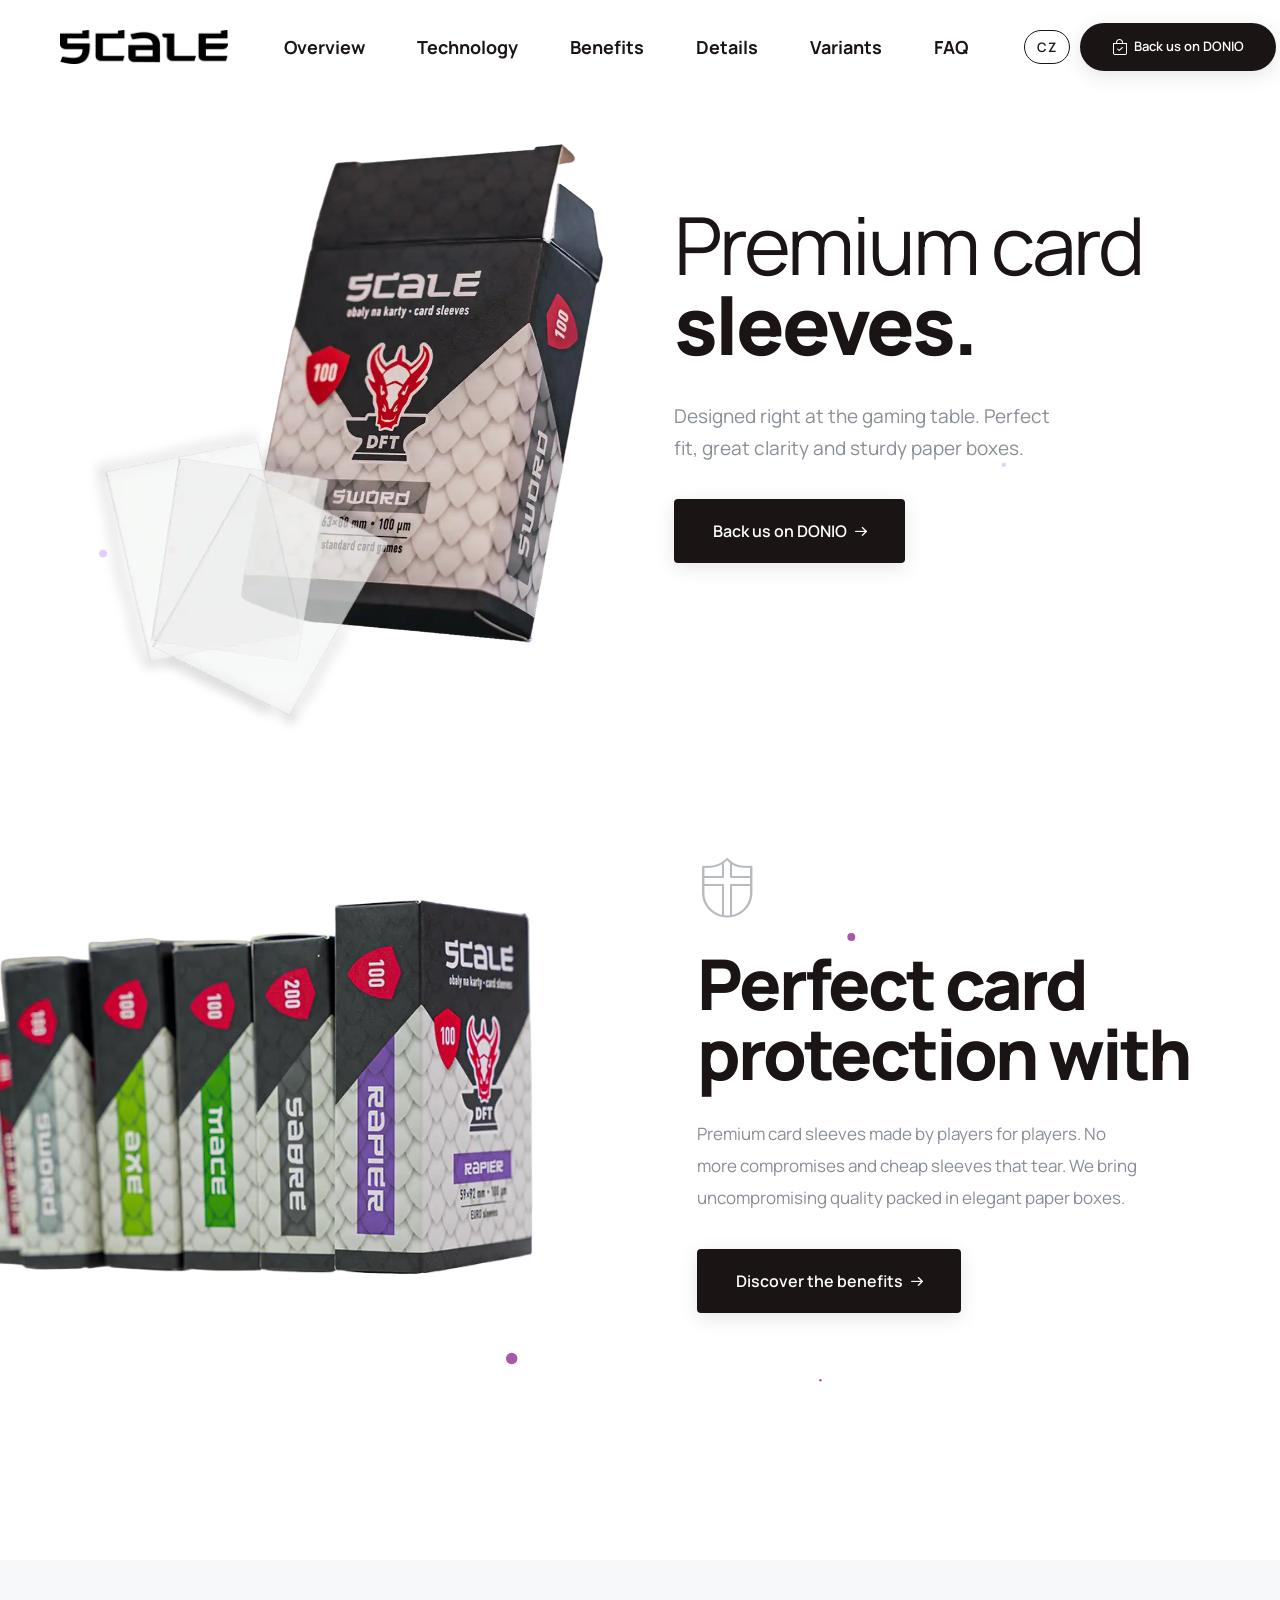
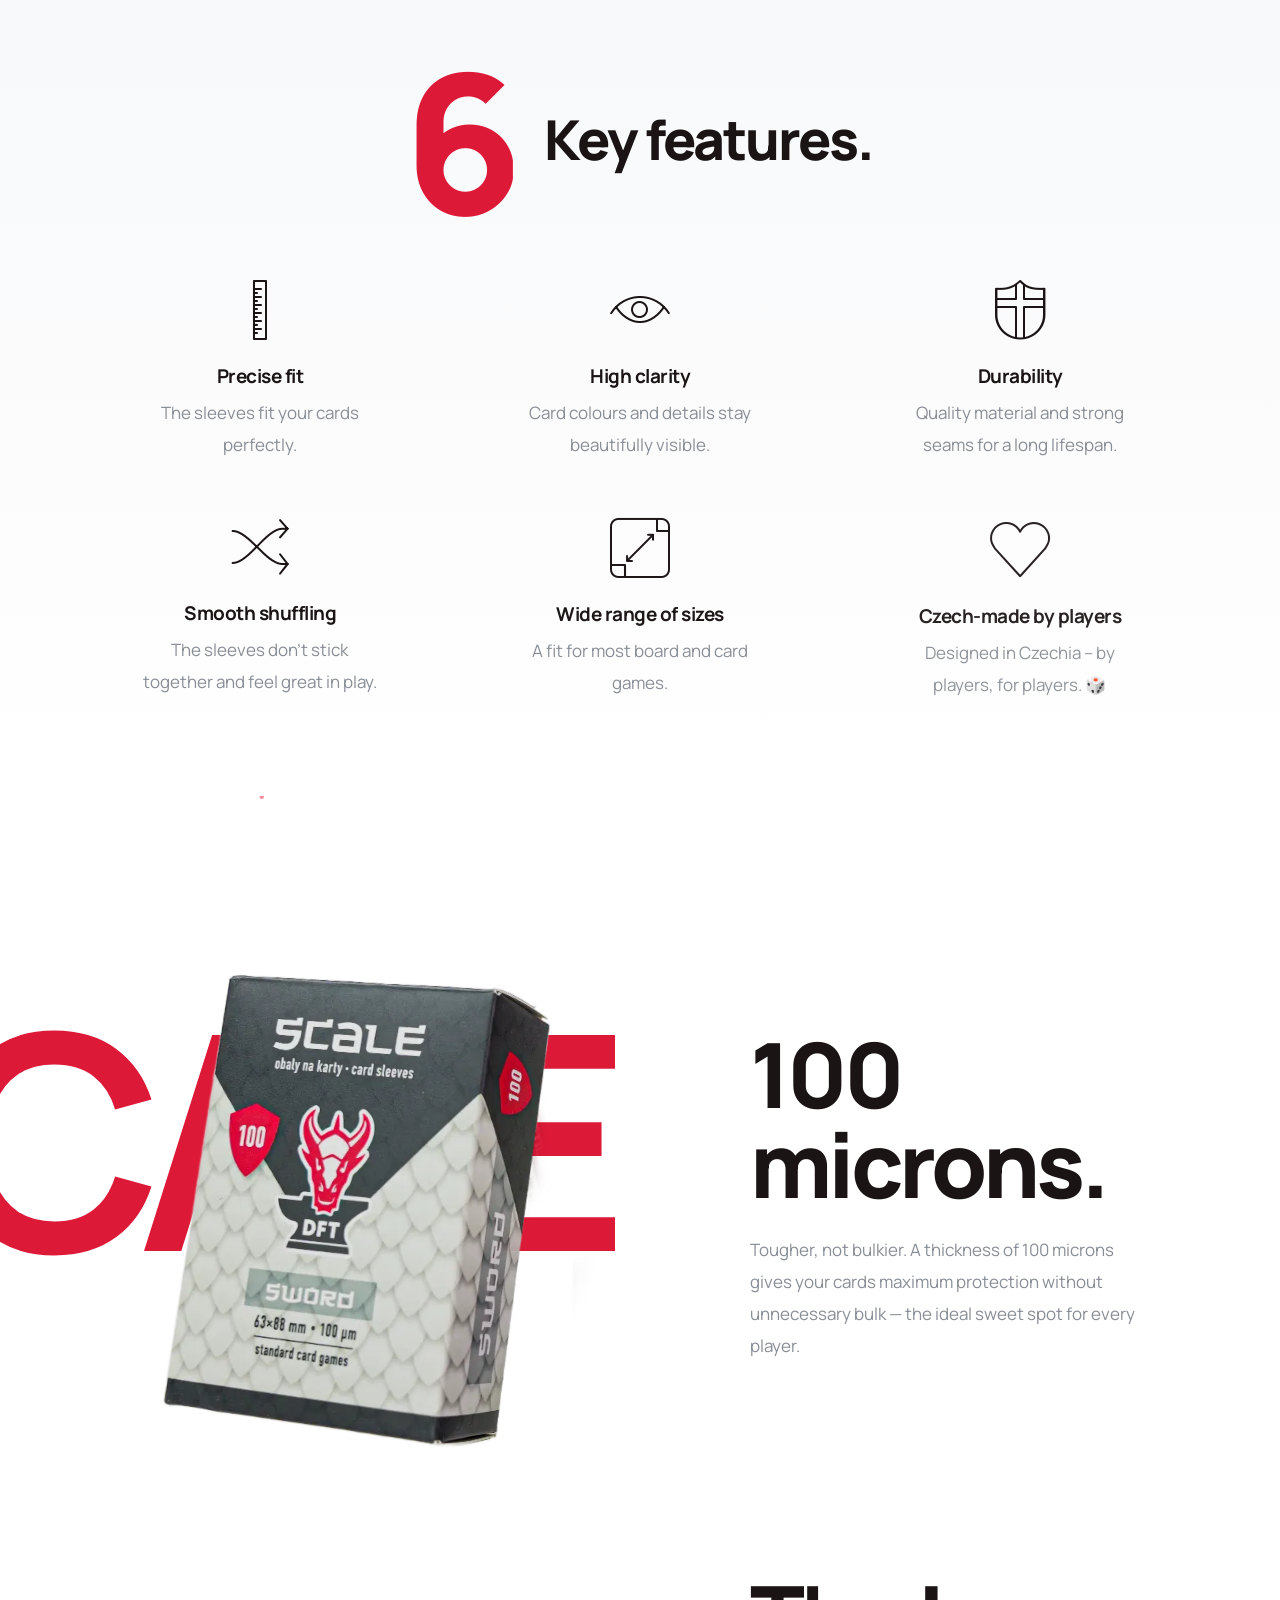
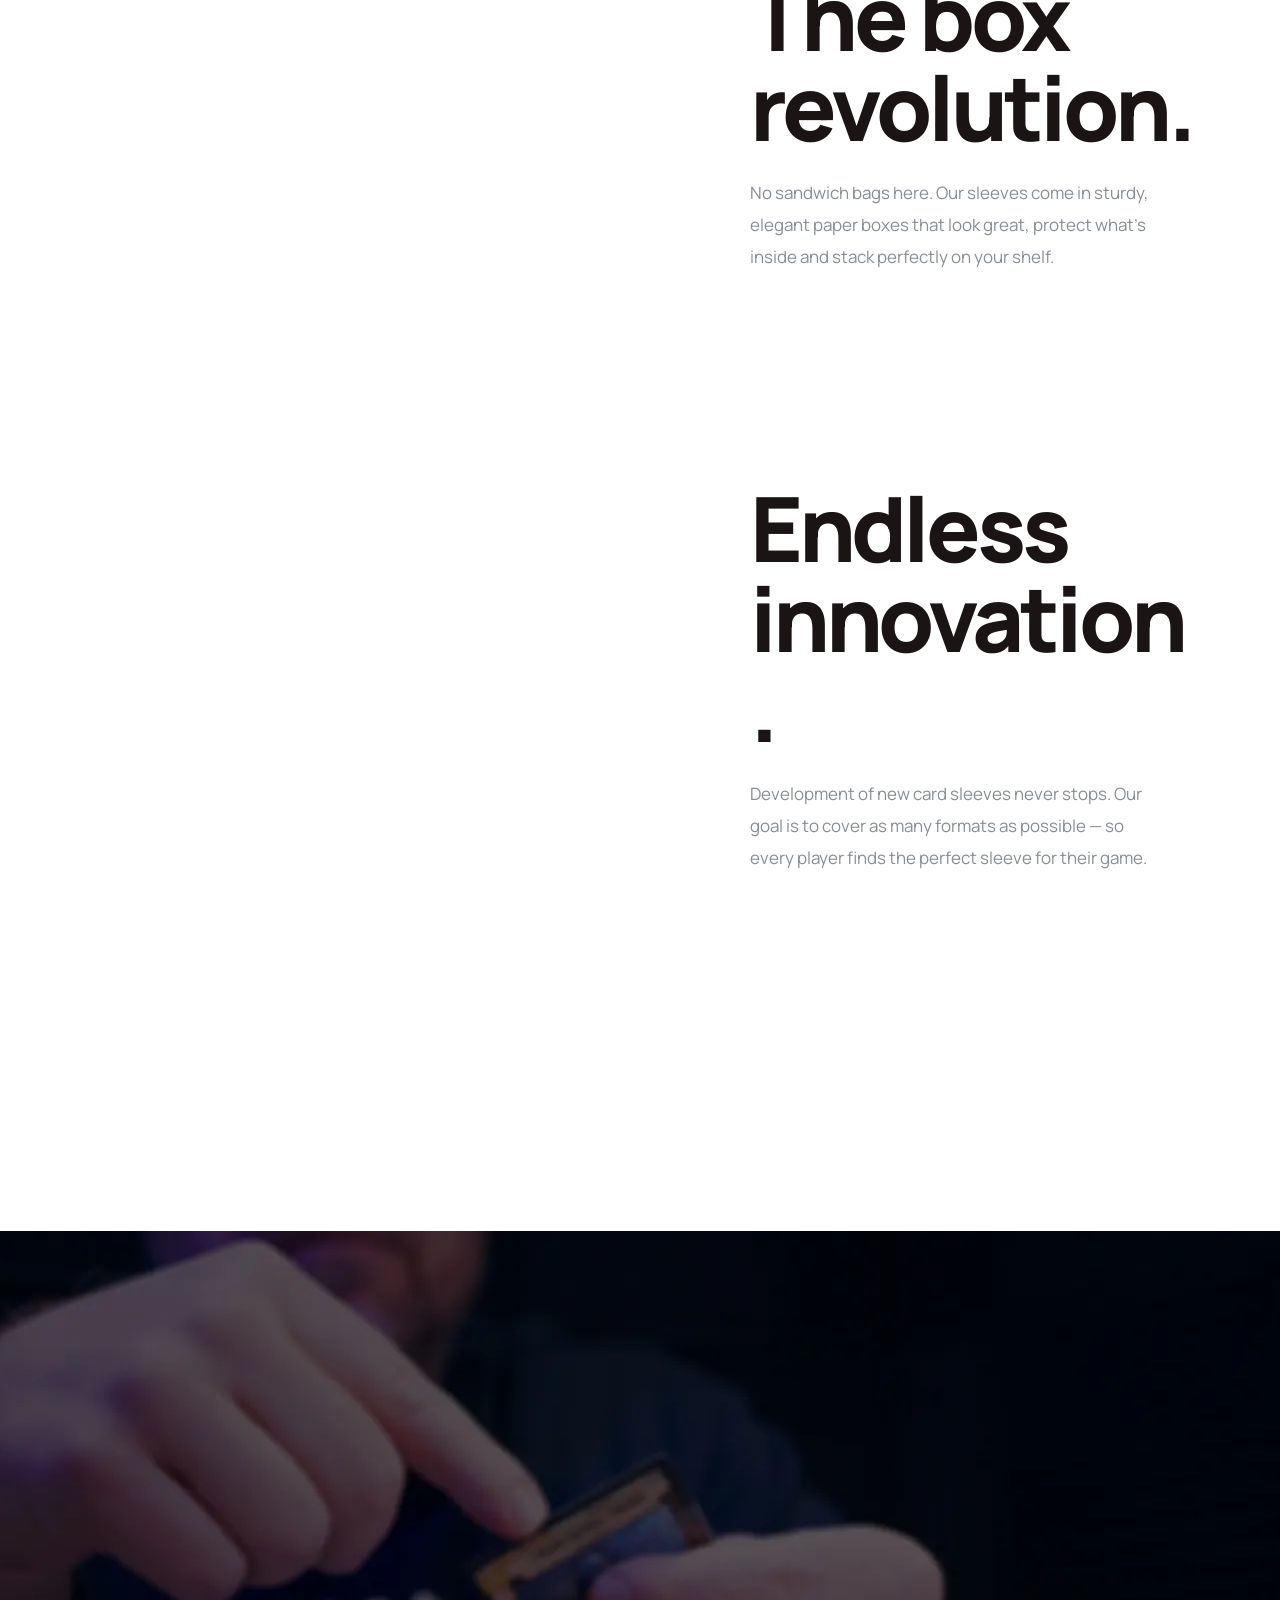
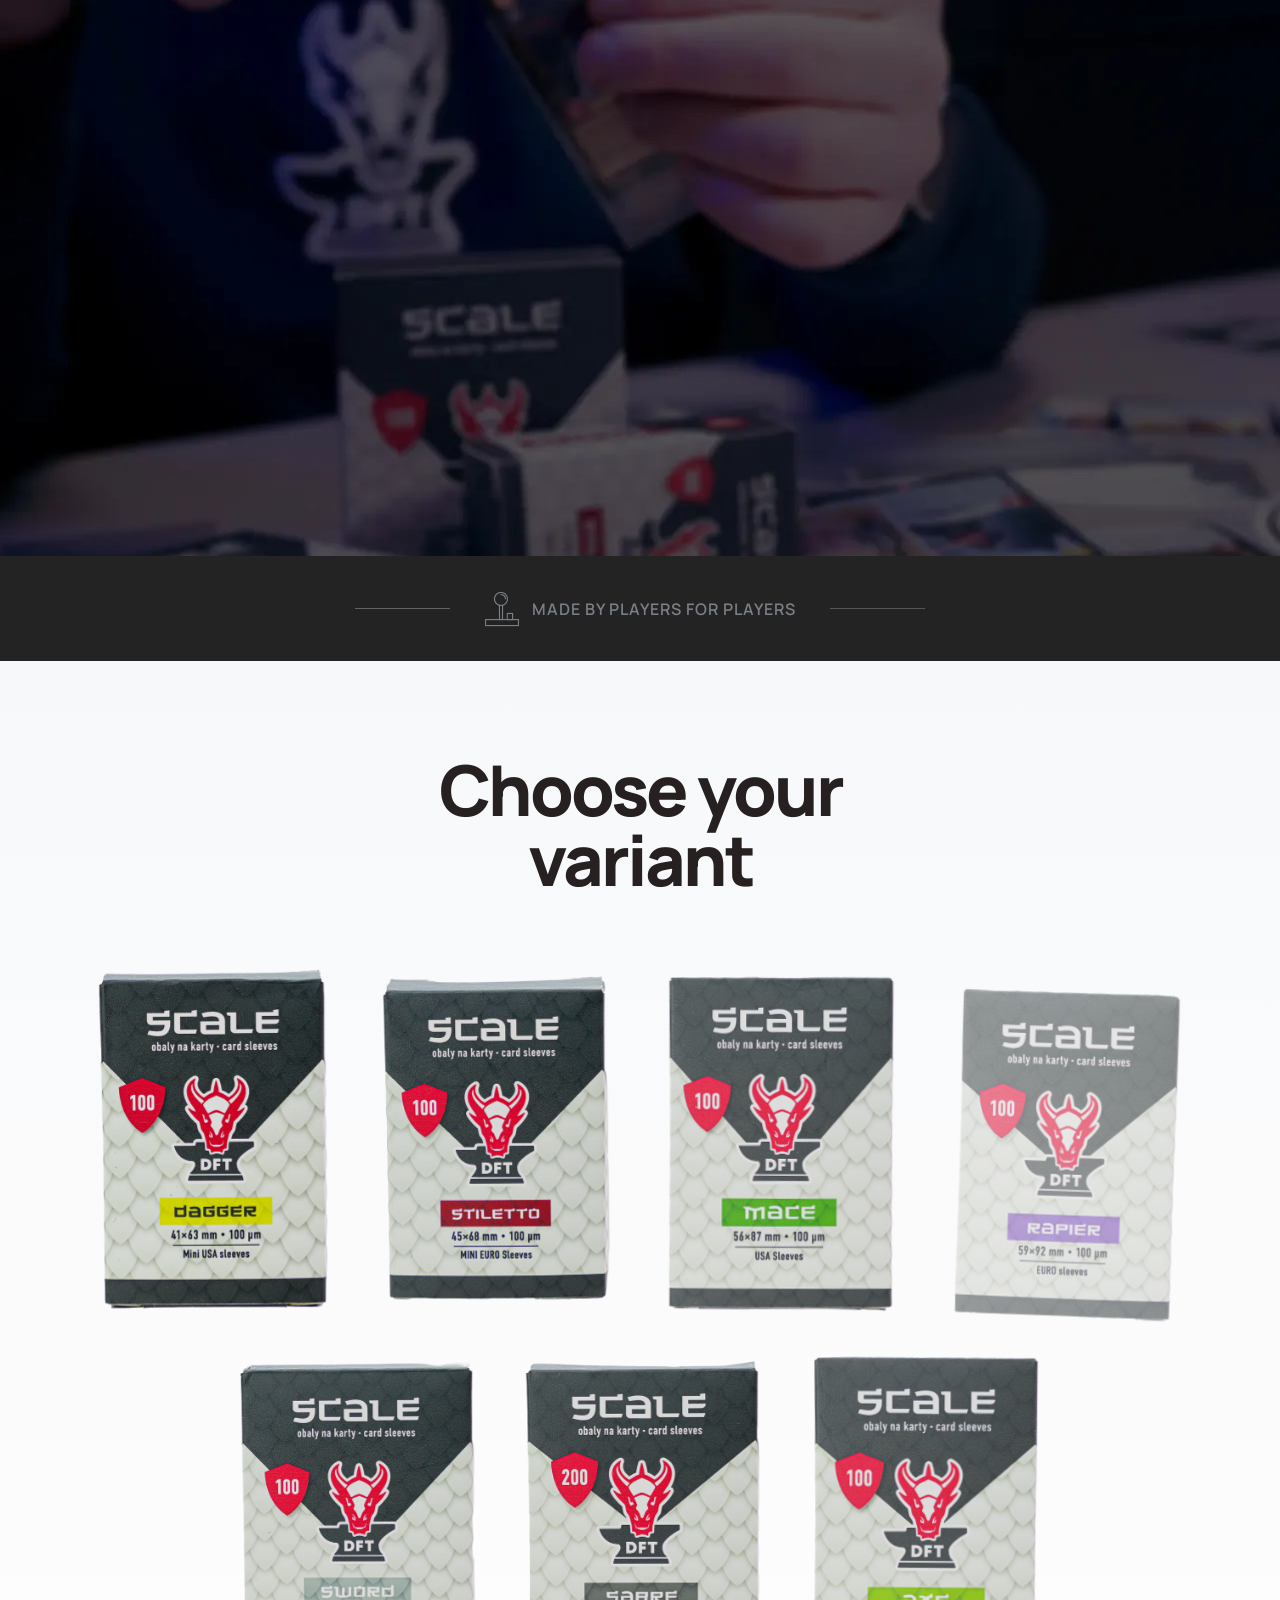
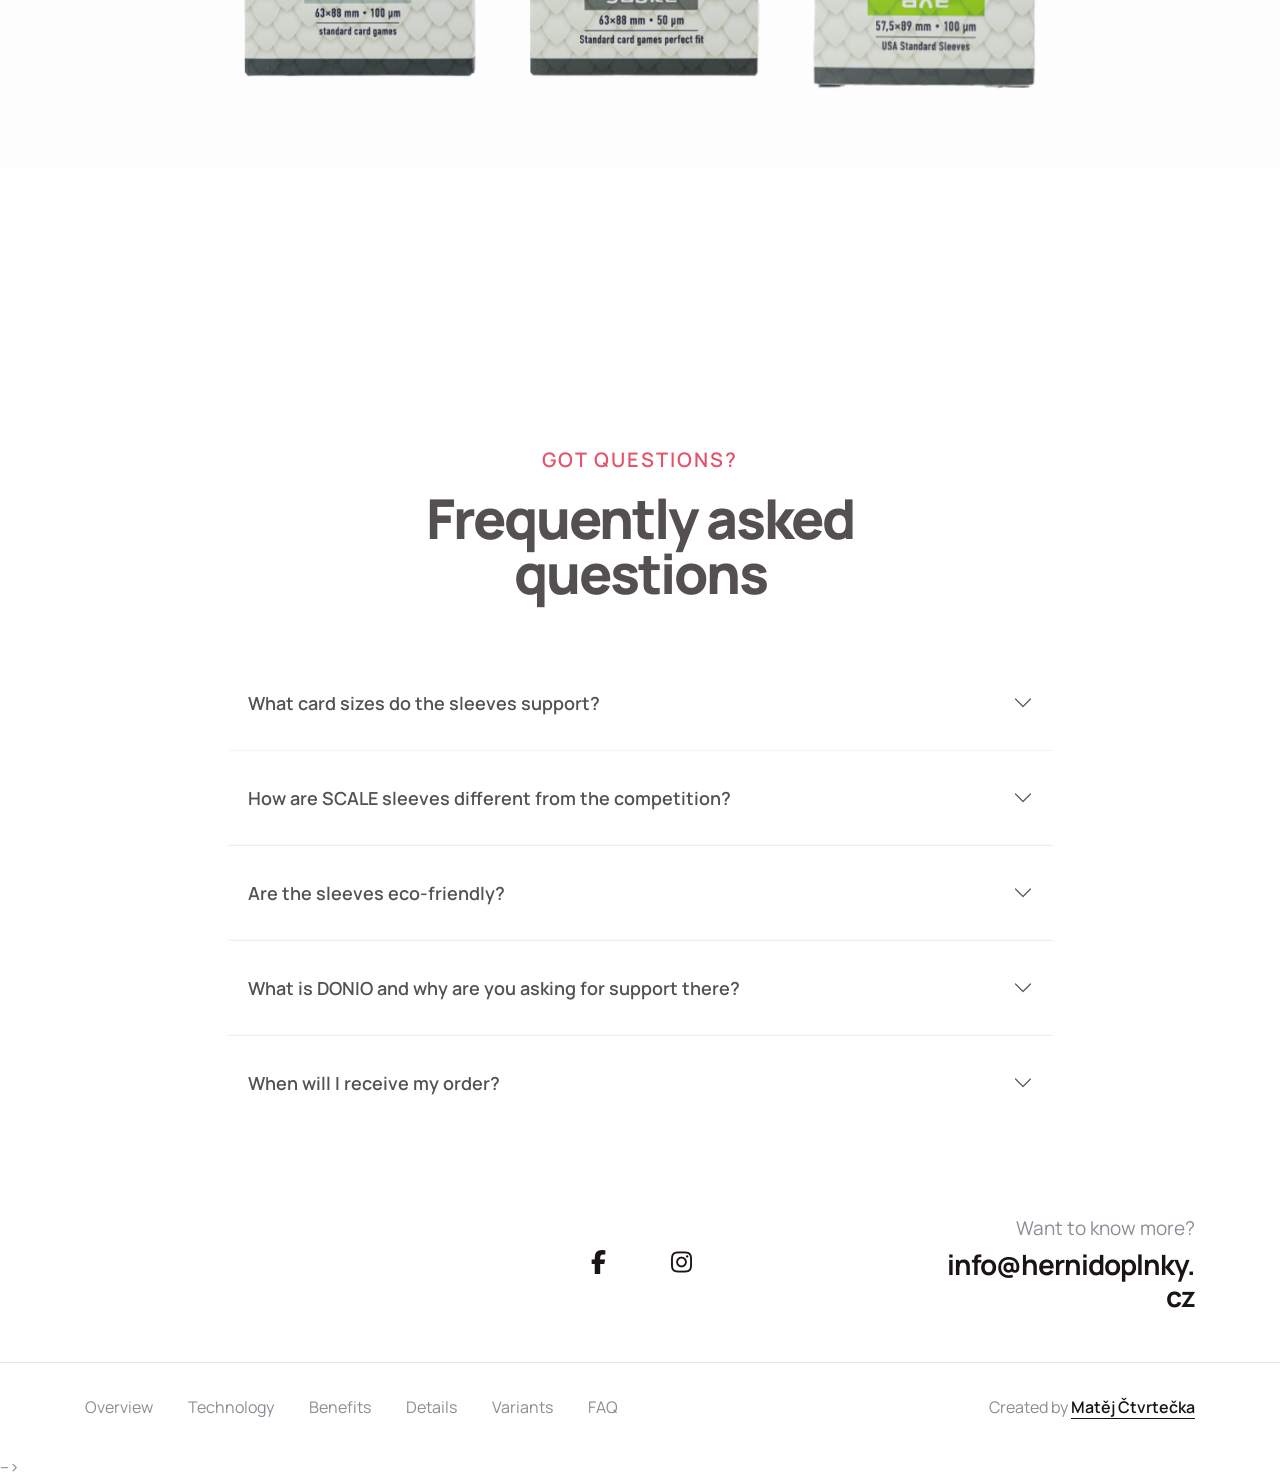
==== en.html @ 50b5f6a8 "Launch prep: remove password, DONIO link, EN version, SEO crawling - remove password prompt and scro" ====
<!doctype html>

<html class="no-js" lang="en">

<head>

  <title>SCALE card sleeves - premium Czech sleeves made by players for players</title>

  <meta charset="utf-8">
  <meta http-equiv="X-UA-Compatible" content="IE=edge" />
  <meta name="author" content="SCALE">
  <meta name="viewport" content="width=device-width,initial-scale=1.0" />
  <meta name="robots" content="index, follow">
  <meta name="description"
    content="SCALE are card sleeves from the Czech Republic, made by players for players. Perfect fit, no sticking, crystal clear and built to last.">
  <meta name="keywords"
    content="card sleeves, premium card sleeves, board game sleeves, card game sleeves, Czech card sleeves, sleeves made by players, perfect fit sleeves">

  <!-- Open Graph (Facebook, LinkedIn) -->
  <meta property="og:title" content="SCALE card sleeves - premium Czech sleeves made by players for players">
  <meta property="og:description"
    content="SCALE are card sleeves from the Czech Republic, made by players for players. Perfect fit, no sticking, crystal clear and built to last.">
  <meta property="og:type" content="website">
  <meta property="og:url" content="https://scale-sleeves.cz/en.html">
  <meta property="og:image" content="https://scale-sleeves.cz/images/artboard-hero-produkt.webp">
  <meta property="og:locale" content="en_US">
  <meta property="og:locale:alternate" content="cs_CZ">

  <!-- Twitter Card -->
  <meta name="twitter:card" content="summary_large_image">
  <meta name="twitter:title" content="SCALE card sleeves - premium Czech sleeves made by players for players">
  <meta name="twitter:description"
    content="SCALE are card sleeves from the Czech Republic, made by players for players. Perfect fit, no sticking, crystal clear and built to last.">
  <meta name="twitter:image" content="https://scale-sleeves.cz/images/artboard-hero-produkt.webp">

  <!-- canonical + jazykové verze -->
  <link rel="canonical" href="https://scale-sleeves.cz/en.html">
  <link rel="alternate" hreflang="cs" href="https://scale-sleeves.cz/">
  <link rel="alternate" hreflang="en" href="https://scale-sleeves.cz/en.html">
  <link rel="alternate" hreflang="x-default" href="https://scale-sleeves.cz/">

  <!-- ================================================
     GOOGLE ANALYTICS 4
     Odkomentuj a nahraď G-XXXXXXXXXX svým Measurement ID z analytics.google.com
     ================================================ -->
  <!--
  <script async src="https://www.googletagmanager.com/gtag/js?id=G-XXXXXXXXXX"></script>
  <script>
    window.dataLayer = window.dataLayer || [];
    function gtag() { dataLayer.push(arguments); }
    gtag('js', new Date());
    gtag('config', 'G-XXXXXXXXXX');
  </script>
  -->

  <!-- ================================================
     GOOGLE SEARCH CONSOLE VERIFICATION
     Odkomentuj a nahraď content="XXXX" svým verification kódem z search.google.com/search-console
     ================================================ -->
  <!-- <meta name="google-site-verification" content="XXXX"> -->

  <!-- ================================================
     STRUCTURED DATA - JSON-LD
     Product schema + FAQ schema pro rich snippets v Googlu
     ================================================ -->
  <script type="application/ld+json">
{
  "@context": "https://schema.org",
  "@type": "Product",
  "name": "SCALE card sleeves",
  "description": "Premium Czech card sleeves made by players for players. 100 micron thickness, crystal clarity, smooth shuffling.",
  "brand": {
    "@type": "Brand",
    "name": "SCALE"
  },
  "offers": {
    "@type": "Offer",
    "priceCurrency": "CZK",
    "availability": "https://schema.org/PreOrder",
    "url": "https://www.donio.cz/scale"
  },
  "countryOfOrigin": {
    "@type": "Country",
    "name": "Czech Republic"
  }
}
</script>

  <script type="application/ld+json">
{
  "@context": "https://schema.org",
  "@type": "FAQPage",
  "mainEntity": [
    {
      "@type": "Question",
      "name": "What card sizes do the sleeves support?",
      "acceptedAnswer": {
        "@type": "Answer",
        "text": "We are currently developing sleeves for the most common formats — standard (63.5 × 88 mm), mini USA (41 × 63 mm) and more. We keep adding new formats as development continues."
      }
    },
    {
      "@type": "Question",
      "name": "How are SCALE sleeves different from the competition?",
      "acceptedAnswer": {
        "@type": "Answer",
        "text": "SCALE sleeves are designed by players. A thickness of 100 microns provides strength without unnecessary bulk, the material is crystal clear and the sleeves do not stick together. They come in paper boxes, not a plastic bag."
      }
    },
    {
      "@type": "Question",
      "name": "Are the sleeves eco-friendly?",
      "acceptedAnswer": {
        "@type": "Answer",
        "text": "The boxes our sleeves come in are 100% paper and fully recyclable. We minimise plastic waste — no bags and no unnecessary extra packaging."
      }
    },
    {
      "@type": "Question",
      "name": "What is DONIO and why are you asking for support there?",
      "acceptedAnswer": {
        "@type": "Answer",
        "text": "DONIO is a Czech crowdfunding platform. We are launching a campaign to produce the first batch of sleeves — your support directly decides whether the project takes off."
      }
    },
    {
      "@type": "Question",
      "name": "When will I receive my order?",
      "acceptedAnswer": {
        "@type": "Answer",
        "text": "Once the DONIO campaign succeeds, we will start production and let all backers know the exact delivery date. Follow our Instagram and Facebook for updates."
      }
    }
  ]
}
</script>

  <!-- favicon icon -->

  <link rel="shortcut icon" href="images/favicon.png">

  <link rel="apple-touch-icon" href="images/apple-touch-icon-57x57.png">

  <link rel="apple-touch-icon" sizes="72x72" href="images/apple-touch-icon-72x72.png">

  <link rel="apple-touch-icon" sizes="114x114" href="images/apple-touch-icon-114x114.png">

  <!-- google fonts preconnect -->

  <link rel="preconnect" href="https://fonts.googleapis.com" crossorigin>

  <link rel="preconnect" href="https://fonts.gstatic.com" crossorigin>

  <!-- slider revolution CSS files -->

  <link rel="stylesheet" type="text/css" href="revolution/css/settings.css">

  <link rel="stylesheet" type="text/css" href="revolution/css/layers.css">

  <link rel="stylesheet" type="text/css" href="revolution/css/navigation.css">

  <!-- style sheets and font icons -->

  <link rel="stylesheet" href="css/vendors.min.css" />

  <link rel="stylesheet" href="css/icon.min.css" />

  <link rel="stylesheet" href="css/style.css" />

  <link rel="stylesheet" href="css/responsive.css" />

  <link rel="stylesheet" href="demos/product-showcase/product-showcase.css" />

  <style>
    #design .gallery-box .position-relative {
      aspect-ratio: 1 / 1;
      max-width: 180px;
      margin: 0 auto;
    }

    #design .gallery-box img {
      width: 100%;
      height: 100%;
      object-fit: cover;
      position: absolute;
      top: 0;
      left: 0;
    }

    .lang-switch {
      display: inline-flex;
      align-items: center;
      justify-content: center;
      min-width: 40px;
      height: 34px;
      padding: 0 12px;
      border: 1px solid var(--dark-gray);
      border-radius: 50px;
      font-size: 13px;
      font-weight: 600;
      letter-spacing: 1px;
      line-height: 1;
      color: var(--dark-gray);
      white-space: nowrap;
      flex-shrink: 0;
      transition: background-color .3s, color .3s;
    }

    header .header-button .btn {
      white-space: nowrap;
    }

    @media (min-width: 992px) and (max-width: 1199px) {
      header .navbar .navbar-nav .nav-link {
        padding-left: 10px;
        padding-right: 10px;
      }
    }

    .lang-switch:hover {
      background-color: var(--dark-gray);
      color: var(--white);
    }
  </style>

</head>

<body data-mobile-nav-style="classic">

  <script type="text/javascript" src="revolution/js/extensions/revolution.extension.slideanims.min.js"></script>

  <script type="text/javascript" src="revolution/js/extensions/revolution.extension.actions.min.js"></script>

  <script type="text/javascript" src="revolution/js/extensions/revolution.extension.layeranimation.min.js"></script>

  <script type="text/javascript" src="revolution/js/extensions/revolution.extension.parallax.min.js"></script>

  <!-- start header -->

  <header>

    <script type="text/javascript" src="revolution/js/extensions/revolution.extension.slideanims.min.js"></script>

    <script type="text/javascript" src="revolution/js/extensions/revolution.extension.actions.min.js"></script>

    <script type="text/javascript" src="revolution/js/extensions/revolution.extension.layeranimation.min.js"></script>

    <script type="text/javascript" src="revolution/js/extensions/revolution.extension.parallax.min.js"></script>

    <!-- start navigation -->

    <nav class="navbar navbar-expand-lg header-light bg-white header-reverse glass-effect" data-header-hover="light">

      <div class="container-fluid">

        <div class="col-auto col-lg-2 me-lg-0 me-auto">

          <a class="navbar-brand section-link" href="#home">

            <img src="images/scale-logo.webp" data-at2x="images/scale-logo@2x.webp" alt="SCALE card sleeves - logo"
              class="default-logo">

            <img src="images/scale-logo.webp" data-at2x="images/scale-logo@2x.webp" alt="SCALE card sleeves - logo"
              class="alt-logo">

            <img src="images/scale-logo.webp" data-at2x="images/scale-logo@2x.webp" alt="SCALE card sleeves - logo"
              class="mobile-logo">

          </a>

        </div>

        <div class="col-auto menu-order position-static">

          <button class="navbar-toggler float-start" type="button" data-bs-toggle="collapse" data-bs-target="#navbarNav"
            aria-controls="navbarNav" aria-label="Toggle navigation">

            <span class="navbar-toggler-line"></span>

            <span class="navbar-toggler-line"></span>

            <span class="navbar-toggler-line"></span>

            <span class="navbar-toggler-line"></span>

          </button>

          <div class="collapse navbar-collapse" id="navbarNav">

            <ul class="navbar-nav">

              <li class="nav-item"><a href="#overview" class="inner-link nav-link">Overview</a></li>

              <li class="nav-item"><a href="#features" class="inner-link nav-link">Technology</a></li>

              <li class="nav-item"><a href="#technology" class="inner-link nav-link">Benefits</a></li>

              <li class="nav-item"><a href="#design" class="inner-link nav-link">Details</a></li>

              <li class="nav-item"><a href="#pricing" class="inner-link nav-link">Variants</a></li>

              <li class="nav-item"><a href="#faq" class="inner-link nav-link">FAQ</a></li>

            </ul>

          </div>

        </div>

        <div class="col-auto text-end d-flex align-items-center justify-content-end">

          <a href="./" class="lang-switch me-10px" hreflang="cs" lang="cs" aria-label="Česká verze">CZ</a>

          <div class="header-icon d-none d-sm-flex">

            <div class="header-button">

              <a href="https://www.donio.cz/scale" target="_blank" rel="noopener"
                class="btn btn-very-small left-icon btn-rounded btn-box-shadow btn-switch-text btn-dark-gray">

                <span>

                  <span class="d-none d-xl-inline-block"><i class="bi bi-bag-check fs-16"></i></span>

                  <span class="btn-double-text" data-text="Back us on DONIO">Back us on DONIO</span>

                </span>

              </a>

            </div>

          </div>

        </div>

      </div>

    </nav>

    <!-- end navigation -->

  </header>

  <!-- end header -->

  <section id="home" class="p-0"
    style="background-image: url(images/artboard-hero-bg.webp); background-repeat: no-repeat;">

    <div id="particles-style-01" class="h-100 position-absolute left-0px top-0 w-100" data-particle="true"
      data-particle-options='{"particles": {"number": {"value": 12,"density": {"enable": true,"value_area": 2000}},"color": {"value": ["#8f76f5", "#a65cef", "#c74ad2", "#e754a4", "#ff6472"]},"shape": {"type": "circle","stroke":{"width":0,"color":"#000000"}},"opacity": {"value": 0.3,"random": false,"anim": {"enable": false,"speed": 1,"sync": false}},"size": {"value": 8,"random": true,"anim": {"enable": false,"sync": true}},"line_linked":{"enable":false,"distance":0,"color":"#ffffff","opacity":0.4,"width":1},"move": {"enable": true,"speed":1,"direction": "right","random": false,"straight": false}},"interactivity": {"detect_on": "canvas","events": {"onhover": {"enable": false,"mode": "repulse"},"onclick": {"enable": false,"mode": "push"},"resize": true}},"retina_detect": false}'>
    </div>

    <div class="container h-100 position-relative z-index-9">

      <div class="row align-items-center h-100 justify-content-left">

        <div class="col-lg-6 col-md-10 text-center position-relative md-mb-50px"
          data-anime='{ "el": "childs", "opacity": [0, 1], "translateY": [80, 0], "staggervalue": 200, "duration": 900, "easing": "easeOutCirc" }'>

          <div class="d-inline-block">

            <div class="text-end w-100 lg-w-100 ms-auto animation-float">

              <img src="images/artboard-hero-produkt.webp" alt="SCALE premium card sleeves - product photo">

            </div>

          </div>

        </div>

        <div class="col-xl-5 ps-3 md-ps-15px col-lg-6 col-md-9 position-relative text-center text-lg-start"
          data-anime='{ "el": "childs", "translateY": [50, 0], "perspective": [1200,1200], "scale": [1.1, 1], "rotateY": [50, 0], "opacity": [0,1], "duration": 800, "delay": 200, "staggervalue": 300, "easing": "easeOutQuad" }'>

          <div class="fs-90 xl-fs-80 lh-80 mb-35px text-dark-gray ls-minus-3px">

            <span class="d-inline-block" style="white-space: nowrap;">Premium card</span>

            <span class="fw-800 d-inline-block">sleeves.</span>

          </div>

          <span class="fs-19 w-90 xs-w-100 d-block lh-32 mb-35px mx-auto mx-lg-0">Designed right at the gaming table. Perfect fit, great clarity and sturdy paper boxes.</span>

          <a href="https://www.donio.cz/scale" target="_blank" rel="noopener" class="btn btn-large btn-dark-gray btn-hover-animation-switch btn-box-shadow btn-round-edge">
            <span>
              <span class="btn-text">Back us on DONIO</span>
              <span class="btn-icon"><i class="feather icon-feather-arrow-right"></i></span>
              <span class="btn-icon"><i class="feather icon-feather-arrow-right"></i></span>
            </span>
          </a>

        </div>

      </div>

    </div>

  </section>

  <!-- start section -->

  <section id="overview" class="background-position-center-top position-relative"
    style="background-image: url('images/vertical-line-bg-medium-gray.svg')">

    <div id="particles-01" data-particle="true"
      data-particle-options='{"particles": {"number": {"value": 3,"density": {"enable": true,"value_area": 1000}},"color":{"value":["#ff5b74", "#820f89"]},"shape": {"type": "circle","stroke":{"width":0,"color":"#000000"}},"opacity": {"value": 0.7,"random": false,"anim": {"enable": false,"speed": 2,"sync": false}},"size": {"value": 7,"random": true,"anim": {"enable": false,"sync": true}},"move": {"enable": true,"speed":2,"direction": "right","random": false,"straight": false}},"interactivity": {"detect_on": "canvas","events": {"onhover": {"enable": false,"mode": "repulse"},"onclick": {"enable": false,"mode": "push"},"resize": true}},"retina_detect": false}'
      class="position-absolute top-0px left-0px w-100 z-index-minus-1"></div>

    <div class="container">

      <div class="row align-items-center mb-6 md-mb-10">

        <div class="col-md-6 position-relative sm-mb-30px"
          data-anime='{ "translateX": [-50, 0], "opacity": [0,1], "duration": 1500, "delay": 100, "staggervalue": 150, "easing": "easeOutQuad" }'>

          <div class="outside-box-left-20 lg-outside-box-left-30">

            <img src="images/scale-obaly-prehled.webp" alt="SCALE card sleeves - product overview">

          </div>

        </div>

        <div class="col-md-6 ps-5 md-ps-15px"
          data-anime='{ "el": "childs", "translateX": [50, 0], "opacity": [0,1], "duration": 1000, "delay": 0, "staggervalue": 300, "easing": "easeOutQuad" }'>

          <i class="line-icon-Shield align-middle icon-double-large mb-30px md-mb-20px opacity-6"></i>

          <h1 class="fw-800 ls-minus-3px text-dark-gray mb-30px fancy-text-style-3">Perfect card protection with

            <span class="color:#ff5b74"
              data-fancy-text='{ "effect": "wave", "string": ["Dagger", "Stiletto", "Mace", "Sword", "Sabre", "Rapier", "Axe"], "duration": 4000 }'></span>

          </h1>

          <p class="w-90 lg-w-100 mb-35px">Premium card sleeves made by players for players. No more compromises and cheap sleeves that tear. We bring uncompromising quality packed in elegant paper boxes.</p>

          <a href="#features"
            class="btn btn-large btn-dark-gray btn-hover-animation-switch btn-box-shadow btn-round-edge section-link">

            <span>

              <span class="btn-text">Discover the benefits</span>

              <span class="btn-icon"><i class="feather icon-feather-arrow-right"></i></span>

              <span class="btn-icon"><i class="feather icon-feather-arrow-right"></i></span>

            </span>

          </a>

        </div>

      </div>

      <div class="row row-cols-1 row-cols-lg-3 row-cols-md-2 justify-content-center"
        data-anime='{ "el": "childs", "rotateZ": [5, 0], "translateY": [30, 0], "opacity": [0,1], "duration": 600, "delay": 0, "staggervalue": 200, "easing": "easeOutQuad" }'>

        <!-- start process step item -->

        <div class="col process-step-style-05 position-relative hover-box md-mb-30px">

          <div class="process-step-item d-flex align-items-center">

            <div class="process-step-icon-wrap position-relative">

              <div
                class="process-step-icon d-flex justify-content-center align-items-center mx-auto rounded-circle h-90px w-90px bg-white fs-22 box-shadow-medium-bottom fw-600 position-relative">

                <span class="number position-relative z-index-1 text-dark-gray">01</span>

                <div class="box-overlay bg-dark-gray rounded-circle"></div>

              </div>

            </div>

            <div class="process-content ps-25px">

              <span class="d-block fw-500 text-dark-gray fs-22 lh-30 ls-minus-05px w-60 xl-w-90">A wide range of <strong>sizes.</strong></span>

            </div>

          </div>

        </div>

        <!-- end process step item -->

        <!-- start process step item -->

        <div class="col process-step-style-05 position-relative hover-box md-mb-30px">

          <div class="process-step-item d-flex align-items-center">

            <div class="process-step-icon-wrap position-relative">

              <div
                class="process-step-icon d-flex justify-content-center align-items-center mx-auto rounded-circle h-90px w-90px bg-white fs-22 box-shadow-medium-bottom fw-600 position-relative">

                <span class="number position-relative z-index-1 text-dark-gray">02</span>

                <div class="box-overlay bg-dark-gray rounded-circle"></div>

              </div>

            </div>

            <div class="process-content ps-25px last-paragraph-no-margin">

              <span class="d-block fw-500 text-dark-gray fs-22 lh-30 ls-minus-05px w-60 xl-w-90">Smooth shuffling without <strong>compromise.</strong></span>

            </div>

          </div>

        </div>

        <!-- end process step item -->

        <!-- start process step item -->

        <div class="col process-step-style-05 position-relative hover-box">

          <div class="process-step-item d-flex align-items-center">

            <div class="process-step-icon-wrap position-relative">

              <div
                class="process-step-icon d-flex justify-content-center align-items-center mx-auto rounded-circle h-90px w-90px bg-white fs-22 box-shadow-medium-bottom fw-600 position-relative">

                <span class="number position-relative z-index-1 text-dark-gray">03</span>

                <div class="box-overlay bg-dark-gray rounded-circle"></div>

              </div>

            </div>

            <div class="process-content ps-25px last-paragraph-no-margin">

              <span class="d-block fw-500 text-dark-gray fs-22 lh-30 ls-minus-05px w-60 xl-w-90">Durability that lasts game after game <strong>after game.</strong></span>

            </div>

          </div>

        </div>

        <!-- end process step item -->

      </div>

    </div>

  </section>

  <!-- end section -->

  <!-- start section -->

  <section id="features" class="bg-gradient-very-light-gray position-relative pb-2">

    <div class="background-position-center-top position-absolute top-0 left-0px w-100 h-100"
      style="background-image: url('images/vertical-line-bg-medium-gray.svg')"></div>

    <div class="container position-relative">

      <div class="row justify-content-center mb-2">

        <div class="col-auto col-xxl-5 col-lg-7 col-sm-9 d-flex align-items-center justify-content-center">

          <span
            class="fs-180 text-gradient-dark-purple-watermelon flex-shrink-0 fw-800 me-35px ls-minus-10px sm-ls-minus-5px"
            data-bottom-top="transform:scale(1.4, 1.4);" data-top-bottom="transform:scale(1, 1);">6</span>

          <h2 class="text-dark-gray fw-800 ls-minus-2px m-0">Key features.</h2>

        </div>

      </div>

      <div class="row row-cols-1 row-cols-lg-3 row-cols-sm-2 justify-content-center mb-4"
        data-anime='{ "el": "childs", "translateY": [50, 0], "opacity": [0,1], "duration": 1200, "delay": 0, "staggervalue": 150, "easing": "easeOutQuad" }'>

        <!-- start features box item -->

        <div class="col icon-with-text-style-03">

          <div class="feature-box p-8">

            <div class="feature-box-icon">

              <i class="line-icon-Ruler icon-double-large text-dark-gray mb-20px"></i>

            </div>

            <div class="feature-box-content last-paragraph-no-margin">

              <span class="d-inline-block fw-700 text-dark-gray mb-5px fs-19 ls-minus-05px">Precise fit</span>

              <p class="w-85 lg-w-100 mx-auto">The sleeves fit your cards perfectly.</p>

            </div>

          </div>

        </div>

        <!-- end features box item -->

        <!-- start features box item -->

        <div class="col icon-with-text-style-03">

          <div class="feature-box p-8">

            <div class="feature-box-icon">

              <i class="line-icon-Eye icon-double-large text-dark-gray mb-20px"></i>

            </div>

            <div class="feature-box-content last-paragraph-no-margin">

              <span class="d-inline-block fw-700 text-dark-gray mb-5px fs-19 ls-minus-05px">High clarity</span>

              <p class="w-85 lg-w-100 mx-auto">Card colours and details stay beautifully visible.</p>

            </div>

          </div>

        </div>

        <!-- end features box item -->

        <!-- start features box item -->

        <div class="col icon-with-text-style-03">

          <div class="feature-box p-8">

            <div class="feature-box-icon">

              <i class="line-icon-Shield icon-double-large text-dark-gray mb-20px"></i>

            </div>

            <div class="feature-box-content last-paragraph-no-margin">

              <span class="d-inline-block fw-700 text-dark-gray mb-5px fs-19 ls-minus-05px">Durability</span>

              <p class="w-85 lg-w-100 mx-auto">Quality material and strong seams for a long lifespan.</p>

            </div>

          </div>

        </div>

        <!-- end features box item -->

        <!-- start features box item -->

        <div class="col icon-with-text-style-03">

          <div class="feature-box p-8">

            <div class="feature-box-icon">

              <i class="line-icon-Shuffle icon-double-large text-dark-gray mb-20px"></i>

            </div>

            <div class="feature-box-content last-paragraph-no-margin">

              <span class="d-inline-block fw-700 text-dark-gray mb-5px fs-19 ls-minus-05px">Smooth shuffling</span>

              <p class="w-85 lg-w-100 mx-auto">The sleeves don't stick together and feel great in play.</p>

            </div>

          </div>

        </div>

        <!-- end features box item -->

        <!-- start features box item -->

        <div class="col icon-with-text-style-03">

          <div class="feature-box p-8">

            <div class="feature-box-icon">

              <i class="line-icon-Resize icon-double-large text-dark-gray mb-20px"></i>

            </div>

            <div class="feature-box-content last-paragraph-no-margin">

              <span class="d-inline-block fw-700 text-dark-gray mb-5px fs-19 ls-minus-05px">Wide range of sizes</span>

              <p class="w-85 lg-w-100 mx-auto">A fit for most board and card games.</p>

            </div>

          </div>

        </div>

        <!-- end features box item -->

        <!-- start features box item -->

        <div class="col icon-with-text-style-03">

          <div class="feature-box p-8">

            <div class="feature-box-icon">

              <i class="line-icon-Heart icon-double-large text-dark-gray mb-20px"></i>

            </div>

            <div class="feature-box-content last-paragraph-no-margin">

              <span class="d-inline-block fw-700 text-dark-gray mb-5px fs-19 ls-minus-05px">Czech-made by players</span>

              <p class="w-85 lg-w-100 mx-auto">Designed in Czechia – by players, for players. 🎲</p>

            </div>

          </div>

        </div>

        <!-- end features box item -->

      </div>

    </div>

  </section>

  <!-- end section -->

  <!-- start section -->

  <section id="technology" class="background-position-center-top position-relative"
    style="background-image: url('images/vertical-line-bg-medium-gray.svg')">

    <div id="particles-02" data-particle="true"
      data-particle-options='{"particles": {"number": {"value": 3,"density": {"enable": true,"value_area": 1000}},"color":{"value":["#ff5b74", "#820f89"]},"shape": {"type": "circle","stroke":{"width":0,"color":"#000000"}},"opacity": {"value": 0.7,"random": false,"anim": {"enable": false,"speed": 2,"sync": false}},"size": {"value": 7,"random": true,"anim": {"enable": false,"sync": true}},"move": {"enable": true,"speed":2,"direction": "right","random": false,"straight": false}},"interactivity": {"detect_on": "canvas","events": {"onhover": {"enable": false,"mode": "repulse"},"onclick": {"enable": false,"mode": "push"},"resize": true}},"retina_detect": false}'
      class="position-absolute top-0px left-0px w-100 z-index-minus-1"></div>

    <div class="container overlap-gap-section">

      <div class="row">

        <!-- start sticky column -->

        <div class="col-lg-6 text-center">

          <div class="outside-box-left-25 lg-outside-box-left-20 md-outside-box-left-30 position-sticky top-140px">

            <img src="images/scale-obaly-technologie.webp"
              alt="SCALE card sleeves - 100 micron technology and material"
              data-bottom-top="transform: rotate(0deg) translateY(0)"
              data-top-bottom="transform:rotate(-35deg) translateY(0)">

            <span
              class="fs-350 xxl-fs-300 lg-fs-200 md-fs-275 xs-fs-200 text-gradient-dark-purple-watermelon fw-700 ls-minus-20px position-absolute top-100px d-block z-index-minus-1"
              data-bottom-top="transform:scale(1, 1) translate3d(0px, 0px, 0px);"
              data-top-bottom="transform:scale(1, 1) translate3d(-300px, 0px, 0px);">SCALE</span>

          </div>

        </div>

        <!-- end sticky column -->

        <div class="col-lg-5 offset-lg-1 text-center text-lg-start"
          data-anime='{ "translateY": [0, 0], "opacity": [0,1], "duration": 1200, "delay": 50, "staggervalue": 150, "easing": "easeOutQuad" }'>

          <div class="mb-15 mt-25 md-mb-5 md-mt-10">

            <i class="line-icon-Layers-1 align-middle icon-double-large mb-25px opacity-6"></i>

            <span class="fs-90 lg-fs-80 xs-fs-60 fw-800 text-dark-gray ls-minus-4px xs-ls-minus-2px d-block mb-25px">100 microns.</span>

            <p class="w-80 xl-w-90 lg-w-100 mb-35px">Tougher, not bulkier. A thickness of 100 microns gives your cards maximum protection without unnecessary bulk — the ideal sweet spot for every player.</p>

          </div>

          <div class="d-flex"></div>

          <div class="mb-15 mt-25 md-mb-5 md-mt-10">

            <i class="line-icon-Box1 align-middle icon-double-large mb-25px opacity-6"></i>

            <span
              class="fs-90 lg-fs-80 xs-fs-60 fw-800 text-dark-gray ls-minus-4px xs-ls-minus-2px d-block mb-25px">The box revolution.</span>

            <p class="w-80 xl-w-90 lg-w-100 mb-35px">No sandwich bags here. Our sleeves come in sturdy, elegant paper boxes that look great, protect what's inside and stack perfectly on your shelf.</p>

          </div>

          <div class="d-flex"></div>

          <div class="mb-15 mt-25 md-mb-5 md-mt-10">

            <i class="line-icon-Bulb align-middle icon-double-large mb-25px opacity-6"></i>

            <span
              class="fs-90 lg-fs-80 xs-fs-60 fw-800 text-dark-gray ls-minus-4px xs-ls-minus-2px d-block mb-25px">Endless innovation.</span>

            <p class="w-80 xl-w-90 lg-w-100 mb-35px">Development of new card sleeves never stops. Our goal is to cover as many formats as possible — so every player finds the perfect sleeve for their game.</p>

          </div>

        </div>

      </div>

    </div>

  </section>

  <!-- end section -->

  <!-- start section -->

  <section class="background-position-center-top pt-0"
    style="background-image: url('images/vertical-line-bg-medium-gray.svg')">

    <div class="container-fluid">

      <div class="row position-relative">

        <div class="col swiper swiper-width-auto text-center pb-20px md-pb-20px feather-shadow"
          data-slider-options='{ "slidesPerView": "auto", "spaceBetween":70, "speed": 14000, "loop": true, "allowTouchMove": false, "autoplay": { "delay":0, "disableOnInteraction": false }, "keyboard": { "enabled": true, "onlyInViewport": true }, "effect": "slide" }'>

          <div class="swiper-wrapper marquee-slide">

            <!-- start client item -->

            <div class="swiper-slide">

              <div class="fs-90 text-dark-gray fw-700 ls-minus-4px alt-font">Card sleeves.</div>

            </div>

            <!-- end client item -->

            <!-- start client item -->

            <div class="swiper-slide">

              <div class="fs-90 text-dark-gray opacity-5 fw-700 ls-minus-4px alt-font">Premium Czech sleeves.</div>

            </div>

            <!-- end client item -->

            <!-- start client item -->

            <div class="swiper-slide">

              <div class="fs-90 text-dark-gray fw-700 ls-minus-4px alt-font">By players, for players.</div>

            </div>

            <!-- end client item -->

            <!-- start client item -->

            <div class="swiper-slide">

              <div class="fs-90 text-dark-gray opacity-5 fw-700 ls-minus-4px alt-font">Board game sleeves.</div>

            </div>

            <!-- end client item -->

            <!-- start client item -->

            <div class="swiper-slide">

              <div class="fs-90 text-dark-gray fw-700 ls-minus-4px alt-font">Perfect fit sleeves.</div>

            </div>

            <!-- end client item -->

            <!-- start client item -->

            <div class="swiper-slide">

              <div class="fs-90 text-dark-gray opacity-5 fw-700 ls-minus-4px alt-font">Premium card protection.</div>

            </div>

            <!-- end client item -->

          </div>

        </div>

      </div>

    </div>

  </section>

  <!-- end section -->

  <!-- start section -->

  <section id="design"
    class="overflow-hidden bg-black background-position-center-top background-no-repeat pt-15 sm-pt-50px position-relative"
    style="background-image: url('images/scale-obaly-detaily-bg.webp')">

    <div class="container-fluid">

      <div class="row justify-content-center">

        <div class="col-xl-8 text-center position-relative sm-mb-40px"
          data-top-bottom="transform: scale(1); filter: opacity(1)"
          data-bottom-top="transform: scale(1.3); filter: opacity(0)">

          <span class="fs-110 md-fs-90 xs-fs-80 text-white fw-700 ls-minus-5px">Details you'll appreciate.</span>

        </div>

      </div>

      <div class="mt-13">

        <div class="row row-cols-1 justify-content-center">

          <!-- start carousal -->

          <div class="col"
            data-anime='{ "translateY": [0, 0], "opacity": [0,1], "duration": 1200, "delay": 50, "staggervalue": 150, "easing": "easeOutQuad" }'>

            <div class="row row-cols-2 row-cols-md-4 justify-content-center gy-5 text-center" style="padding: 0 4rem;">

              <div class="col">
                <div class="gallery-box">
                  <a href="images/scale-detail-vodoodolny-povrch.webp" data-group="lightbox-group-gallery-item-5"
                    title="Water-resistant shield">
                    <div class="position-relative bg-dark-gray border-radius-100 overflow-hidden">
                      <img src="images/scale-detail-vodoodolny-povrch-thumb.webp"
                        alt="SCALE card sleeve - water-resistant surface" />
                      <div
                        class="d-flex align-items-center justify-content-center position-absolute top-0px left-0px w-100 h-100 gallery-hover move-bottom-top">
                        <i class="feather icon-feather-search icon-very-medium text-white"></i>
                      </div>
                    </div>
                  </a>
                </div>
                <div class="mt-25px">
                  <span class="text-white fs-20 lh-24 fw-600 d-block">Water-resistant</span>
                  <span>Surface</span>
                </div>
              </div>

              <div class="col">
                <div class="gallery-box">
                  <a href="images/scale-detail-hladke-michani.webp" data-group="lightbox-group-gallery-item-5"
                    title="Smooth shuffling">
                    <div class="position-relative bg-dark-gray border-radius-100 overflow-hidden">
                      <img src="images/scale-detail-hladke-michani-thumb.webp"
                        alt="SCALE card sleeve - smooth shuffling" />
                      <div
                        class="d-flex align-items-center justify-content-center position-absolute top-0px left-0px w-100 h-100 gallery-hover move-bottom-top">
                        <i class="feather icon-feather-search icon-very-medium text-white"></i>
                      </div>
                    </div>
                  </a>
                </div>
                <div class="mt-25px">
                  <span class="text-white fs-20 lh-24 fw-600 d-block">Smooth</span>
                  <span>Shuffling</span>
                </div>
              </div>

              <div class="col">
                <div class="gallery-box">
                  <a href="images/scale-detail-pevne-rohy.webp" data-group="lightbox-group-gallery-item-5"
                    title="Sturdy corners">
                    <div class="position-relative bg-dark-gray border-radius-100 overflow-hidden">
                      <img src="images/scale-detail-pevne-rohy-thumb.webp" alt="SCALE card sleeve - sturdy corners" />
                      <div
                        class="d-flex align-items-center justify-content-center position-absolute top-0px left-0px w-100 h-100 gallery-hover move-bottom-top">
                        <i class="feather icon-feather-search icon-very-medium text-white"></i>
                      </div>
                    </div>
                  </a>
                </div>
                <div class="mt-25px">
                  <span class="text-white fs-20 lh-24 fw-600 d-block">Sturdy</span>
                  <span>Corners</span>
                </div>
              </div>

              <div class="col">
                <div class="gallery-box">
                  <a href="images/scale-detail-tvrda-krabicka.webp" data-group="lightbox-group-gallery-item-5"
                    title="Hard box">
                    <div class="position-relative bg-dark-gray border-radius-100 overflow-hidden">
                      <img src="images/scale-detail-tvrda-krabicka-thumb.webp"
                        alt="SCALE card sleeves - sturdy paper box" />
                      <div
                        class="d-flex align-items-center justify-content-center position-absolute top-0px left-0px w-100 h-100 gallery-hover move-bottom-top">
                        <i class="feather icon-feather-search icon-very-medium text-white"></i>
                      </div>
                    </div>
                  </a>
                </div>
                <div class="mt-25px">
                  <span class="text-white fs-20 lh-24 fw-600 d-block">Hard</span>
                  <span>Box</span>
                </div>
              </div>

            </div>

          </div>

          <!-- end carousal -->

        </div>

      </div>

    </div>

  </section>

  <!-- end section -->

  <!-- start section -->

  <section class="bg-dark-gray-01 p-35px">

    <div class="container">

      <div class="row justify-content-center align-items-center"
        data-anime='{ "el": "childs", "translateX": [0, 0], "opacity": [0,1], "duration": 1200, "delay": 0, "staggervalue": 150, "easing": "easeOutQuad" }'>

        <div class="col-lg-1 p-0">

          <div class="divider-style-03 divider-style-03-01 border-color-transparent-white-very-light md-mb-15px"></div>

        </div>

        <div class="col-xl-4 col-lg-5 position-relative text-center last-paragraph-no-margin">

          <i class="line-icon-Joystick align-middle icon-medium me-10px sm-me-0 sm-mb-10px"></i>

          <p class="fs-16 fw-600 text-uppercase ls-1px d-inline-block align-middle lh-normal">Made by players for players</p>

        </div>

        <div class="col-lg-1 p-0">

          <div class="divider-style-03 divider-style-03-01 border-color-transparent-white-very-light md-mt-15px"></div>

        </div>

      </div>

    </div>

  </section>

  <!-- end section -->

        <!-- start section -->
        <section id="pricing" class="bg-gradient-very-light-gray">
            <div class="container">
                <div class="row justify-content-center mb-4">
                    <div class="col-xl-7 col-lg-9 text-center" data-anime='{ "el": "childs", "translateY": [50, 0], "opacity": [0,1], "duration": 1200, "delay": 0, "staggervalue": 150, "easing": "easeOutQuad" }'>
                        <h2 class="h1 fw-800 text-dark-gray ls-minus-3px">Choose your variant</h2>
                    </div>
                </div>
                <div class="row row-cols-1 row-cols-lg-4 row-cols-sm-2 position-relative justify-content-center" data-anime='{ "el": "childs", "rotateZ": [5, 0], "translateY": [30, 0], "opacity": [0,1], "duration": 600, "delay": 100, "staggervalue": 200, "easing": "easeOutQuad" }'>
                    <!-- start images box -->
                     
                    <div class="col interactive-banner-style-05 lg-mb-30px position-relative z-index-1">
                        <div class="atropos" data-atropos data-atropos-perspective="1450">
                            <a href="#" class="position-absolute z-index-1 top-0px left-0px h-100 w-100"></a>
                            <div class="atropos-scale">
                                <div class="atropos-rotate">
                                    <div class="atropos-inner">
                                        <figure class="m-0 hover-box overflow-hidden position-relative" data-atropos-offset="3">
                                            <img class="w-100" src="images/Typ1.png" alt="" />
                                        </figure>
                                    </div>
                                </div> 
                            </div>
                        </div>
                    </div>
                    <!-- end images box -->
                    <!-- start images box -->
                    <div class="col interactive-banner-style-05 lg-mb-30px position-relative z-index-1">
                        <div class="atropos" data-atropos data-atropos-perspective="1450">
                            <a href="#" class="position-absolute z-index-1 top-0px left-0px h-100 w-100"></a>
                            <div class="atropos-scale">
                                <div class="atropos-rotate">
                                    <div class="atropos-inner">
                                        <figure class="m-0 hover-box overflow-hidden position-relative" data-atropos-offset="3">
                                            <img class="w-100" src="images/Typ1 copy.png" alt="" />
                                        </figure>
                                    </div>
                                </div> 
                            </div>
                        </div>
                    </div>
                    <!-- end images box -->
                    <!-- start images box -->
                    <div class="col interactive-banner-style-05 lg-mb-30px position-relative z-index-1">
                        <div class="atropos" data-atropos data-atropos-perspective="1450">
                            <a href="#" class="position-absolute z-index-1 top-0px left-0px h-100 w-100"></a>
                            <div class="atropos-scale">
                                <div class="atropos-rotate">
                                    <div class="atropos-inner">
                                        <figure class="m-0 hover-box overflow-hidden position-relative" data-atropos-offset="3">
                                            <img class="w-100" src="images/Typ1 copy 3.png" alt="" />
                                        </figure>
                                    </div>
                                </div> 
                            </div>
                        </div>
                    </div>
                    <!-- end images box -->
                    <!-- start images box -->
                     
                    <div class="col interactive-banner-style-05 lg-mb-30px position-relative z-index-1">
                        <div class="atropos" data-atropos data-atropos-perspective="1450">
                            <a href="#" class="position-absolute z-index-1 top-0px left-0px h-100 w-100"></a>
                            <div class="atropos-scale">
                                <div class="atropos-rotate">
                                    <div class="atropos-inner">
                                        <figure class="m-0 hover-box overflow-hidden position-relative" data-atropos-offset="3">
                                            <img class="w-100" src="images/Typ1 copy 4.png" alt="" />
                                        </figure>
                                    </div>
                                </div> 
                            </div>
                        </div>
                    </div>
                    <!-- end images box -->
                </div>
                                <div class="row row-cols-1 row-cols-lg-4 row-cols-sm-2 position-relative justify-content-center mt-3" data-anime='{ "el": "childs", "rotateZ": [5, 0], "translateY": [30, 0], "opacity": [0,1], "duration": 600, "delay": 100, "staggervalue": 200, "easing": "easeOutQuad" }'>
                    <!-- start images box -->
                    <div class="col interactive-banner-style-05 lg-mb-30px position-relative z-index-1">
                        <div class="atropos" data-atropos data-atropos-perspective="1450">
                            <a href="#" class="position-absolute z-index-1 top-0px left-0px h-100 w-100"></a>
                            <div class="atropos-scale">
                                <div class="atropos-rotate">
                                    <div class="atropos-inner">
                                        <figure class="m-0 hover-box overflow-hidden position-relative" data-atropos-offset="3">
                                            <img class="w-100" src="images/Typ1 copy 5.png" alt="" />
                                        </figure>
                                    </div>
                                </div> 
                            </div>
                        </div>
                    </div>
                    <!-- end images box -->
                    <!-- start images box -->
                    <div class="col interactive-banner-style-05 lg-mb-30px position-relative z-index-1">
                        <div class="atropos" data-atropos data-atropos-perspective="1450">
                            <a href="#" class="position-absolute z-index-1 top-0px left-0px h-100 w-100"></a>
                            <div class="atropos-scale">
                                <div class="atropos-rotate">
                                    <div class="atropos-inner">
                                        <figure class="m-0 hover-box overflow-hidden position-relative" data-atropos-offset="3">
                                            <img class="w-100" src="images/Typ1 copy 6.png" alt="" />
                                        </figure>
                                    </div>
                                </div> 
                            </div>
                        </div>
                    </div>
                    <!-- end images box -->
                    <!-- start images box -->
                    <div class="col interactive-banner-style-05 lg-mb-30px position-relative z-index-1">
                        <div class="atropos" data-atropos data-atropos-perspective="1450">
                            <a href="#" class="position-absolute z-index-1 top-0px left-0px h-100 w-100"></a>
                            <div class="atropos-scale">
                                <div class="atropos-rotate">
                                    <div class="atropos-inner">
                                        <figure class="m-0 hover-box overflow-hidden position-relative" data-atropos-offset="3">
                                            <img class="w-100" src="images/Typ1 copy 7.png" alt="" />
                                        </figure>
                                    </div>
                                </div> 
                            </div>
                        </div>
                    </div>
                    <!-- end images box -->
                </div>
                <div class="row justify-content-center mt-6 sm-mt-11" data-anime='{ "el": "childs", "translateY": [0, 0], "opacity": [0,1], "duration": 1200, "delay": 0, "staggervalue": 150, "easing": "easeOutQuad" }'>
                    <div class="col-md-4 p-0">
                        <span class="bg-dark-gray w-100 fs-30 p-7 sm-p-5 fw-700 text-white text-center d-inline-block">From XXX CZK</span>
                    </div>
                    <div class="col-md-4 p-0">
                        <a href="https://www.donio.cz/scale" target="_blank" rel="noopener" class="btn btn-gradient-purple-pink w-100 fs-30 border-0 p-7 sm-p-5 fw-700 text-uppercase-inherit">Back us on DONIO</a>
                    </div>
                </div>
            </div>
        </section>  
        <!-- end section -->

  <!-- start section FAQ -->
  <section id="faq" class="bg-gradient-very-light-gray background-position-center-top"
    style="background-image: url('images/vertical-line-bg-medium-gray.svg')">

    <div class="container">

      <div class="row justify-content-center mb-5"
        data-anime='{ "el": "childs", "translateY": [30, 0], "opacity": [0,1], "duration": 1200, "delay": 0, "staggervalue": 150, "easing": "easeOutQuad" }'>

        <div class="col-lg-7 text-center">

          <span class="fs-20 text-uppercase fw-600 ls-2px text-gradient-dark-purple-watermelon d-block mb-15px">Got questions?</span>

          <h2 class="fw-800 text-dark-gray ls-minus-2px mb-0">Frequently asked questions</h2>

        </div>

      </div>

      <div class="row justify-content-center"
        data-anime='{ "el": "childs", "translateY": [30, 0], "opacity": [0,1], "duration": 1200, "delay": 0, "staggervalue": 150, "easing": "easeOutQuad" }'>

        <div class="col-lg-9">

          <div class="accordion accordion-style-02" id="faqAccordion">

            <!-- FAQ item 1 -->
            <div class="accordion-item border-bottom border-color-extra-medium-gray mb-0">
              <div class="accordion-header">
                <button class="accordion-button fs-18 fw-600 text-dark-gray collapsed" type="button"
                  data-bs-toggle="collapse" data-bs-target="#faq1" aria-expanded="false" aria-controls="faq1">
                  What card sizes do the sleeves support?
                </button>
              </div>
              <div id="faq1" class="accordion-collapse collapse" data-bs-parent="#faqAccordion">
                <div class="accordion-body fs-16 text-medium-gray lh-32">
                  We're currently developing sleeves for the most common formats — standard (63.5 × 88 mm), mini USA (41 × 63 mm) and more. You'll find the exact list of available sizes in the Variants section. We keep adding new formats as development continues.
                </div>
              </div>
            </div>

            <!-- FAQ item 2 -->
            <div class="accordion-item border-bottom border-color-extra-medium-gray mb-0">
              <div class="accordion-header">
                <button class="accordion-button fs-18 fw-600 text-dark-gray collapsed" type="button"
                  data-bs-toggle="collapse" data-bs-target="#faq2" aria-expanded="false" aria-controls="faq2">
                  How are SCALE sleeves different from the competition?
                </button>
              </div>
              <div id="faq2" class="accordion-collapse collapse" data-bs-parent="#faqAccordion">
                <div class="accordion-body fs-16 text-medium-gray lh-32">
                  SCALE sleeves are designed by players — people who sit at the table themselves and know what bugs them. A thickness of 100 microns provides strength without unnecessary bulk, the material is crystal clear and the sleeves don't stick together. Plus, they come in proper paper boxes, not a plastic bag.
                </div>
              </div>
            </div>

            <!-- FAQ item 3 -->
            <div class="accordion-item border-bottom border-color-extra-medium-gray mb-0">
              <div class="accordion-header">
                <button class="accordion-button fs-18 fw-600 text-dark-gray collapsed" type="button"
                  data-bs-toggle="collapse" data-bs-target="#faq3" aria-expanded="false" aria-controls="faq3">
                  Are the sleeves eco-friendly?
                </button>
              </div>
              <div id="faq3" class="accordion-collapse collapse" data-bs-parent="#faqAccordion">
                <div class="accordion-body fs-16 text-medium-gray lh-32">
                  The boxes our sleeves come in are 100% paper and fully recyclable. We care about minimising plastic waste — so no bags and no unnecessary extra packaging.
                </div>
              </div>
            </div>

            <!-- FAQ item 4 -->
            <div class="accordion-item border-bottom border-color-extra-medium-gray mb-0">
              <div class="accordion-header">
                <button class="accordion-button fs-18 fw-600 text-dark-gray collapsed" type="button"
                  data-bs-toggle="collapse" data-bs-target="#faq4" aria-expanded="false" aria-controls="faq4">
                  What is DONIO and why are you asking for support there?
                </button>
              </div>
              <div id="faq4" class="accordion-collapse collapse" data-bs-parent="#faqAccordion">
                <div class="accordion-body fs-16 text-medium-gray lh-32">
                  DONIO is a Czech crowdfunding platform. We're launching a campaign to produce the first batch of sleeves — your support directly decides whether the project takes off. Every contribution counts!
                </div>
              </div>
            </div>

            <!-- FAQ item 5 -->
            <div class="accordion-item mb-0">
              <div class="accordion-header">
                <button class="accordion-button fs-18 fw-600 text-dark-gray collapsed" type="button"
                  data-bs-toggle="collapse" data-bs-target="#faq5" aria-expanded="false" aria-controls="faq5">
                  When will I receive my order?
                </button>
              </div>
              <div id="faq5" class="accordion-collapse collapse" data-bs-parent="#faqAccordion">
                <div class="accordion-body fs-16 text-medium-gray lh-32">
                  Once the DONIO campaign succeeds, we'll start production and let all backers know the exact delivery date. Follow our Instagram and Facebook, where we'll share updates along the way.
                </div>
              </div>
            </div>

          </div>
        </div>
      </div>

    </div>

  </section>
  <!-- end section FAQ -->

  <!-- start section -->

  <div class="container">

    <div class="row pb-50px sm-pb-35px justify-content-center align-items-center">

      <div class="col-xl-3 col-lg-4 col-sm-6 order-1 text-center text-sm-start xs-mb-20px">
      </div>

      <div class="col-xl-6 col-lg-4 md-mt-25px order-3 order-lg-2 text-center elements-social social-icon-style-04">

        <ul class="large-icon dark">

          <li><a class="facebook" href="https://www.facebook.com/" target="_blank"><i
                class="fa-brands fa-facebook-f"></i><span></span></a></li>

          <li><a class="instagram" href="http://www.instagram.com" target="_blank"><i
                class="fa-brands fa-instagram"></i><span></span></a></li>

        </ul>

      </div>

      <div class="col-xl-3 col-lg-4 col-sm-6 order-2 order-lg-3 text-center text-sm-end">

        <span class="fs-19 mb-5px d-block">Want to know more?</span>

        <h6 class="fw-700 mb-0 ls-minus-1px"><a href="mailto:info@hernidoplnky.cz"
            class="text-dark-gray">info@hernidoplnky.cz</a></h6>

      </div>

    </div>

  </div>

  </section>

  <!-- end section -->

  <!-- start footer -->

  <footer class="pt-25px pb-25px border-top border-color-extra-medium-gray fs-16">

    <div class="container">

      <div class="row align-items-center">

        <!-- start footer column -->

        <div class="col-lg-7 md-mb-10px text-center text-lg-start">

          <ul class="footer-navbar lh-normal">

            <li class="nav-item"><a href="#overview" class="inner-link nav-link">Overview</a></li>

            <li class="nav-item"><a href="#features" class="inner-link nav-link">Technology</a></li>

            <li class="nav-item"><a href="#technology" class="inner-link nav-link">Benefits</a></li>

            <li class="nav-item"><a href="#design" class="inner-link nav-link">Details</a></li>

            <li class="nav-item"><a href="#pricing" class="inner-link nav-link">Variants</a></li>

            <li class="nav-item"><a href="#faq" class="inner-link nav-link">FAQ</a></li>

          </ul>

        </div>

        <!-- end footer column -->

        <!-- start footer column -->

        <div class="col-lg-5 last-paragraph-no-margin text-center text-lg-end">

          <p>Created by <a href="https://www.ctvrtecka.com" target="_blank" rel="noopener"
              class="text-decoration-line-bottom text-dark-gray fw-600">Matěj Čtvrtečka</a></p>

        </div>

        <!-- end footer column -->

      </div>

    </div>

  </footer>

  <!-- end footer -->

  <!-- javascript libraries -->

  <script type="text/javascript" src="js/jquery.js"></script>

  <script type="text/javascript" src="js/vendors.min.js"></script>

  <!-- slider revolution core javaScript files -->

  <script type="text/javascript" src="revolution/js/jquery.themepunch.tools.min.js"></script>

  <script type="text/javascript" src="revolution/js/jquery.themepunch.revolution.min.js"></script>

  <!-- slider revolution extension scripts. ONLY NEEDED FOR LOCAL TESTING -->

  <script type="text/javascript" src="revolution/js/extensions/revolution.extension.actions.min.js"></script>

  <script type="text/javascript" src="revolution/js/extensions/revolution.extension.carousel.min.js"></script>

  <script type="text/javascript" src="revolution/js/extensions/revolution.extension.kenburn.min.js"></script>

  <script type="text/javascript" src="revolution/js/extensions/revolution.extension.layeranimation.min.js"></script>

  <script type="text/javascript" src="revolution/js/extensions/revolution.extension.migration.min.js"></script>

  <script type="text/javascript" src="revolution/js/extensions/revolution.extension.navigation.min.js"></script>

  <script type="text/javascript" src="revolution/js/extensions/revolution.extension.parallax.min.js"></script>

  <script type="text/javascript" src="revolution/js/extensions/revolution.extension.slideanims.min.js"></script>

  <script type="text/javascript" src="revolution/js/extensions/revolution.extension.video.min.js"></script> -->

  <!-- Slider's main "init" script -->

  <script type="text/javascript">

    /* https:/ / learn.jquery.com / using - jquery - core / document - ready / */

    jQuery(document).ready(function () {

      /* initialize the slider based on the Slider's ID attribute from the wrapper above */

      jQuery('#rev_slider_31_1').show().revolution({

/* options are 'auto', 'fullwidth' or 'fullscreen' */

sliderLayout: 'fullwidth',

        /* sets the Slider's default timeline */

delay: 9000,

        /* options that disable autoplay */

stopLoop: "off",

        stopAfterLoops: 0,

        stopAtSlide: 1,

        /* Lazy Load options are "all", "smart", "single" and "none" */

lazyType: "smart",

        spinner: "spinner0",

        responsiveLevels: [1240, 1024, 778, 480],

        /* [DESKTOP, LAPTOP, TABLET, SMARTPHONE] */

gridwidth: [1190, 1024, 778, 480],

        /* [DESKTOP, LAPTOP, TABLET, SMARTPHONE] */

gridheight: [1250, 920, 1000, 650],

        /* Lazy Load options are "all", "smart", "single" and "none" */

lazyType: "none",

        parallax: {

        type: "mouse+scroll",

        origo: "slidercenter",

        speed: 400,

        speedbg: 1500,

        speedls: 1000,

        levels: [5, 10, 15, 20, 25, 30, 35, 40, 60, 46, -10, -15, -20, -25, -30, 55],

      },

});

});

  </script>

  <script type="text/javascript" src="js/main.js"></script>

</body>

</html>
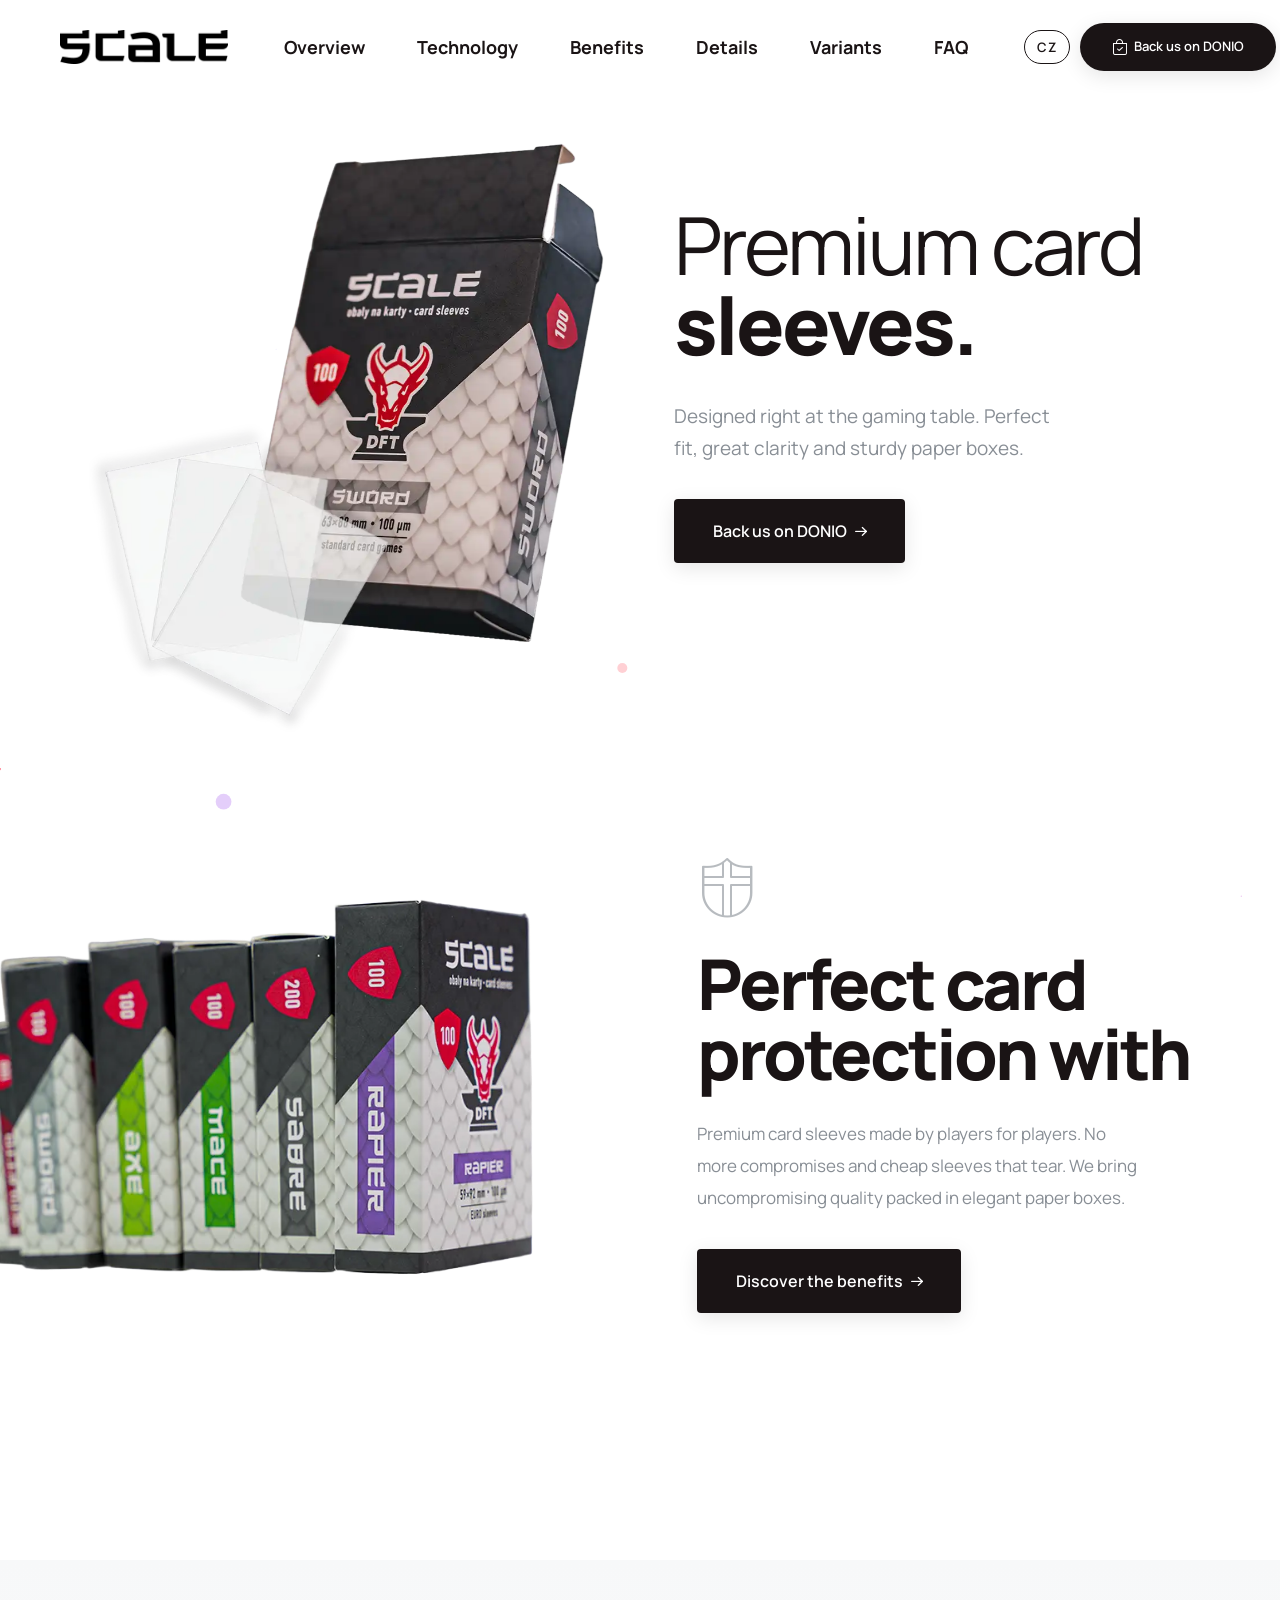
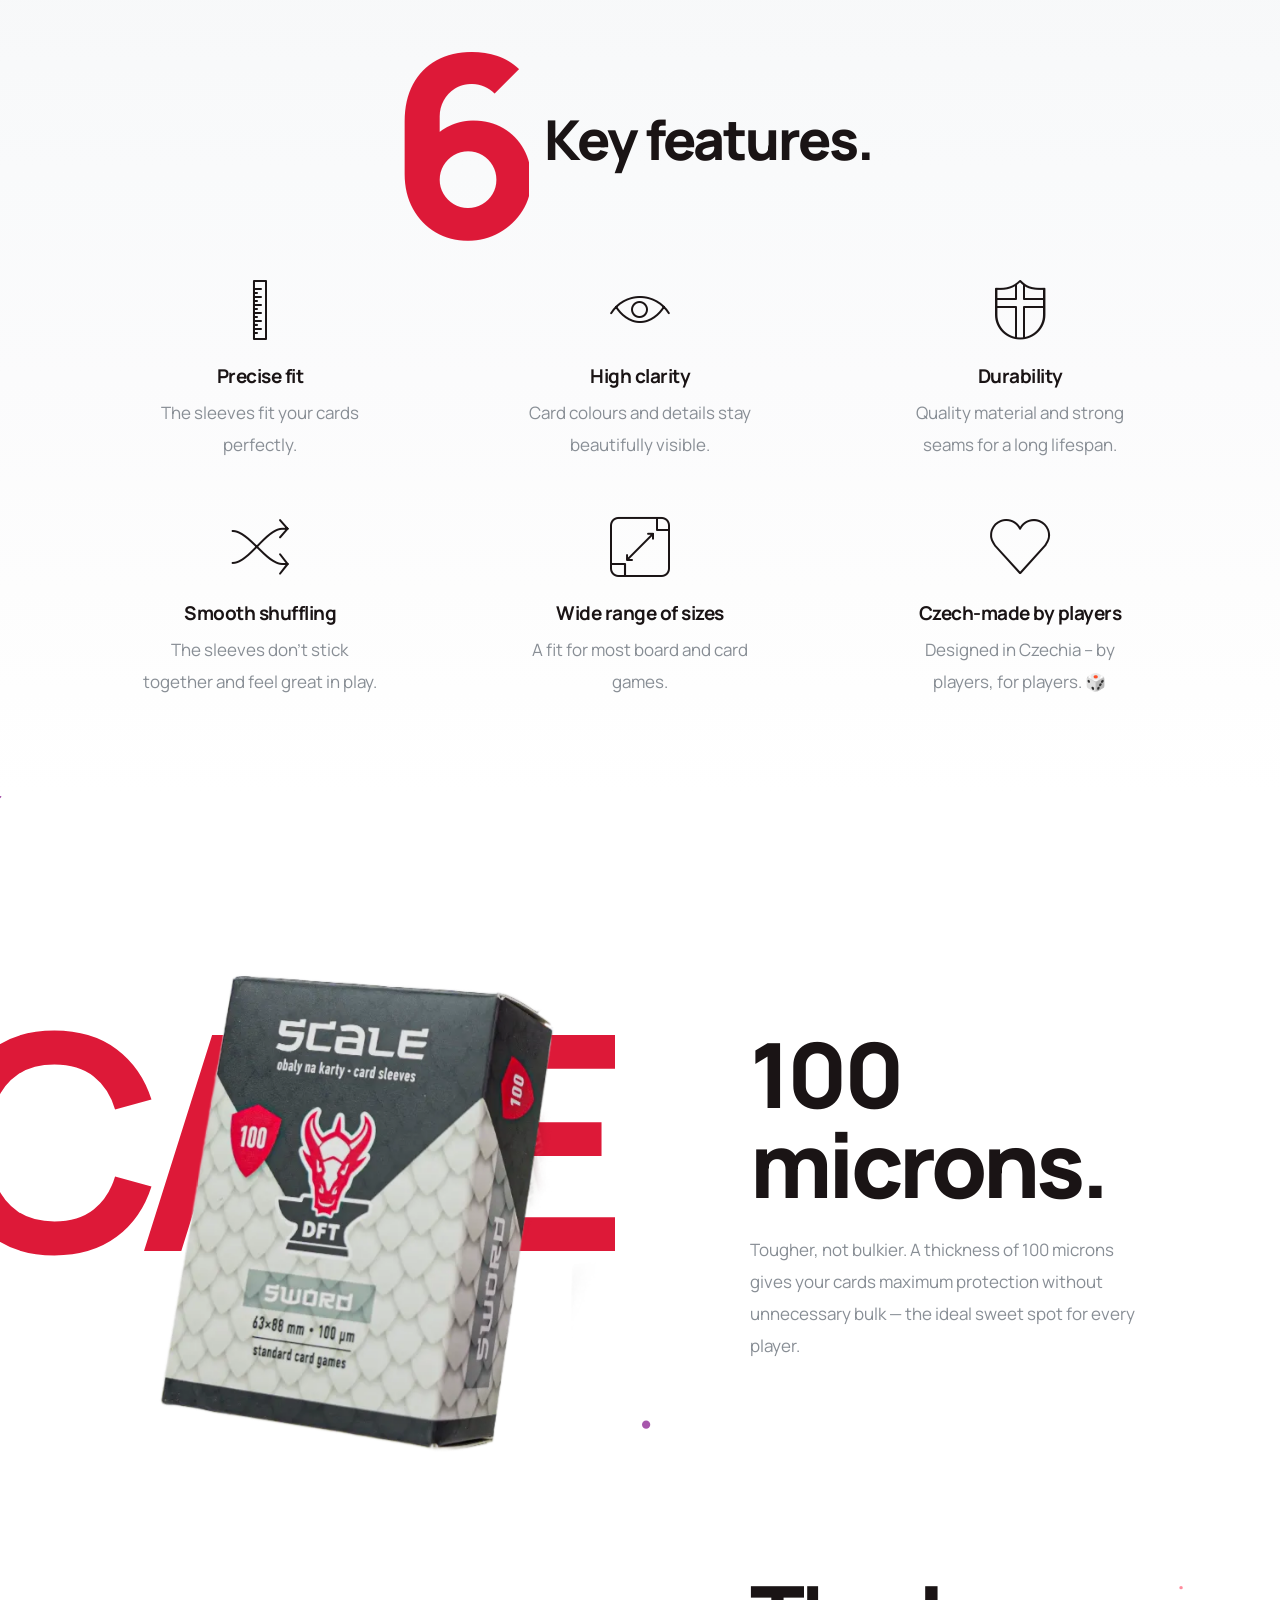
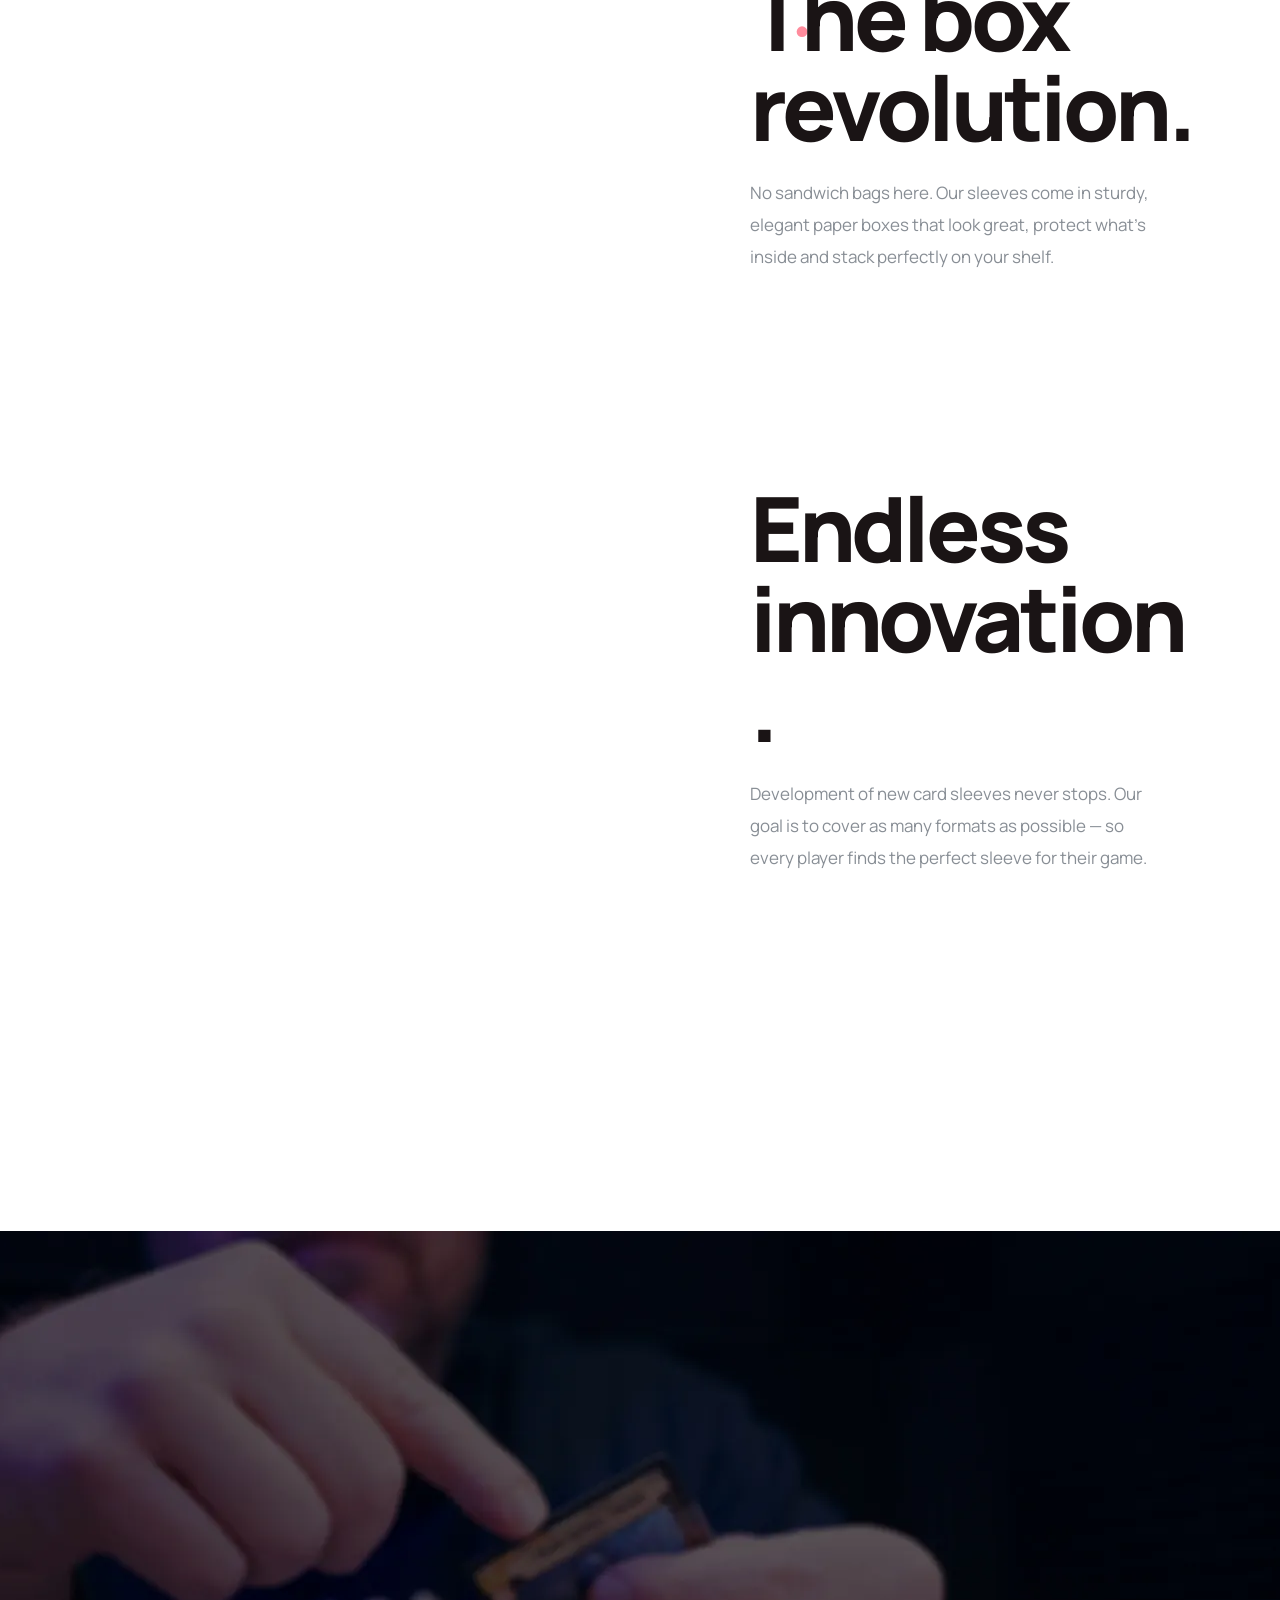
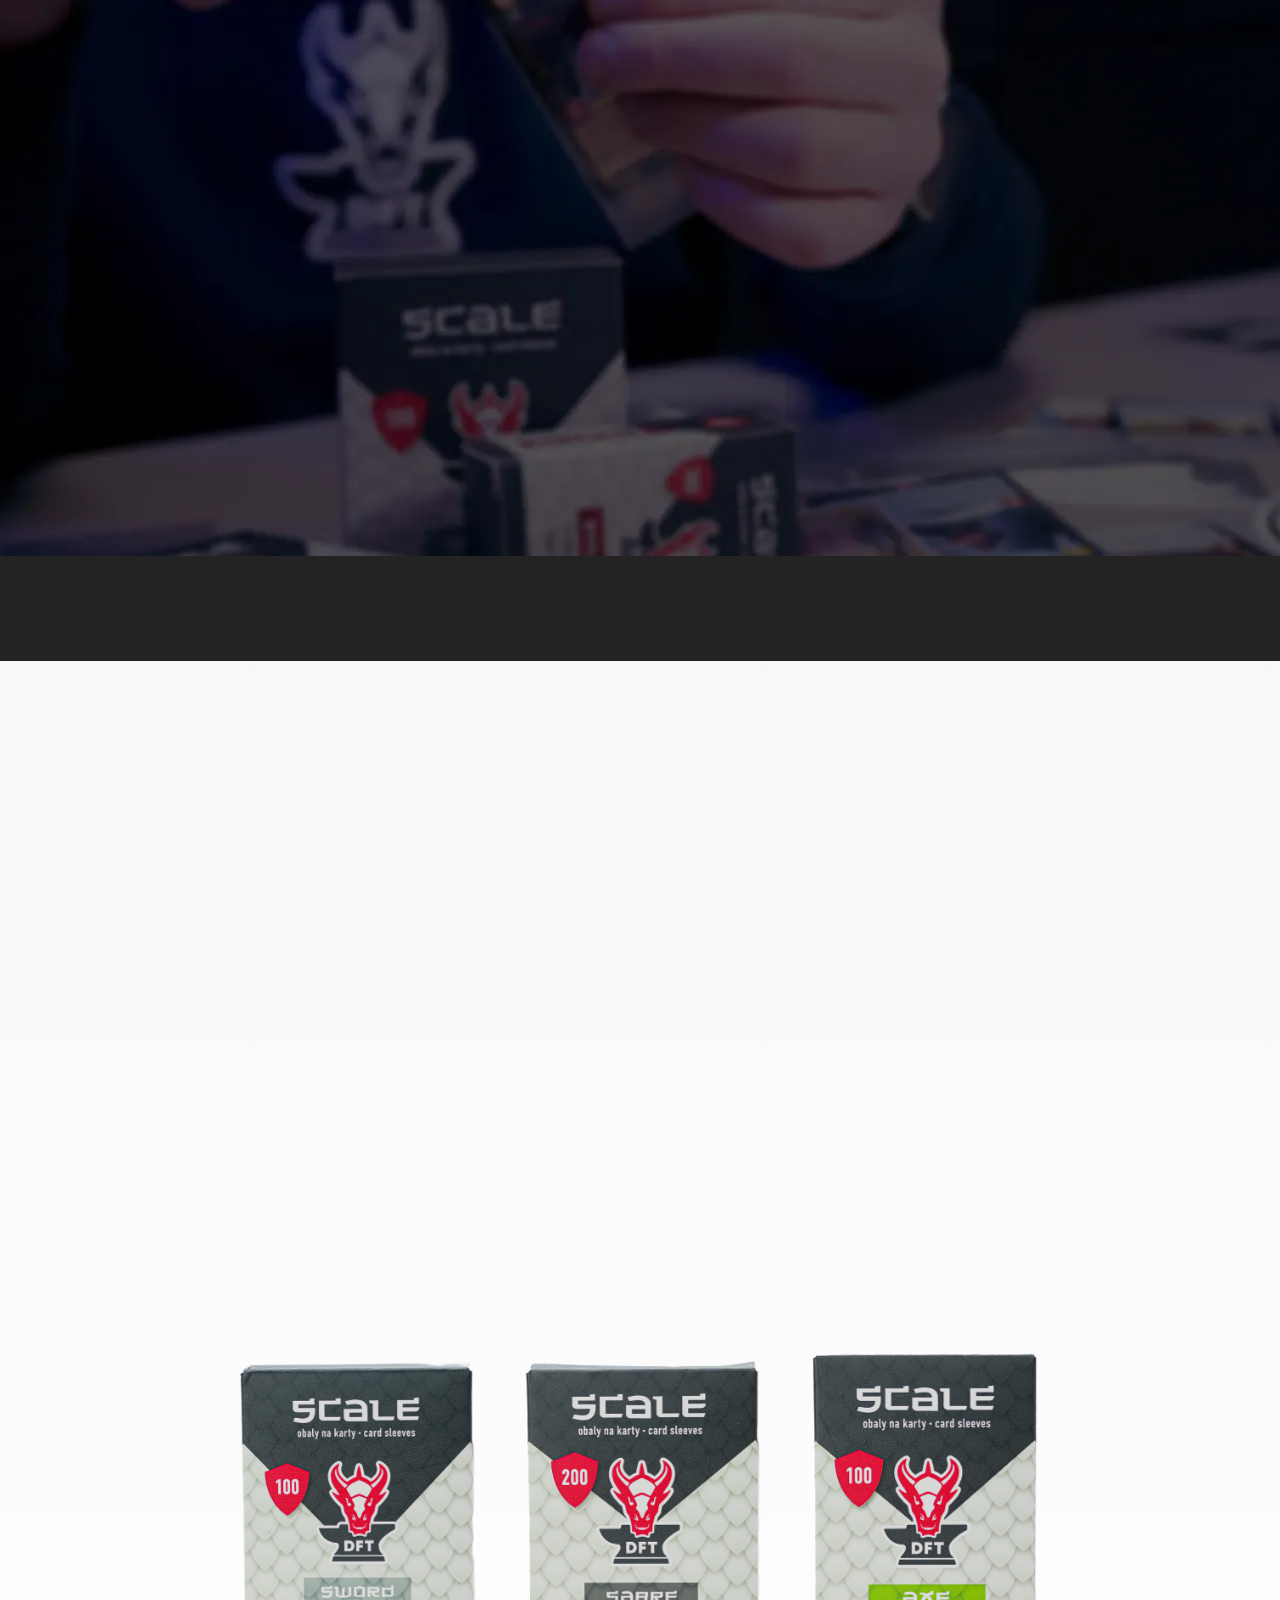
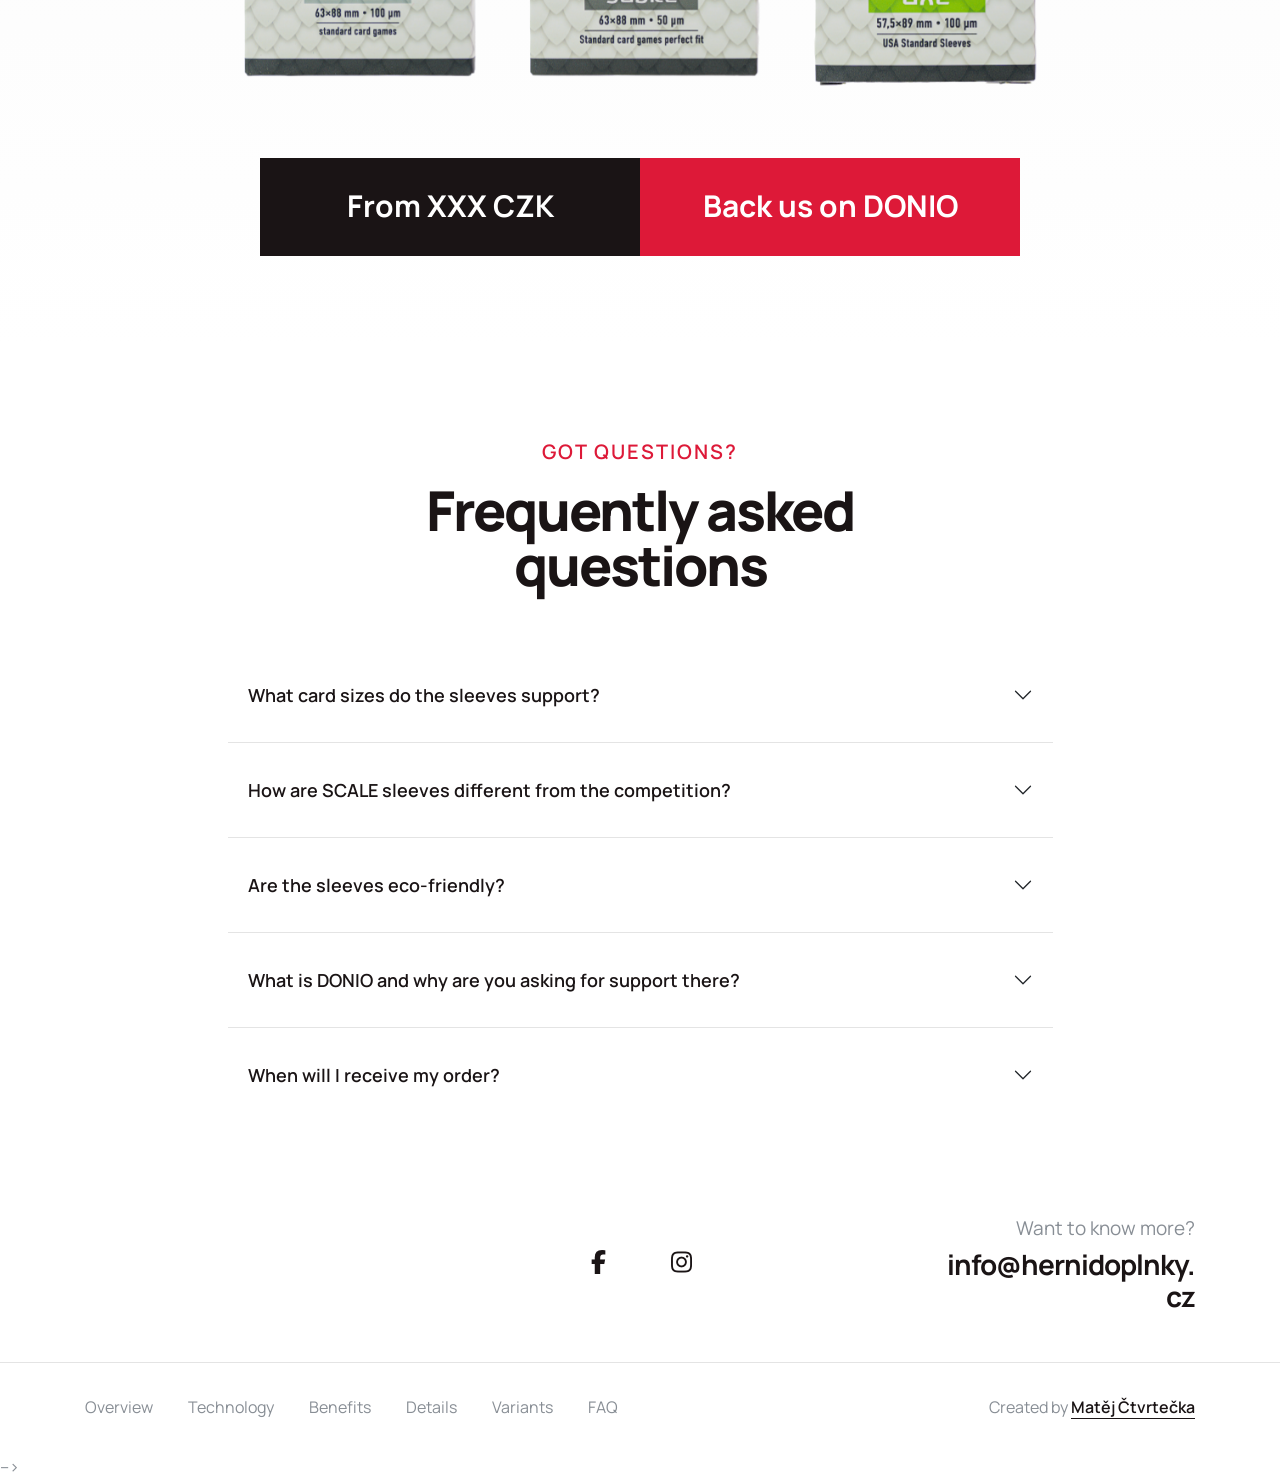
==== commit b230c39a: "Link Facebook and Instagram profiles Co-Authored-By: Claude Opus 5 <noreply@anthropic.com>" ====
--- a/en.html
+++ b/en.html
@@ -1344,10 +1344,10 @@
 
         <ul class="large-icon dark">
 
-          <li><a class="facebook" href="https://www.facebook.com/" target="_blank"><i
+          <li><a class="facebook" href="https://www.facebook.com/hernidoplnky" target="_blank" rel="noopener" aria-label="Facebook"><i
                 class="fa-brands fa-facebook-f"></i><span></span></a></li>
 
-          <li><a class="instagram" href="http://www.instagram.com" target="_blank"><i
+          <li><a class="instagram" href="https://www.instagram.com/dfthernidoplnky/" target="_blank" rel="noopener" aria-label="Instagram"><i
                 class="fa-brands fa-instagram"></i><span></span></a></li>
 
         </ul>
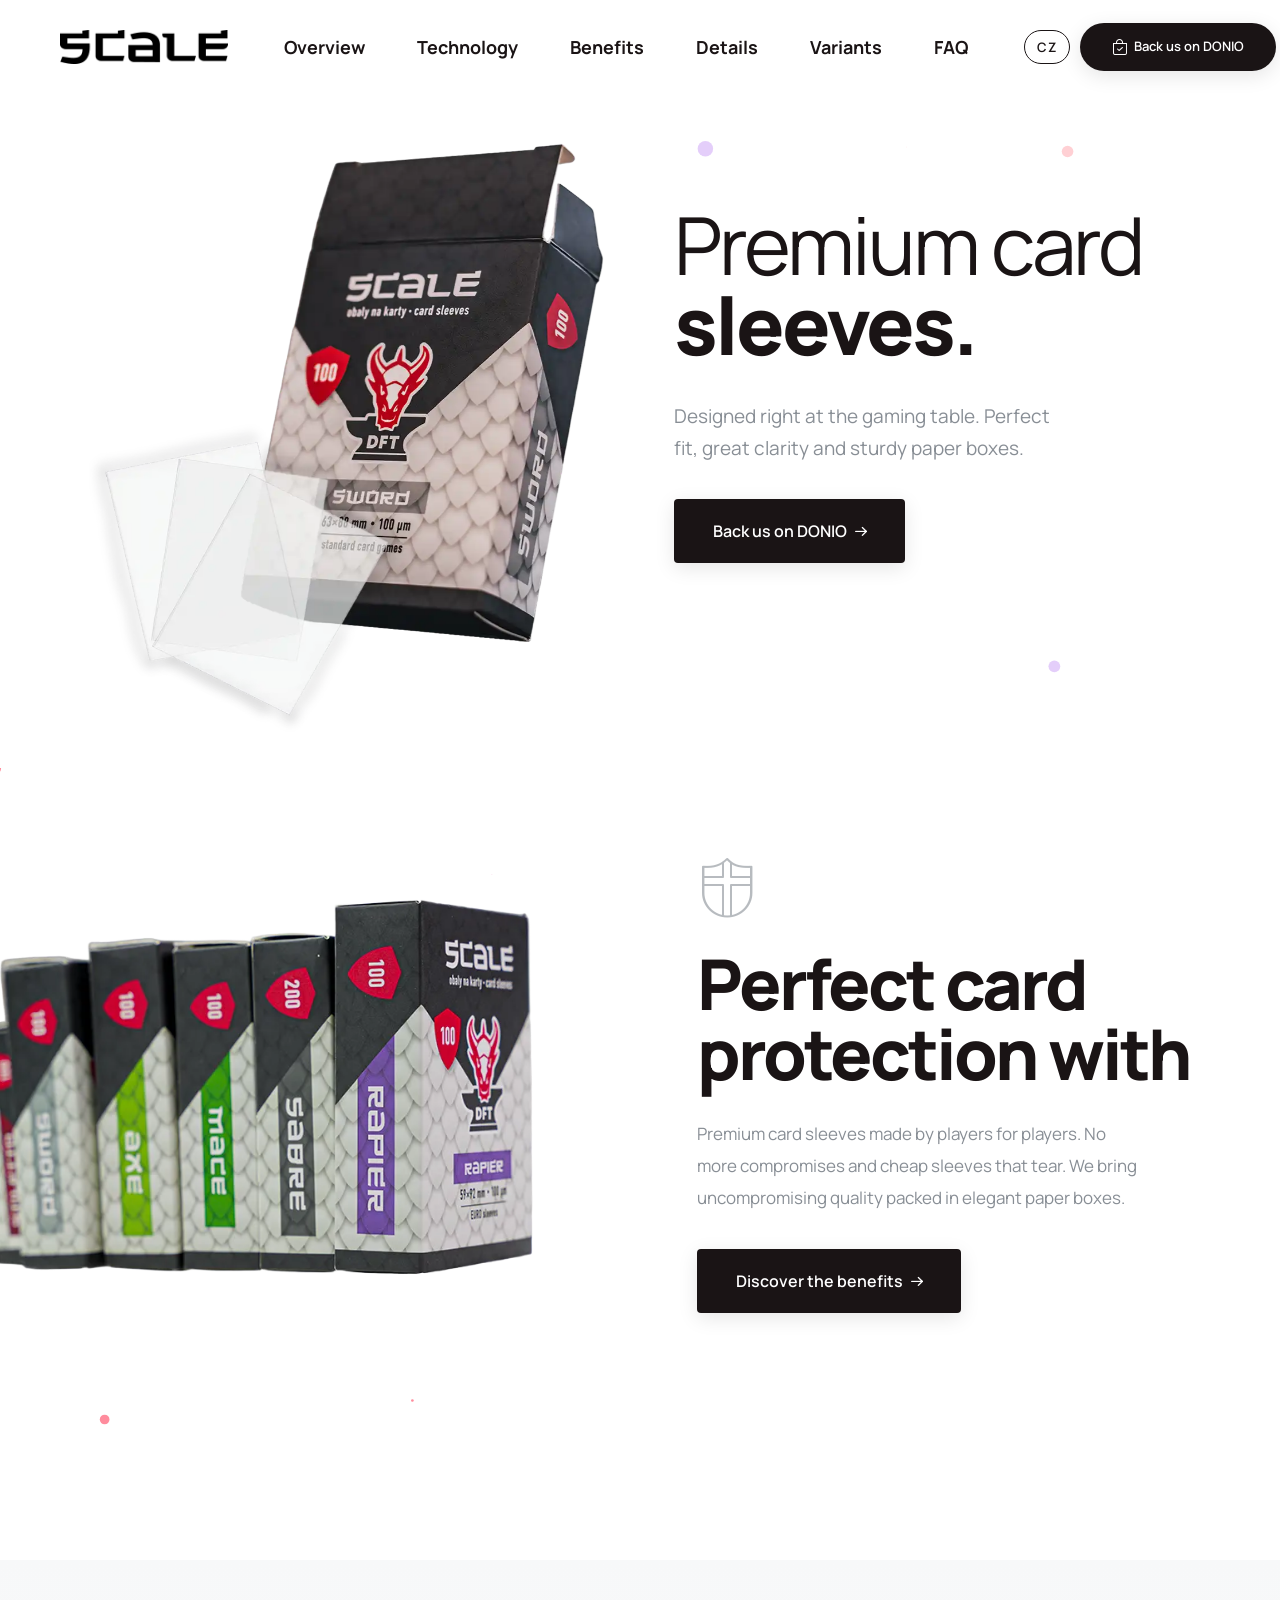
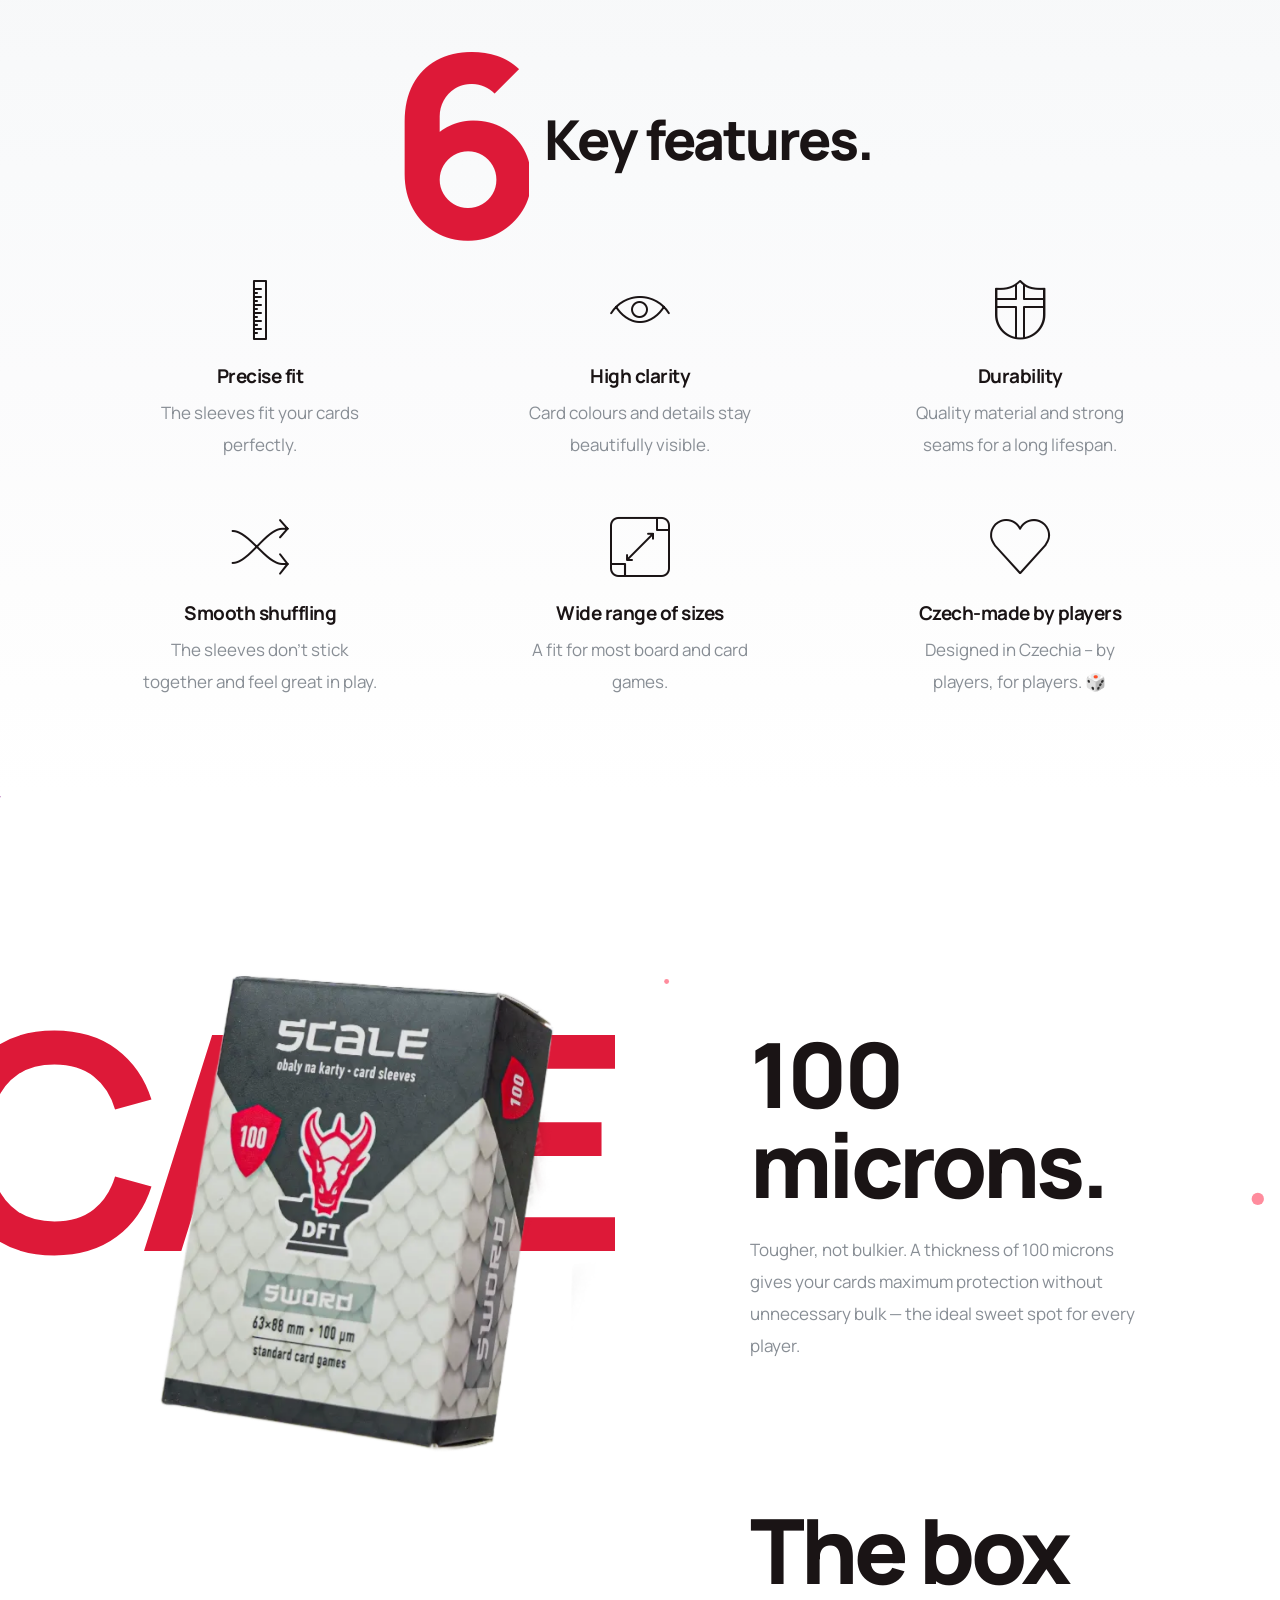
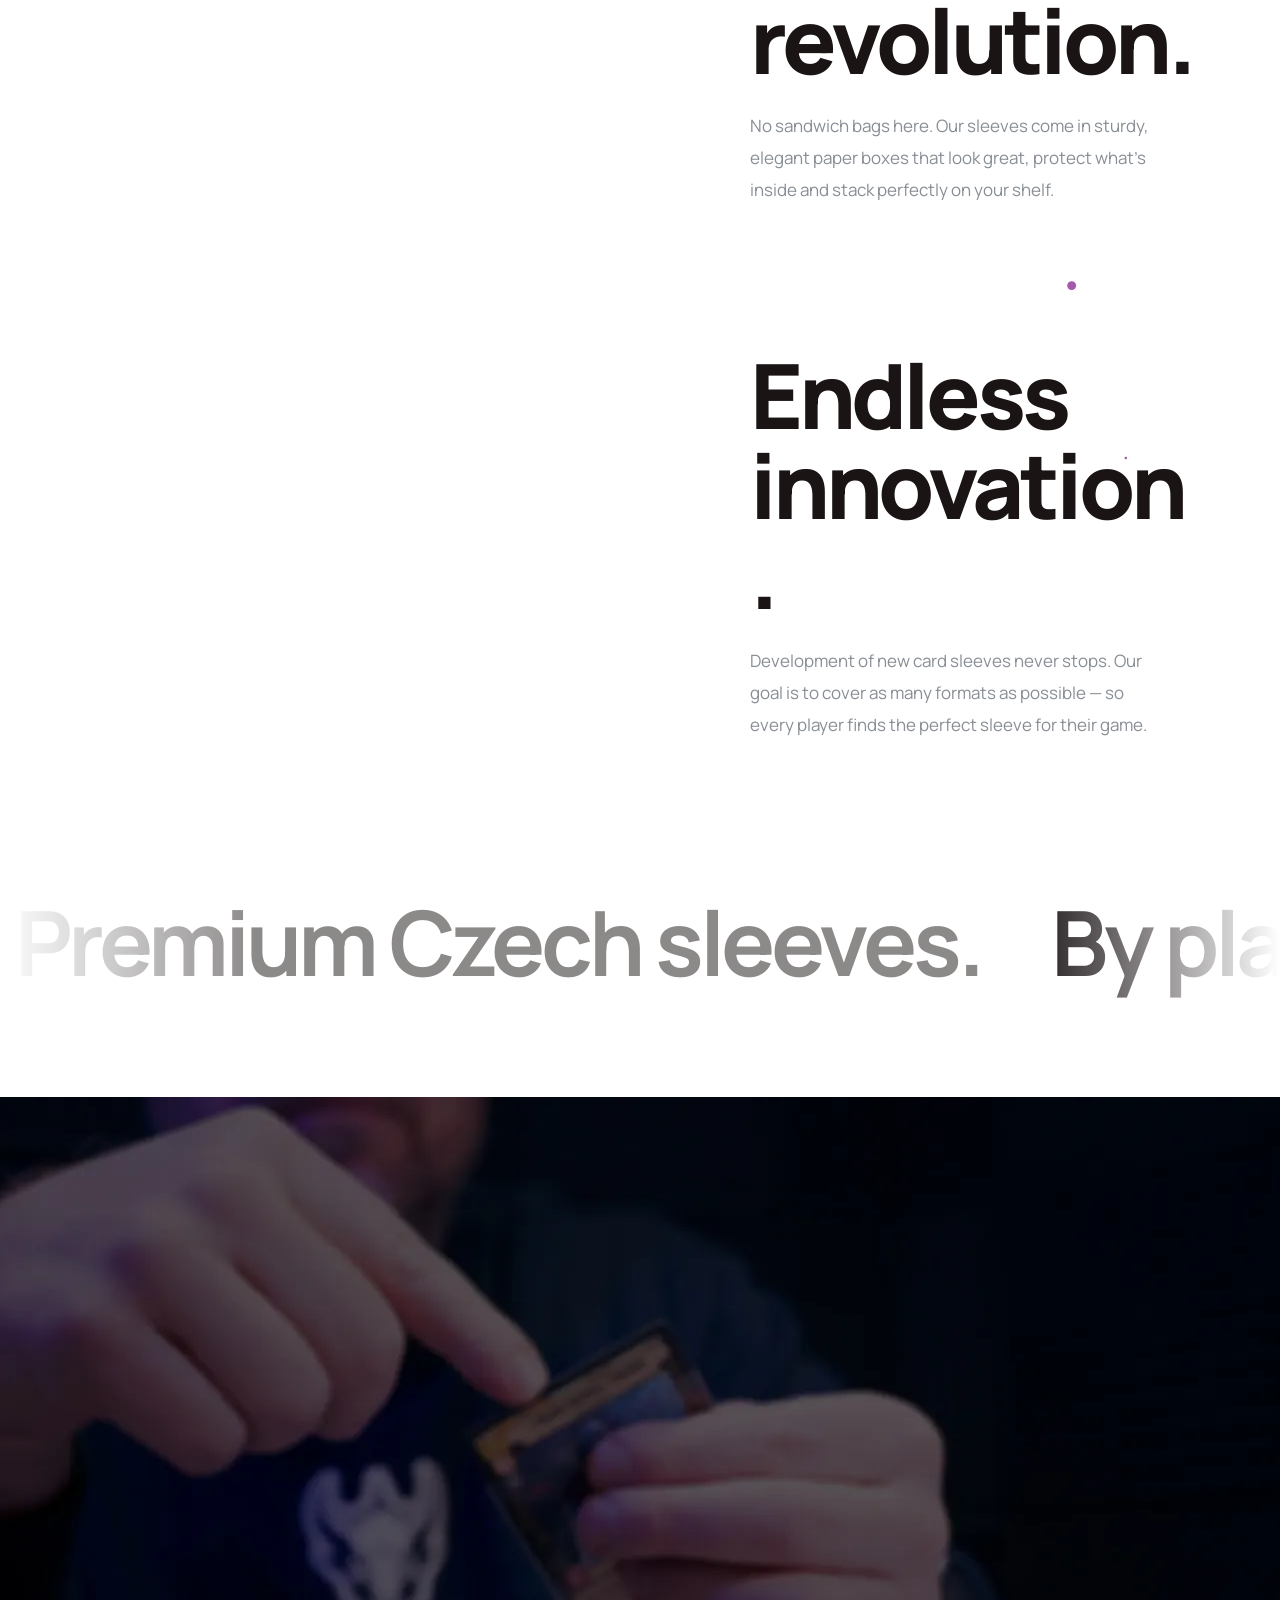
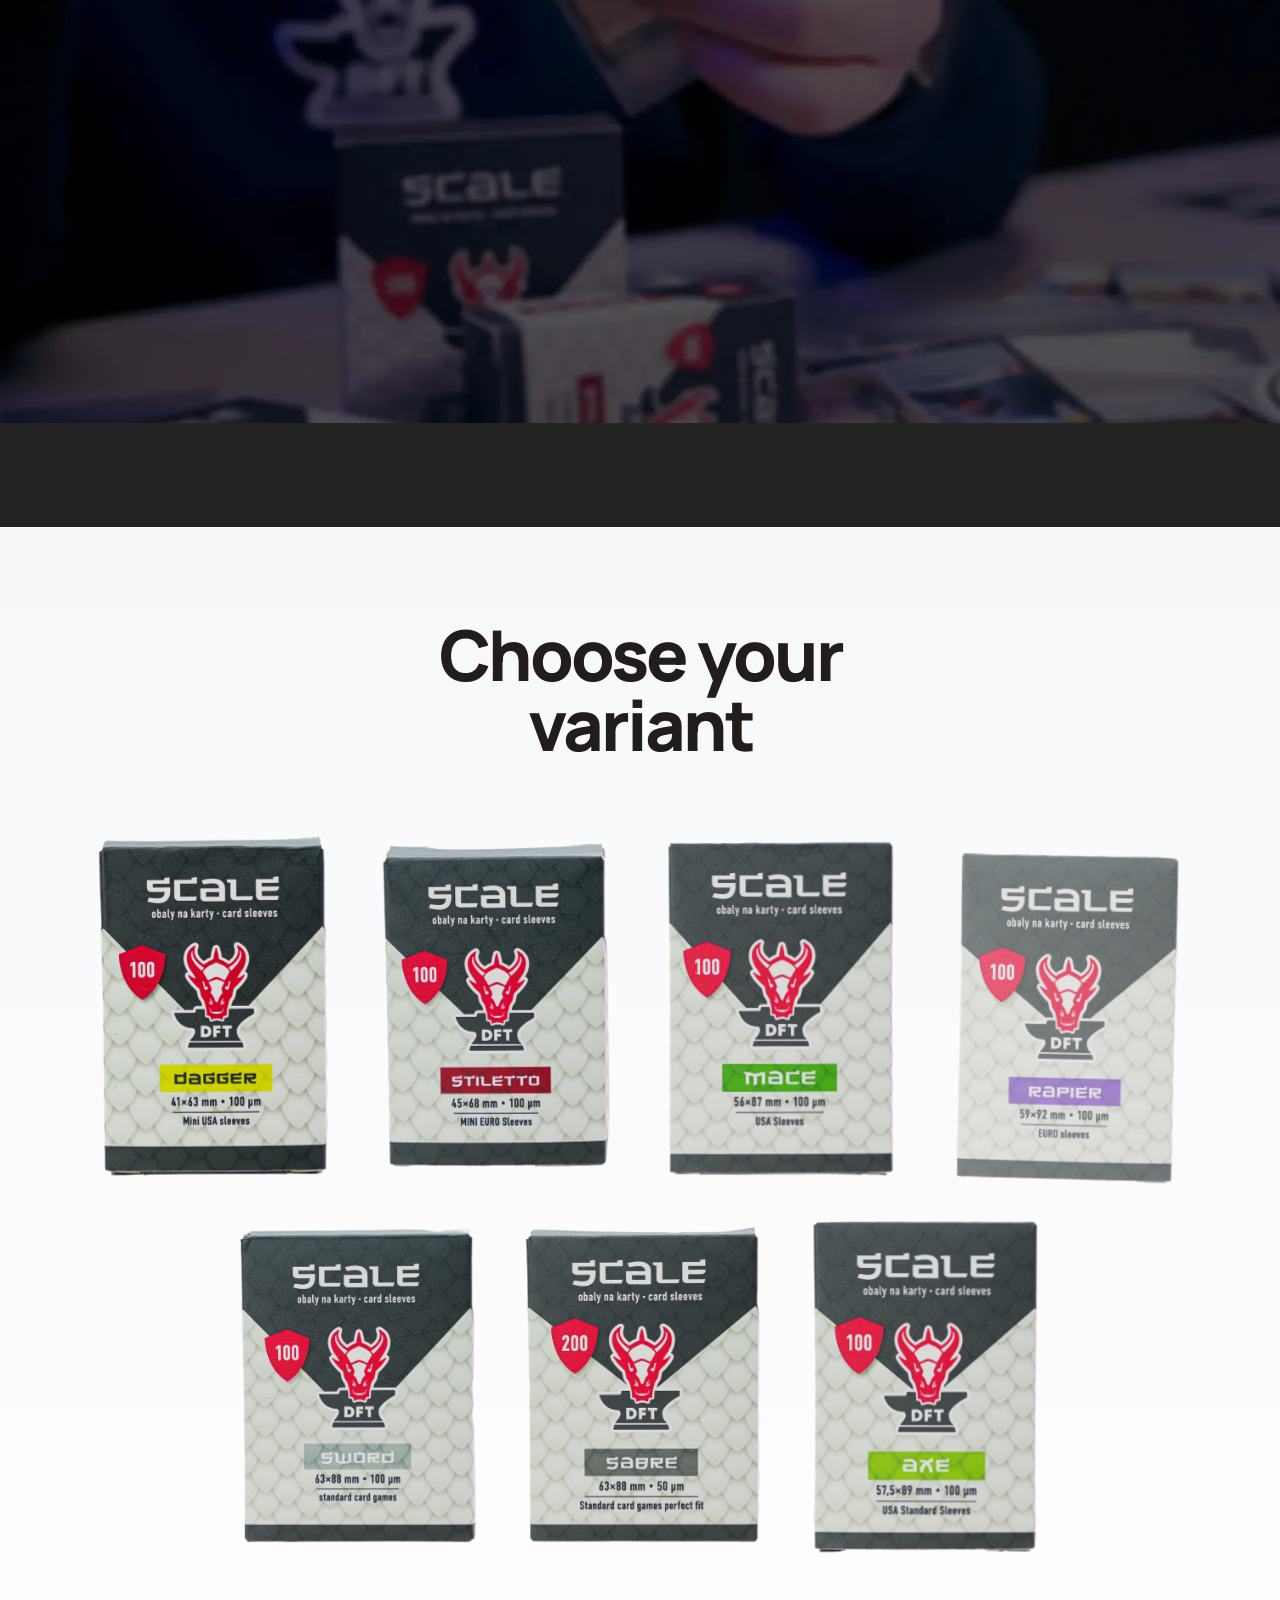
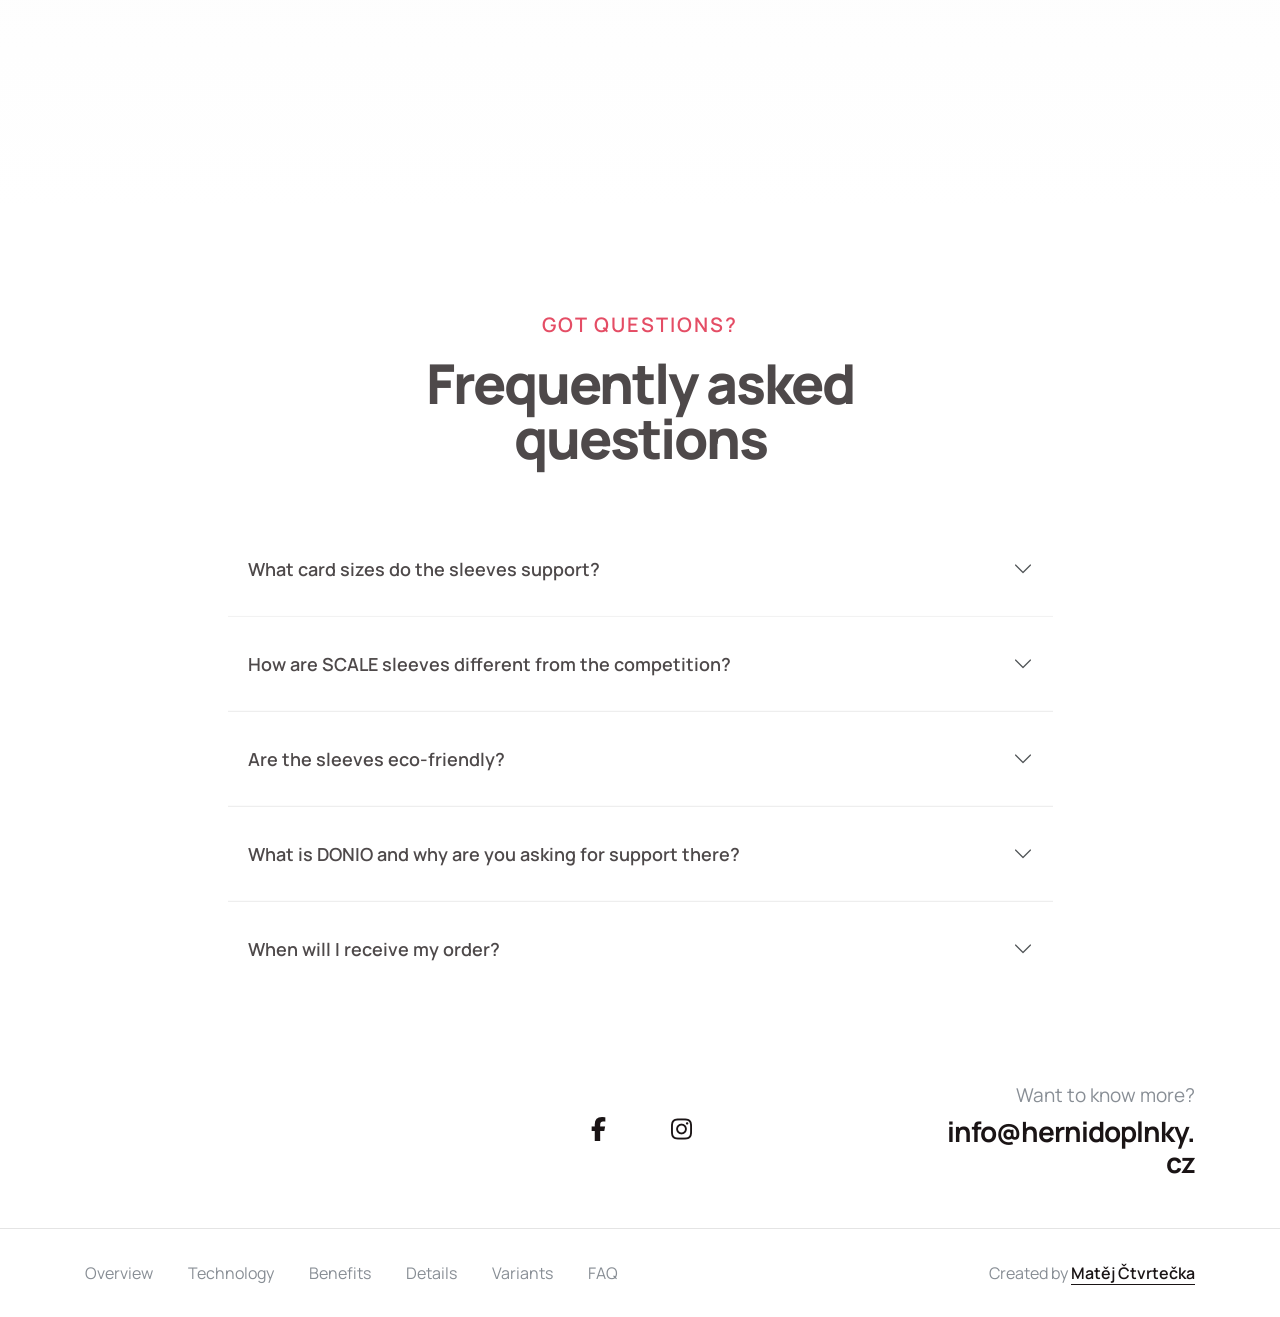
==== commit f985c234: "Clean up: remove comments, unused Revolution slider and template leftovers - strip all HTML comments" ====
--- a/en.html
+++ b/en.html
@@ -16,7 +16,6 @@
   <meta name="keywords"
     content="card sleeves, premium card sleeves, board game sleeves, card game sleeves, Czech card sleeves, sleeves made by players, perfect fit sleeves">
 
-  <!-- Open Graph (Facebook, LinkedIn) -->
   <meta property="og:title" content="SCALE card sleeves - premium Czech sleeves made by players for players">
   <meta property="og:description"
     content="SCALE are card sleeves from the Czech Republic, made by players for players. Perfect fit, no sticking, crystal clear and built to last.">
@@ -26,43 +25,17 @@
   <meta property="og:locale" content="en_US">
   <meta property="og:locale:alternate" content="cs_CZ">
 
-  <!-- Twitter Card -->
   <meta name="twitter:card" content="summary_large_image">
   <meta name="twitter:title" content="SCALE card sleeves - premium Czech sleeves made by players for players">
   <meta name="twitter:description"
     content="SCALE are card sleeves from the Czech Republic, made by players for players. Perfect fit, no sticking, crystal clear and built to last.">
   <meta name="twitter:image" content="https://scale-sleeves.cz/images/artboard-hero-produkt.webp">
 
-  <!-- canonical + jazykové verze -->
   <link rel="canonical" href="https://scale-sleeves.cz/en.html">
   <link rel="alternate" hreflang="cs" href="https://scale-sleeves.cz/">
   <link rel="alternate" hreflang="en" href="https://scale-sleeves.cz/en.html">
   <link rel="alternate" hreflang="x-default" href="https://scale-sleeves.cz/">
 
-  <!-- ================================================
-     GOOGLE ANALYTICS 4
-     Odkomentuj a nahraď G-XXXXXXXXXX svým Measurement ID z analytics.google.com
-     ================================================ -->
-  <!--
-  <script async src="https://www.googletagmanager.com/gtag/js?id=G-XXXXXXXXXX"></script>
-  <script>
-    window.dataLayer = window.dataLayer || [];
-    function gtag() { dataLayer.push(arguments); }
-    gtag('js', new Date());
-    gtag('config', 'G-XXXXXXXXXX');
-  </script>
-  -->
-
-  <!-- ================================================
-     GOOGLE SEARCH CONSOLE VERIFICATION
-     Odkomentuj a nahraď content="XXXX" svým verification kódem z search.google.com/search-console
-     ================================================ -->
-  <!-- <meta name="google-site-verification" content="XXXX"> -->
-
-  <!-- ================================================
-     STRUCTURED DATA - JSON-LD
-     Product schema + FAQ schema pro rich snippets v Googlu
-     ================================================ -->
   <script type="application/ld+json">
 {
   "@context": "https://schema.org",
@@ -135,8 +108,6 @@
 }
 </script>
 
-  <!-- favicon icon -->
-
   <link rel="shortcut icon" href="images/favicon.png">
 
   <link rel="apple-touch-icon" href="images/apple-touch-icon-57x57.png">
@@ -145,21 +116,9 @@
 
   <link rel="apple-touch-icon" sizes="114x114" href="images/apple-touch-icon-114x114.png">
 
-  <!-- google fonts preconnect -->
-
   <link rel="preconnect" href="https://fonts.googleapis.com" crossorigin>
 
   <link rel="preconnect" href="https://fonts.gstatic.com" crossorigin>
-
-  <!-- slider revolution CSS files -->
-
-  <link rel="stylesheet" type="text/css" href="revolution/css/settings.css">
-
-  <link rel="stylesheet" type="text/css" href="revolution/css/layers.css">
-
-  <link rel="stylesheet" type="text/css" href="revolution/css/navigation.css">
-
-  <!-- style sheets and font icons -->
 
   <link rel="stylesheet" href="css/vendors.min.css" />
 
@@ -227,27 +186,7 @@
 
 <body data-mobile-nav-style="classic">
 
-  <script type="text/javascript" src="revolution/js/extensions/revolution.extension.slideanims.min.js"></script>
-
-  <script type="text/javascript" src="revolution/js/extensions/revolution.extension.actions.min.js"></script>
-
-  <script type="text/javascript" src="revolution/js/extensions/revolution.extension.layeranimation.min.js"></script>
-
-  <script type="text/javascript" src="revolution/js/extensions/revolution.extension.parallax.min.js"></script>
-
-  <!-- start header -->
-
   <header>
-
-    <script type="text/javascript" src="revolution/js/extensions/revolution.extension.slideanims.min.js"></script>
-
-    <script type="text/javascript" src="revolution/js/extensions/revolution.extension.actions.min.js"></script>
-
-    <script type="text/javascript" src="revolution/js/extensions/revolution.extension.layeranimation.min.js"></script>
-
-    <script type="text/javascript" src="revolution/js/extensions/revolution.extension.parallax.min.js"></script>
-
-    <!-- start navigation -->
 
     <nav class="navbar navbar-expand-lg header-light bg-white header-reverse glass-effect" data-header-hover="light">
 
@@ -338,11 +277,7 @@
 
     </nav>
 
-    <!-- end navigation -->
-
   </header>
-
-  <!-- end header -->
 
   <section id="home" class="p-0"
     style="background-image: url(images/artboard-hero-bg.webp); background-repeat: no-repeat;">
@@ -399,8 +334,6 @@
 
   </section>
 
-  <!-- start section -->
-
   <section id="overview" class="background-position-center-top position-relative"
     style="background-image: url('images/vertical-line-bg-medium-gray.svg')">
 
@@ -430,8 +363,7 @@
 
           <h1 class="fw-800 ls-minus-3px text-dark-gray mb-30px fancy-text-style-3">Perfect card protection with
 
-            <span class="color:#ff5b74"
-              data-fancy-text='{ "effect": "wave", "string": ["Dagger", "Stiletto", "Mace", "Sword", "Sabre", "Rapier", "Axe"], "duration": 4000 }'></span>
+            <span data-fancy-text='{ "effect": "wave", "string": ["Dagger", "Stiletto", "Mace", "Sword", "Sabre", "Rapier", "Axe"], "duration": 4000 }'></span>
 
           </h1>
 
@@ -459,8 +391,6 @@
       <div class="row row-cols-1 row-cols-lg-3 row-cols-md-2 justify-content-center"
         data-anime='{ "el": "childs", "rotateZ": [5, 0], "translateY": [30, 0], "opacity": [0,1], "duration": 600, "delay": 0, "staggervalue": 200, "easing": "easeOutQuad" }'>
 
-        <!-- start process step item -->
-
         <div class="col process-step-style-05 position-relative hover-box md-mb-30px">
 
           <div class="process-step-item d-flex align-items-center">
@@ -488,10 +418,6 @@
 
         </div>
 
-        <!-- end process step item -->
-
-        <!-- start process step item -->
-
         <div class="col process-step-style-05 position-relative hover-box md-mb-30px">
 
           <div class="process-step-item d-flex align-items-center">
@@ -519,10 +445,6 @@
 
         </div>
 
-        <!-- end process step item -->
-
-        <!-- start process step item -->
-
         <div class="col process-step-style-05 position-relative hover-box">
 
           <div class="process-step-item d-flex align-items-center">
@@ -550,17 +472,11 @@
 
         </div>
 
-        <!-- end process step item -->
-
       </div>
 
     </div>
 
   </section>
-
-  <!-- end section -->
-
-  <!-- start section -->
 
   <section id="features" class="bg-gradient-very-light-gray position-relative pb-2">
 
@@ -586,8 +502,6 @@
       <div class="row row-cols-1 row-cols-lg-3 row-cols-sm-2 justify-content-center mb-4"
         data-anime='{ "el": "childs", "translateY": [50, 0], "opacity": [0,1], "duration": 1200, "delay": 0, "staggervalue": 150, "easing": "easeOutQuad" }'>
 
-        <!-- start features box item -->
-
         <div class="col icon-with-text-style-03">
 
           <div class="feature-box p-8">
@@ -610,10 +524,6 @@
 
         </div>
 
-        <!-- end features box item -->
-
-        <!-- start features box item -->
-
         <div class="col icon-with-text-style-03">
 
           <div class="feature-box p-8">
@@ -636,10 +546,6 @@
 
         </div>
 
-        <!-- end features box item -->
-
-        <!-- start features box item -->
-
         <div class="col icon-with-text-style-03">
 
           <div class="feature-box p-8">
@@ -662,10 +568,6 @@
 
         </div>
 
-        <!-- end features box item -->
-
-        <!-- start features box item -->
-
         <div class="col icon-with-text-style-03">
 
           <div class="feature-box p-8">
@@ -688,10 +590,6 @@
 
         </div>
 
-        <!-- end features box item -->
-
-        <!-- start features box item -->
-
         <div class="col icon-with-text-style-03">
 
           <div class="feature-box p-8">
@@ -714,10 +612,6 @@
 
         </div>
 
-        <!-- end features box item -->
-
-        <!-- start features box item -->
-
         <div class="col icon-with-text-style-03">
 
           <div class="feature-box p-8">
@@ -740,17 +634,11 @@
 
         </div>
 
-        <!-- end features box item -->
-
       </div>
 
     </div>
 
   </section>
-
-  <!-- end section -->
-
-  <!-- start section -->
 
   <section id="technology" class="background-position-center-top position-relative"
     style="background-image: url('images/vertical-line-bg-medium-gray.svg')">
@@ -762,8 +650,6 @@
     <div class="container overlap-gap-section">
 
       <div class="row">
-
-        <!-- start sticky column -->
 
         <div class="col-lg-6 text-center">
 
@@ -783,8 +669,6 @@
 
         </div>
 
-        <!-- end sticky column -->
-
         <div class="col-lg-5 offset-lg-1 text-center text-lg-start"
           data-anime='{ "translateY": [0, 0], "opacity": [0,1], "duration": 1200, "delay": 50, "staggervalue": 150, "easing": "easeOutQuad" }'>
 
@@ -798,8 +682,6 @@
 
           </div>
 
-          <div class="d-flex"></div>
-
           <div class="mb-15 mt-25 md-mb-5 md-mt-10">
 
             <i class="line-icon-Box1 align-middle icon-double-large mb-25px opacity-6"></i>
@@ -811,8 +693,6 @@
 
           </div>
 
-          <div class="d-flex"></div>
-
           <div class="mb-15 mt-25 md-mb-5 md-mt-10">
 
             <i class="line-icon-Bulb align-middle icon-double-large mb-25px opacity-6"></i>
@@ -832,10 +712,6 @@
 
   </section>
 
-  <!-- end section -->
-
-  <!-- start section -->
-
   <section class="background-position-center-top pt-0"
     style="background-image: url('images/vertical-line-bg-medium-gray.svg')">
 
@@ -848,66 +724,42 @@
 
           <div class="swiper-wrapper marquee-slide">
 
-            <!-- start client item -->
-
             <div class="swiper-slide">
 
               <div class="fs-90 text-dark-gray fw-700 ls-minus-4px alt-font">Card sleeves.</div>
 
             </div>
 
-            <!-- end client item -->
-
-            <!-- start client item -->
-
             <div class="swiper-slide">
 
               <div class="fs-90 text-dark-gray opacity-5 fw-700 ls-minus-4px alt-font">Premium Czech sleeves.</div>
 
             </div>
 
-            <!-- end client item -->
-
-            <!-- start client item -->
-
             <div class="swiper-slide">
 
               <div class="fs-90 text-dark-gray fw-700 ls-minus-4px alt-font">By players, for players.</div>
 
             </div>
 
-            <!-- end client item -->
-
-            <!-- start client item -->
-
             <div class="swiper-slide">
 
               <div class="fs-90 text-dark-gray opacity-5 fw-700 ls-minus-4px alt-font">Board game sleeves.</div>
 
             </div>
 
-            <!-- end client item -->
-
-            <!-- start client item -->
-
             <div class="swiper-slide">
 
               <div class="fs-90 text-dark-gray fw-700 ls-minus-4px alt-font">Perfect fit sleeves.</div>
 
             </div>
 
-            <!-- end client item -->
-
-            <!-- start client item -->
-
             <div class="swiper-slide">
 
               <div class="fs-90 text-dark-gray opacity-5 fw-700 ls-minus-4px alt-font">Premium card protection.</div>
 
             </div>
 
-            <!-- end client item -->
-
           </div>
 
         </div>
@@ -917,10 +769,6 @@
     </div>
 
   </section>
-
-  <!-- end section -->
-
-  <!-- start section -->
 
   <section id="design"
     class="overflow-hidden bg-black background-position-center-top background-no-repeat pt-15 sm-pt-50px position-relative"
@@ -943,8 +791,6 @@
       <div class="mt-13">
 
         <div class="row row-cols-1 justify-content-center">
-
-          <!-- start carousal -->
 
           <div class="col"
             data-anime='{ "translateY": [0, 0], "opacity": [0,1], "duration": 1200, "delay": 50, "staggervalue": 150, "easing": "easeOutQuad" }'>
@@ -1034,8 +880,6 @@
 
           </div>
 
-          <!-- end carousal -->
-
         </div>
 
       </div>
@@ -1043,10 +887,6 @@
     </div>
 
   </section>
-
-  <!-- end section -->
-
-  <!-- start section -->
 
   <section class="bg-dark-gray-01 p-35px">
 
@@ -1081,147 +921,128 @@
 
   </section>
 
-  <!-- end section -->
-
-        <!-- start section -->
-        <section id="pricing" class="bg-gradient-very-light-gray">
-            <div class="container">
-                <div class="row justify-content-center mb-4">
-                    <div class="col-xl-7 col-lg-9 text-center" data-anime='{ "el": "childs", "translateY": [50, 0], "opacity": [0,1], "duration": 1200, "delay": 0, "staggervalue": 150, "easing": "easeOutQuad" }'>
-                        <h2 class="h1 fw-800 text-dark-gray ls-minus-3px">Choose your variant</h2>
-                    </div>
-                </div>
-                <div class="row row-cols-1 row-cols-lg-4 row-cols-sm-2 position-relative justify-content-center" data-anime='{ "el": "childs", "rotateZ": [5, 0], "translateY": [30, 0], "opacity": [0,1], "duration": 600, "delay": 100, "staggervalue": 200, "easing": "easeOutQuad" }'>
-                    <!-- start images box -->
-                     
-                    <div class="col interactive-banner-style-05 lg-mb-30px position-relative z-index-1">
-                        <div class="atropos" data-atropos data-atropos-perspective="1450">
-                            <a href="#" class="position-absolute z-index-1 top-0px left-0px h-100 w-100"></a>
-                            <div class="atropos-scale">
-                                <div class="atropos-rotate">
-                                    <div class="atropos-inner">
-                                        <figure class="m-0 hover-box overflow-hidden position-relative" data-atropos-offset="3">
-                                            <img class="w-100" src="images/Typ1.png" alt="" />
-                                        </figure>
-                                    </div>
-                                </div> 
-                            </div>
-                        </div>
-                    </div>
-                    <!-- end images box -->
-                    <!-- start images box -->
-                    <div class="col interactive-banner-style-05 lg-mb-30px position-relative z-index-1">
-                        <div class="atropos" data-atropos data-atropos-perspective="1450">
-                            <a href="#" class="position-absolute z-index-1 top-0px left-0px h-100 w-100"></a>
-                            <div class="atropos-scale">
-                                <div class="atropos-rotate">
-                                    <div class="atropos-inner">
-                                        <figure class="m-0 hover-box overflow-hidden position-relative" data-atropos-offset="3">
-                                            <img class="w-100" src="images/Typ1 copy.png" alt="" />
-                                        </figure>
-                                    </div>
-                                </div> 
-                            </div>
-                        </div>
-                    </div>
-                    <!-- end images box -->
-                    <!-- start images box -->
-                    <div class="col interactive-banner-style-05 lg-mb-30px position-relative z-index-1">
-                        <div class="atropos" data-atropos data-atropos-perspective="1450">
-                            <a href="#" class="position-absolute z-index-1 top-0px left-0px h-100 w-100"></a>
-                            <div class="atropos-scale">
-                                <div class="atropos-rotate">
-                                    <div class="atropos-inner">
-                                        <figure class="m-0 hover-box overflow-hidden position-relative" data-atropos-offset="3">
-                                            <img class="w-100" src="images/Typ1 copy 3.png" alt="" />
-                                        </figure>
-                                    </div>
-                                </div> 
-                            </div>
-                        </div>
-                    </div>
-                    <!-- end images box -->
-                    <!-- start images box -->
-                     
-                    <div class="col interactive-banner-style-05 lg-mb-30px position-relative z-index-1">
-                        <div class="atropos" data-atropos data-atropos-perspective="1450">
-                            <a href="#" class="position-absolute z-index-1 top-0px left-0px h-100 w-100"></a>
-                            <div class="atropos-scale">
-                                <div class="atropos-rotate">
-                                    <div class="atropos-inner">
-                                        <figure class="m-0 hover-box overflow-hidden position-relative" data-atropos-offset="3">
-                                            <img class="w-100" src="images/Typ1 copy 4.png" alt="" />
-                                        </figure>
-                                    </div>
-                                </div> 
-                            </div>
-                        </div>
-                    </div>
-                    <!-- end images box -->
-                </div>
-                                <div class="row row-cols-1 row-cols-lg-4 row-cols-sm-2 position-relative justify-content-center mt-3" data-anime='{ "el": "childs", "rotateZ": [5, 0], "translateY": [30, 0], "opacity": [0,1], "duration": 600, "delay": 100, "staggervalue": 200, "easing": "easeOutQuad" }'>
-                    <!-- start images box -->
-                    <div class="col interactive-banner-style-05 lg-mb-30px position-relative z-index-1">
-                        <div class="atropos" data-atropos data-atropos-perspective="1450">
-                            <a href="#" class="position-absolute z-index-1 top-0px left-0px h-100 w-100"></a>
-                            <div class="atropos-scale">
-                                <div class="atropos-rotate">
-                                    <div class="atropos-inner">
-                                        <figure class="m-0 hover-box overflow-hidden position-relative" data-atropos-offset="3">
-                                            <img class="w-100" src="images/Typ1 copy 5.png" alt="" />
-                                        </figure>
-                                    </div>
-                                </div> 
-                            </div>
-                        </div>
-                    </div>
-                    <!-- end images box -->
-                    <!-- start images box -->
-                    <div class="col interactive-banner-style-05 lg-mb-30px position-relative z-index-1">
-                        <div class="atropos" data-atropos data-atropos-perspective="1450">
-                            <a href="#" class="position-absolute z-index-1 top-0px left-0px h-100 w-100"></a>
-                            <div class="atropos-scale">
-                                <div class="atropos-rotate">
-                                    <div class="atropos-inner">
-                                        <figure class="m-0 hover-box overflow-hidden position-relative" data-atropos-offset="3">
-                                            <img class="w-100" src="images/Typ1 copy 6.png" alt="" />
-                                        </figure>
-                                    </div>
-                                </div> 
-                            </div>
-                        </div>
-                    </div>
-                    <!-- end images box -->
-                    <!-- start images box -->
-                    <div class="col interactive-banner-style-05 lg-mb-30px position-relative z-index-1">
-                        <div class="atropos" data-atropos data-atropos-perspective="1450">
-                            <a href="#" class="position-absolute z-index-1 top-0px left-0px h-100 w-100"></a>
-                            <div class="atropos-scale">
-                                <div class="atropos-rotate">
-                                    <div class="atropos-inner">
-                                        <figure class="m-0 hover-box overflow-hidden position-relative" data-atropos-offset="3">
-                                            <img class="w-100" src="images/Typ1 copy 7.png" alt="" />
-                                        </figure>
-                                    </div>
-                                </div> 
-                            </div>
-                        </div>
-                    </div>
-                    <!-- end images box -->
-                </div>
-                <div class="row justify-content-center mt-6 sm-mt-11" data-anime='{ "el": "childs", "translateY": [0, 0], "opacity": [0,1], "duration": 1200, "delay": 0, "staggervalue": 150, "easing": "easeOutQuad" }'>
-                    <div class="col-md-4 p-0">
-                        <span class="bg-dark-gray w-100 fs-30 p-7 sm-p-5 fw-700 text-white text-center d-inline-block">From XXX CZK</span>
-                    </div>
-                    <div class="col-md-4 p-0">
-                        <a href="https://www.donio.cz/scale" target="_blank" rel="noopener" class="btn btn-gradient-purple-pink w-100 fs-30 border-0 p-7 sm-p-5 fw-700 text-uppercase-inherit">Back us on DONIO</a>
-                    </div>
-                </div>
-            </div>
-        </section>  
-        <!-- end section -->
-
-  <!-- start section FAQ -->
+  <section id="pricing" class="bg-gradient-very-light-gray">
+      <div class="container">
+          <div class="row justify-content-center mb-4">
+              <div class="col-xl-7 col-lg-9 text-center" data-anime='{ "el": "childs", "translateY": [50, 0], "opacity": [0,1], "duration": 1200, "delay": 0, "staggervalue": 150, "easing": "easeOutQuad" }'>
+                  <h2 class="h1 fw-800 text-dark-gray ls-minus-3px">Choose your variant</h2>
+              </div>
+          </div>
+          <div class="row row-cols-1 row-cols-lg-4 row-cols-sm-2 position-relative justify-content-center" data-anime='{ "el": "childs", "rotateZ": [5, 0], "translateY": [30, 0], "opacity": [0,1], "duration": 600, "delay": 100, "staggervalue": 200, "easing": "easeOutQuad" }'>
+
+              <div class="col interactive-banner-style-05 lg-mb-30px position-relative z-index-1">
+                  <div class="atropos" data-atropos data-atropos-perspective="1450">
+                      <div class="atropos-scale">
+                          <div class="atropos-rotate">
+                              <div class="atropos-inner">
+                                  <figure class="m-0 hover-box overflow-hidden position-relative" data-atropos-offset="3">
+                                      <img class="w-100" src="images/Typ1.png" alt="" />
+                                  </figure>
+                              </div>
+                          </div>
+                      </div>
+                  </div>
+              </div>
+
+              <div class="col interactive-banner-style-05 lg-mb-30px position-relative z-index-1">
+                  <div class="atropos" data-atropos data-atropos-perspective="1450">
+                      <div class="atropos-scale">
+                          <div class="atropos-rotate">
+                              <div class="atropos-inner">
+                                  <figure class="m-0 hover-box overflow-hidden position-relative" data-atropos-offset="3">
+                                      <img class="w-100" src="images/Typ1 copy.png" alt="" />
+                                  </figure>
+                              </div>
+                          </div>
+                      </div>
+                  </div>
+              </div>
+
+              <div class="col interactive-banner-style-05 lg-mb-30px position-relative z-index-1">
+                  <div class="atropos" data-atropos data-atropos-perspective="1450">
+                      <div class="atropos-scale">
+                          <div class="atropos-rotate">
+                              <div class="atropos-inner">
+                                  <figure class="m-0 hover-box overflow-hidden position-relative" data-atropos-offset="3">
+                                      <img class="w-100" src="images/Typ1 copy 3.png" alt="" />
+                                  </figure>
+                              </div>
+                          </div>
+                      </div>
+                  </div>
+              </div>
+
+              <div class="col interactive-banner-style-05 lg-mb-30px position-relative z-index-1">
+                  <div class="atropos" data-atropos data-atropos-perspective="1450">
+                      <div class="atropos-scale">
+                          <div class="atropos-rotate">
+                              <div class="atropos-inner">
+                                  <figure class="m-0 hover-box overflow-hidden position-relative" data-atropos-offset="3">
+                                      <img class="w-100" src="images/Typ1 copy 4.png" alt="" />
+                                  </figure>
+                              </div>
+                          </div>
+                      </div>
+                  </div>
+              </div>
+
+          </div>
+                          <div class="row row-cols-1 row-cols-lg-4 row-cols-sm-2 position-relative justify-content-center mt-3" data-anime='{ "el": "childs", "rotateZ": [5, 0], "translateY": [30, 0], "opacity": [0,1], "duration": 600, "delay": 100, "staggervalue": 200, "easing": "easeOutQuad" }'>
+
+              <div class="col interactive-banner-style-05 lg-mb-30px position-relative z-index-1">
+                  <div class="atropos" data-atropos data-atropos-perspective="1450">
+                      <div class="atropos-scale">
+                          <div class="atropos-rotate">
+                              <div class="atropos-inner">
+                                  <figure class="m-0 hover-box overflow-hidden position-relative" data-atropos-offset="3">
+                                      <img class="w-100" src="images/Typ1 copy 5.png" alt="" />
+                                  </figure>
+                              </div>
+                          </div>
+                      </div>
+                  </div>
+              </div>
+
+              <div class="col interactive-banner-style-05 lg-mb-30px position-relative z-index-1">
+                  <div class="atropos" data-atropos data-atropos-perspective="1450">
+                      <div class="atropos-scale">
+                          <div class="atropos-rotate">
+                              <div class="atropos-inner">
+                                  <figure class="m-0 hover-box overflow-hidden position-relative" data-atropos-offset="3">
+                                      <img class="w-100" src="images/Typ1 copy 6.png" alt="" />
+                                  </figure>
+                              </div>
+                          </div>
+                      </div>
+                  </div>
+              </div>
+
+              <div class="col interactive-banner-style-05 lg-mb-30px position-relative z-index-1">
+                  <div class="atropos" data-atropos data-atropos-perspective="1450">
+                      <div class="atropos-scale">
+                          <div class="atropos-rotate">
+                              <div class="atropos-inner">
+                                  <figure class="m-0 hover-box overflow-hidden position-relative" data-atropos-offset="3">
+                                      <img class="w-100" src="images/Typ1 copy 7.png" alt="" />
+                                  </figure>
+                              </div>
+                          </div>
+                      </div>
+                  </div>
+              </div>
+
+          </div>
+          <div class="row justify-content-center mt-6 sm-mt-11" data-anime='{ "el": "childs", "translateY": [0, 0], "opacity": [0,1], "duration": 1200, "delay": 0, "staggervalue": 150, "easing": "easeOutQuad" }'>
+              <div class="col-md-4 p-0">
+                  <span class="bg-dark-gray w-100 fs-30 p-7 sm-p-5 fw-700 text-white text-center d-inline-block">From XXX CZK</span>
+              </div>
+              <div class="col-md-4 p-0">
+                  <a href="https://www.donio.cz/scale" target="_blank" rel="noopener" class="btn btn-gradient-purple-pink w-100 fs-30 border-0 p-7 sm-p-5 fw-700 text-uppercase-inherit">Back us on DONIO</a>
+              </div>
+          </div>
+      </div>
+  </section>
+
   <section id="faq" class="bg-gradient-very-light-gray background-position-center-top"
     style="background-image: url('images/vertical-line-bg-medium-gray.svg')">
 
@@ -1247,7 +1068,6 @@
 
           <div class="accordion accordion-style-02" id="faqAccordion">
 
-            <!-- FAQ item 1 -->
             <div class="accordion-item border-bottom border-color-extra-medium-gray mb-0">
               <div class="accordion-header">
                 <button class="accordion-button fs-18 fw-600 text-dark-gray collapsed" type="button"
@@ -1262,7 +1082,6 @@
               </div>
             </div>
 
-            <!-- FAQ item 2 -->
             <div class="accordion-item border-bottom border-color-extra-medium-gray mb-0">
               <div class="accordion-header">
                 <button class="accordion-button fs-18 fw-600 text-dark-gray collapsed" type="button"
@@ -1277,7 +1096,6 @@
               </div>
             </div>
 
-            <!-- FAQ item 3 -->
             <div class="accordion-item border-bottom border-color-extra-medium-gray mb-0">
               <div class="accordion-header">
                 <button class="accordion-button fs-18 fw-600 text-dark-gray collapsed" type="button"
@@ -1292,7 +1110,6 @@
               </div>
             </div>
 
-            <!-- FAQ item 4 -->
             <div class="accordion-item border-bottom border-color-extra-medium-gray mb-0">
               <div class="accordion-header">
                 <button class="accordion-button fs-18 fw-600 text-dark-gray collapsed" type="button"
@@ -1307,7 +1124,6 @@
               </div>
             </div>
 
-            <!-- FAQ item 5 -->
             <div class="accordion-item mb-0">
               <div class="accordion-header">
                 <button class="accordion-button fs-18 fw-600 text-dark-gray collapsed" type="button"
@@ -1329,9 +1145,6 @@
     </div>
 
   </section>
-  <!-- end section FAQ -->
-
-  <!-- start section -->
 
   <div class="container">
 
@@ -1367,20 +1180,12 @@
 
   </div>
 
-  </section>
-
-  <!-- end section -->
-
-  <!-- start footer -->
-
   <footer class="pt-25px pb-25px border-top border-color-extra-medium-gray fs-16">
 
     <div class="container">
 
       <div class="row align-items-center">
 
-        <!-- start footer column -->
-
         <div class="col-lg-7 md-mb-10px text-center text-lg-start">
 
           <ul class="footer-navbar lh-normal">
@@ -1400,10 +1205,6 @@
           </ul>
 
         </div>
-
-        <!-- end footer column -->
-
-        <!-- start footer column -->
 
         <div class="col-lg-5 last-paragraph-no-margin text-center text-lg-end">
 
@@ -1412,118 +1213,16 @@
 
         </div>
 
-        <!-- end footer column -->
-
       </div>
 
     </div>
 
   </footer>
 
-  <!-- end footer -->
-
-  <!-- javascript libraries -->
-
   <script type="text/javascript" src="js/jquery.js"></script>
 
   <script type="text/javascript" src="js/vendors.min.js"></script>
 
-  <!-- slider revolution core javaScript files -->
-
-  <script type="text/javascript" src="revolution/js/jquery.themepunch.tools.min.js"></script>
-
-  <script type="text/javascript" src="revolution/js/jquery.themepunch.revolution.min.js"></script>
-
-  <!-- slider revolution extension scripts. ONLY NEEDED FOR LOCAL TESTING -->
-
-  <script type="text/javascript" src="revolution/js/extensions/revolution.extension.actions.min.js"></script>
-
-  <script type="text/javascript" src="revolution/js/extensions/revolution.extension.carousel.min.js"></script>
-
-  <script type="text/javascript" src="revolution/js/extensions/revolution.extension.kenburn.min.js"></script>
-
-  <script type="text/javascript" src="revolution/js/extensions/revolution.extension.layeranimation.min.js"></script>
-
-  <script type="text/javascript" src="revolution/js/extensions/revolution.extension.migration.min.js"></script>
-
-  <script type="text/javascript" src="revolution/js/extensions/revolution.extension.navigation.min.js"></script>
-
-  <script type="text/javascript" src="revolution/js/extensions/revolution.extension.parallax.min.js"></script>
-
-  <script type="text/javascript" src="revolution/js/extensions/revolution.extension.slideanims.min.js"></script>
-
-  <script type="text/javascript" src="revolution/js/extensions/revolution.extension.video.min.js"></script> -->
-
-  <!-- Slider's main "init" script -->
-
-  <script type="text/javascript">
-
-    /* https:/ / learn.jquery.com / using - jquery - core / document - ready / */
-
-    jQuery(document).ready(function () {
-
-      /* initialize the slider based on the Slider's ID attribute from the wrapper above */
-
-      jQuery('#rev_slider_31_1').show().revolution({
-
-/* options are 'auto', 'fullwidth' or 'fullscreen' */
-
-sliderLayout: 'fullwidth',
-
-        /* sets the Slider's default timeline */
-
-delay: 9000,
-
-        /* options that disable autoplay */
-
-stopLoop: "off",
-
-        stopAfterLoops: 0,
-
-        stopAtSlide: 1,
-
-        /* Lazy Load options are "all", "smart", "single" and "none" */
-
-lazyType: "smart",
-
-        spinner: "spinner0",
-
-        responsiveLevels: [1240, 1024, 778, 480],
-
-        /* [DESKTOP, LAPTOP, TABLET, SMARTPHONE] */
-
-gridwidth: [1190, 1024, 778, 480],
-
-        /* [DESKTOP, LAPTOP, TABLET, SMARTPHONE] */
-
-gridheight: [1250, 920, 1000, 650],
-
-        /* Lazy Load options are "all", "smart", "single" and "none" */
-
-lazyType: "none",
-
-        parallax: {
-
-        type: "mouse+scroll",
-
-        origo: "slidercenter",
-
-        speed: 400,
-
-        speedbg: 1500,
-
-        speedls: 1000,
-
-        levels: [5, 10, 15, 20, 25, 30, 35, 40, 60, 46, -10, -15, -20, -25, -30, 55],
-
-      },
-
-});
-
-});
-
-  </script>
-
   <script type="text/javascript" src="js/main.js"></script>
 
 </body>
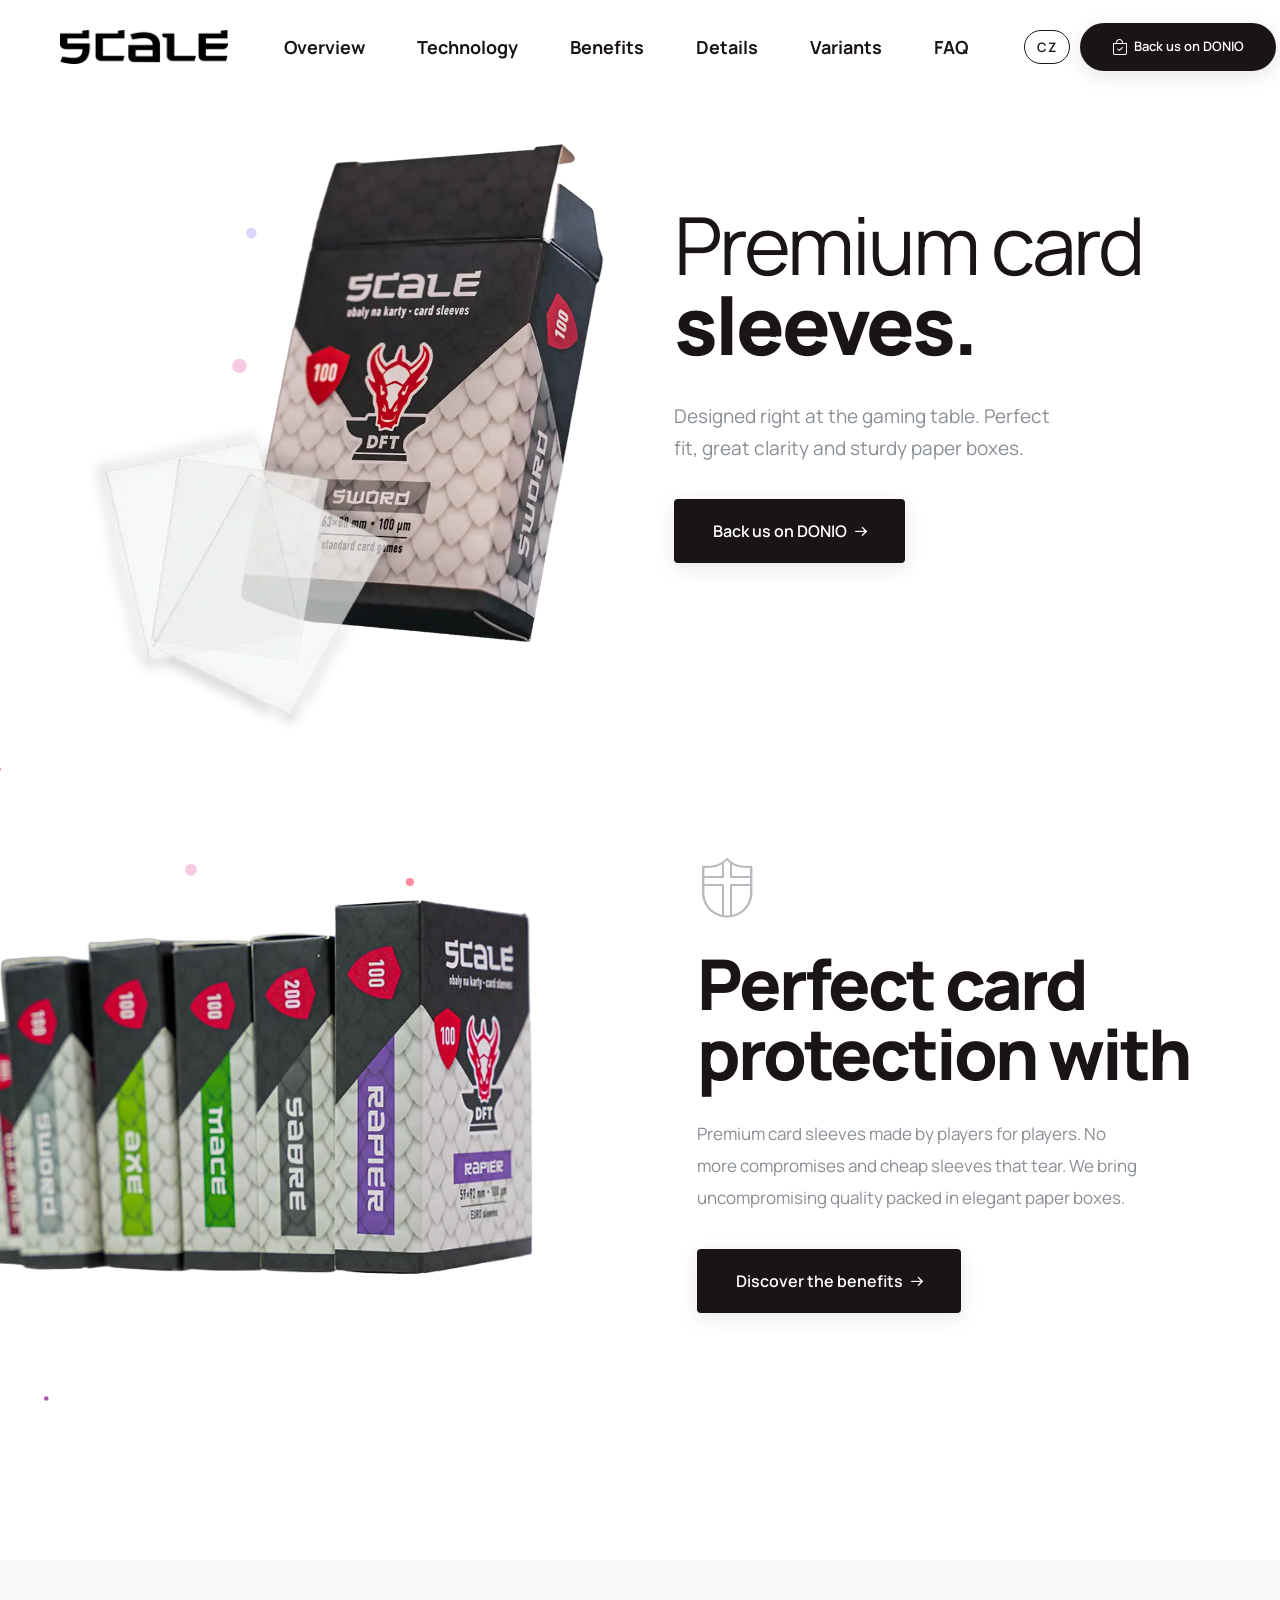
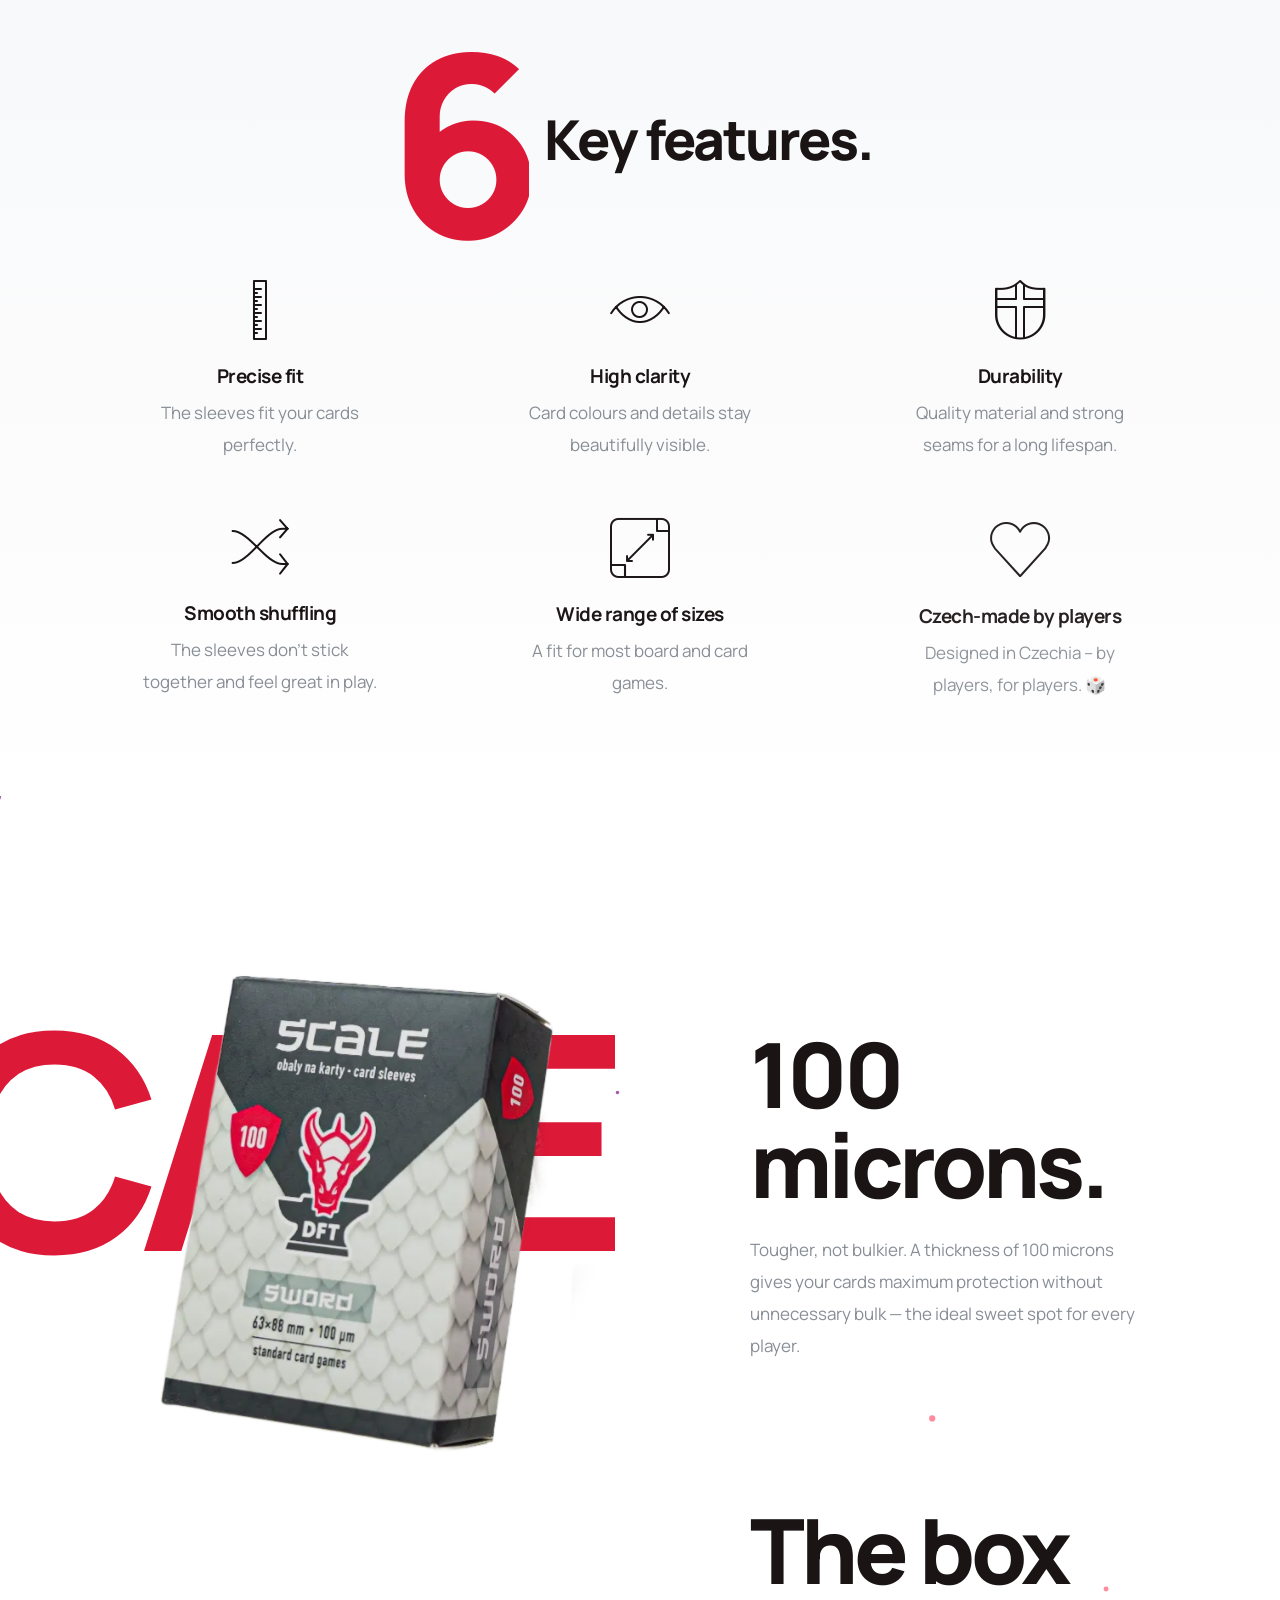
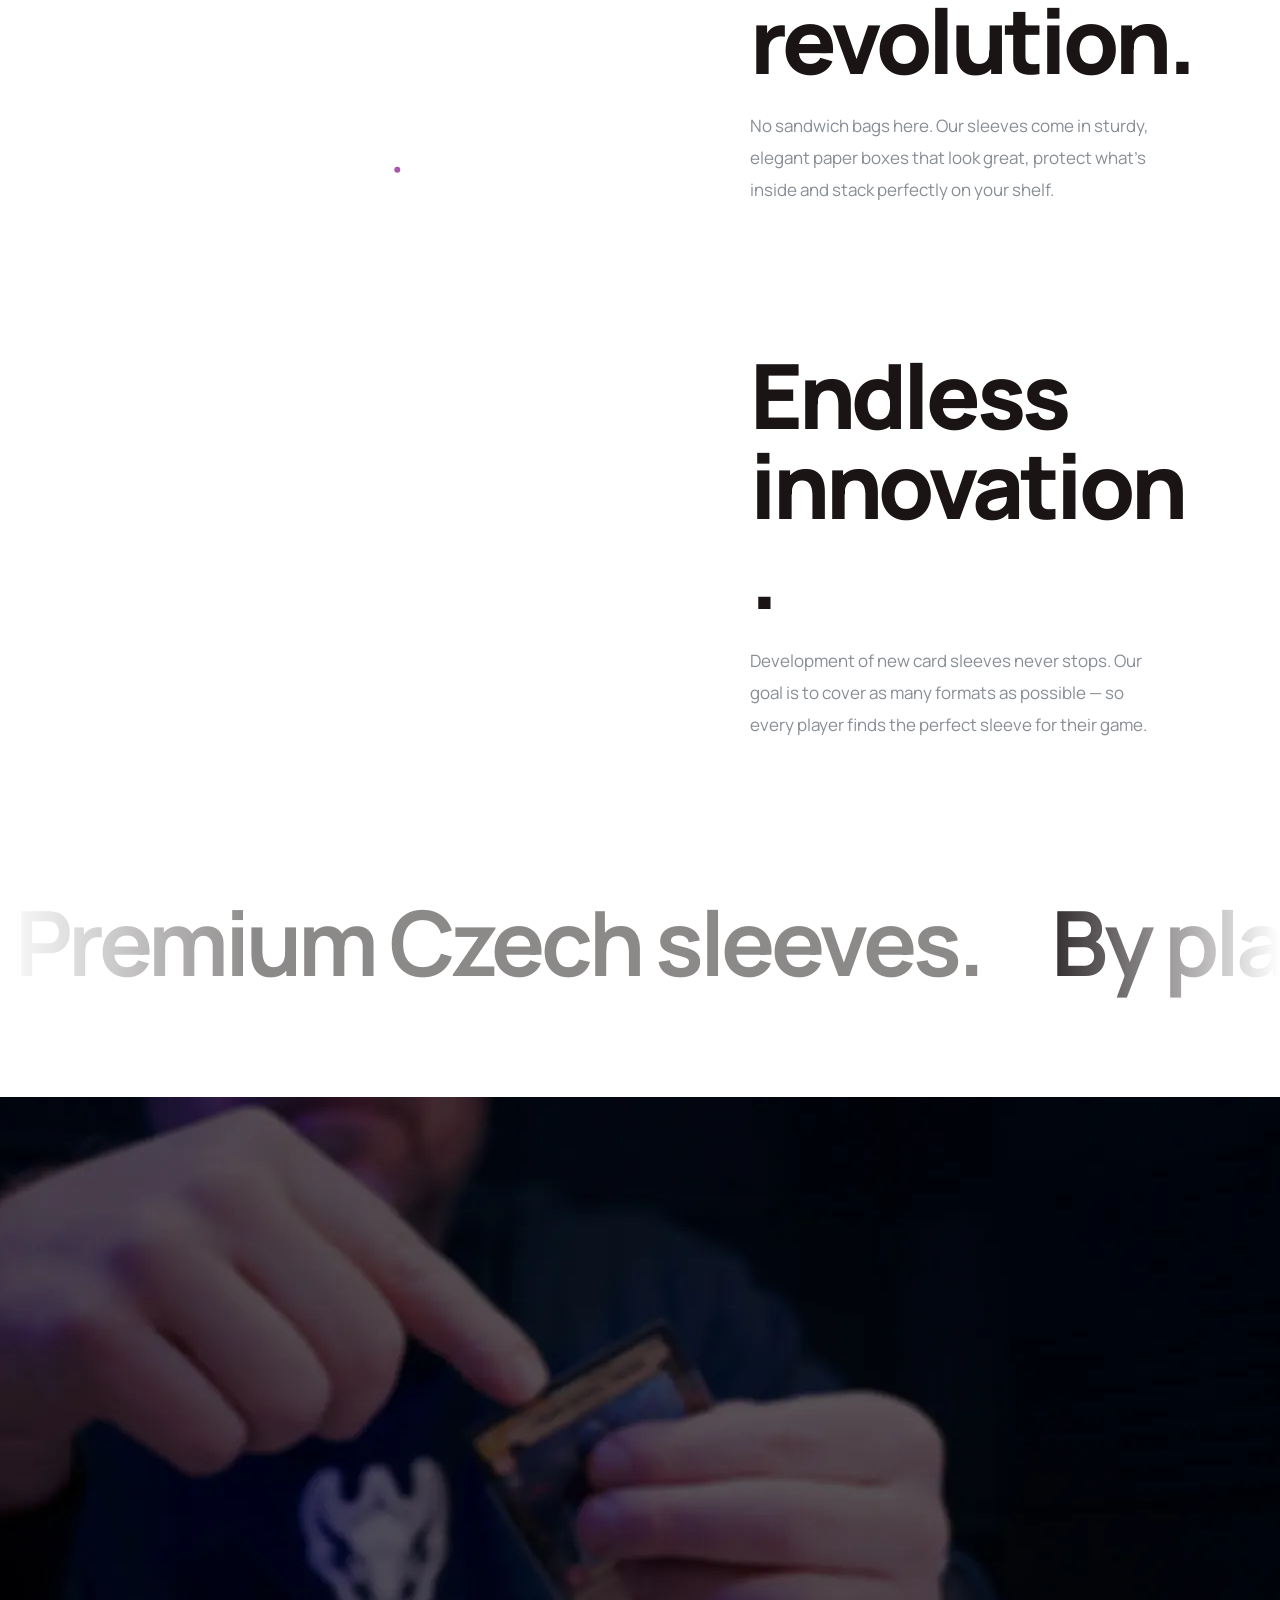
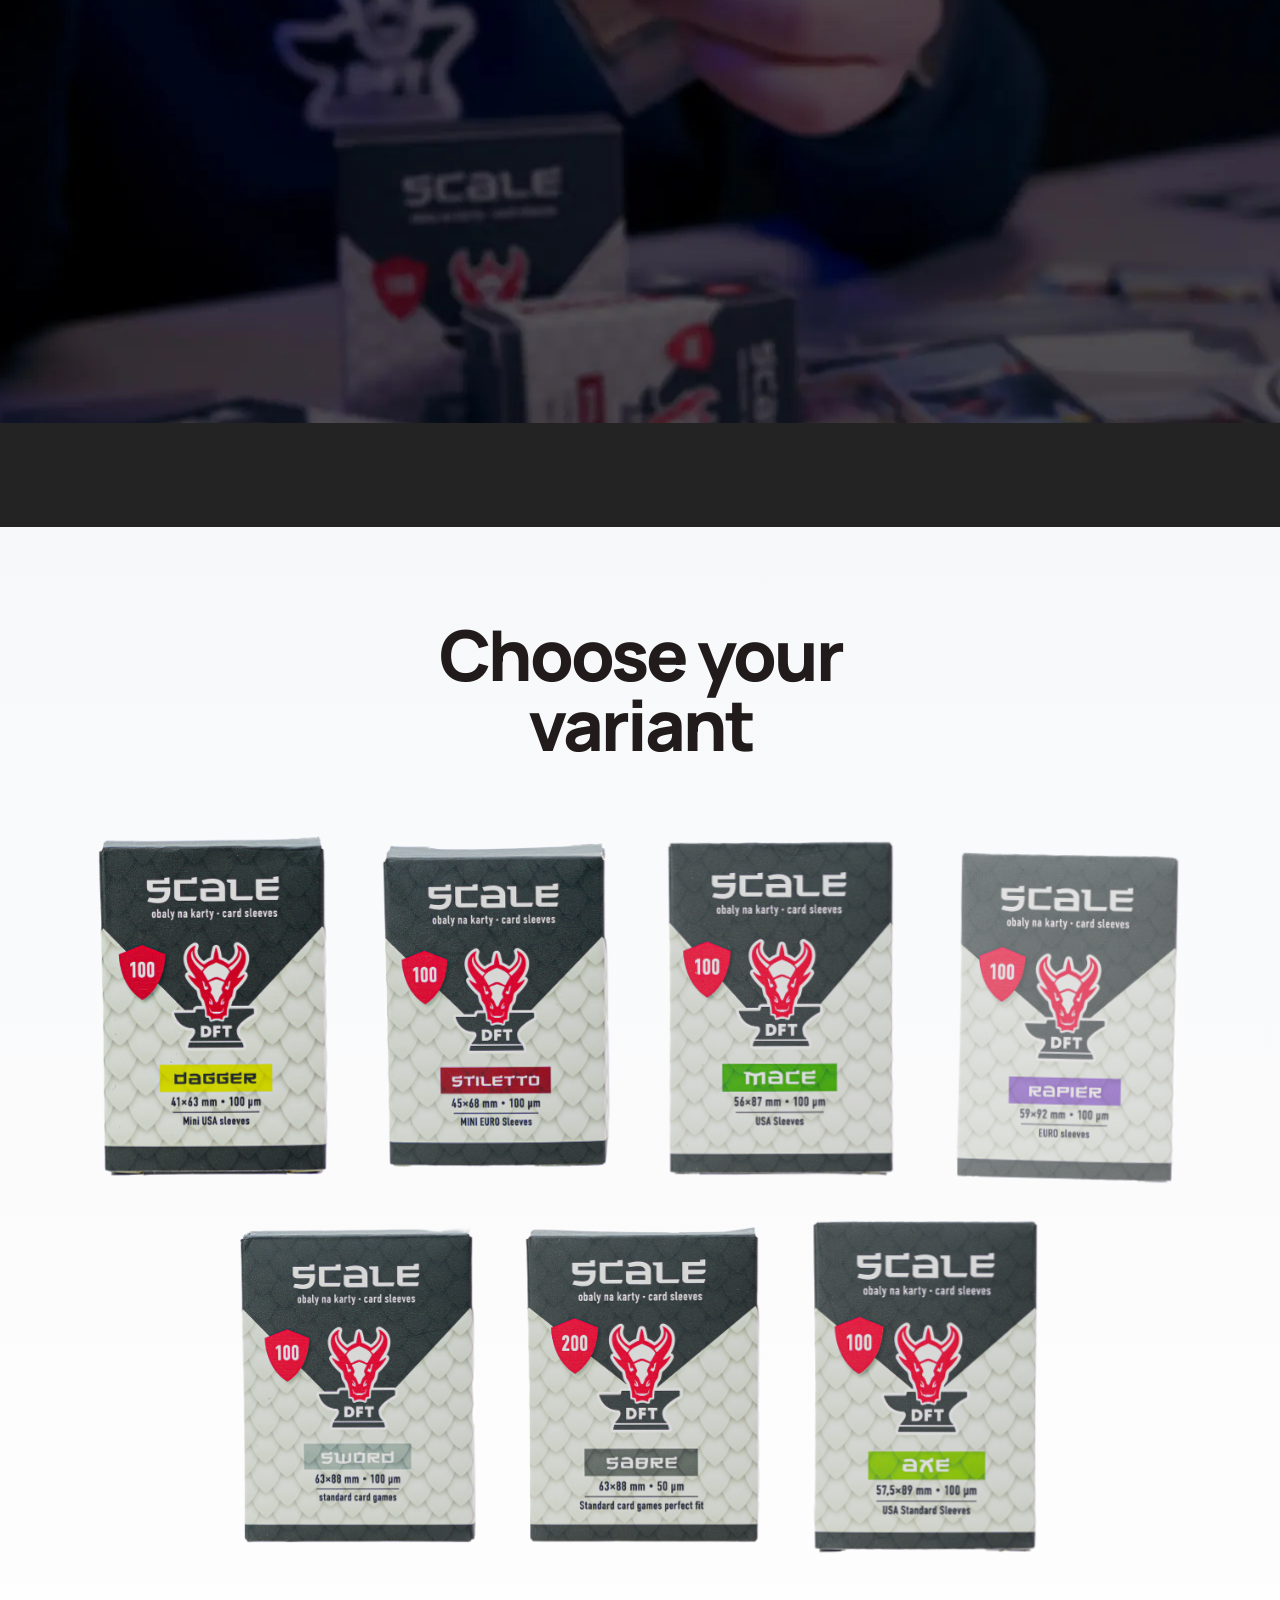
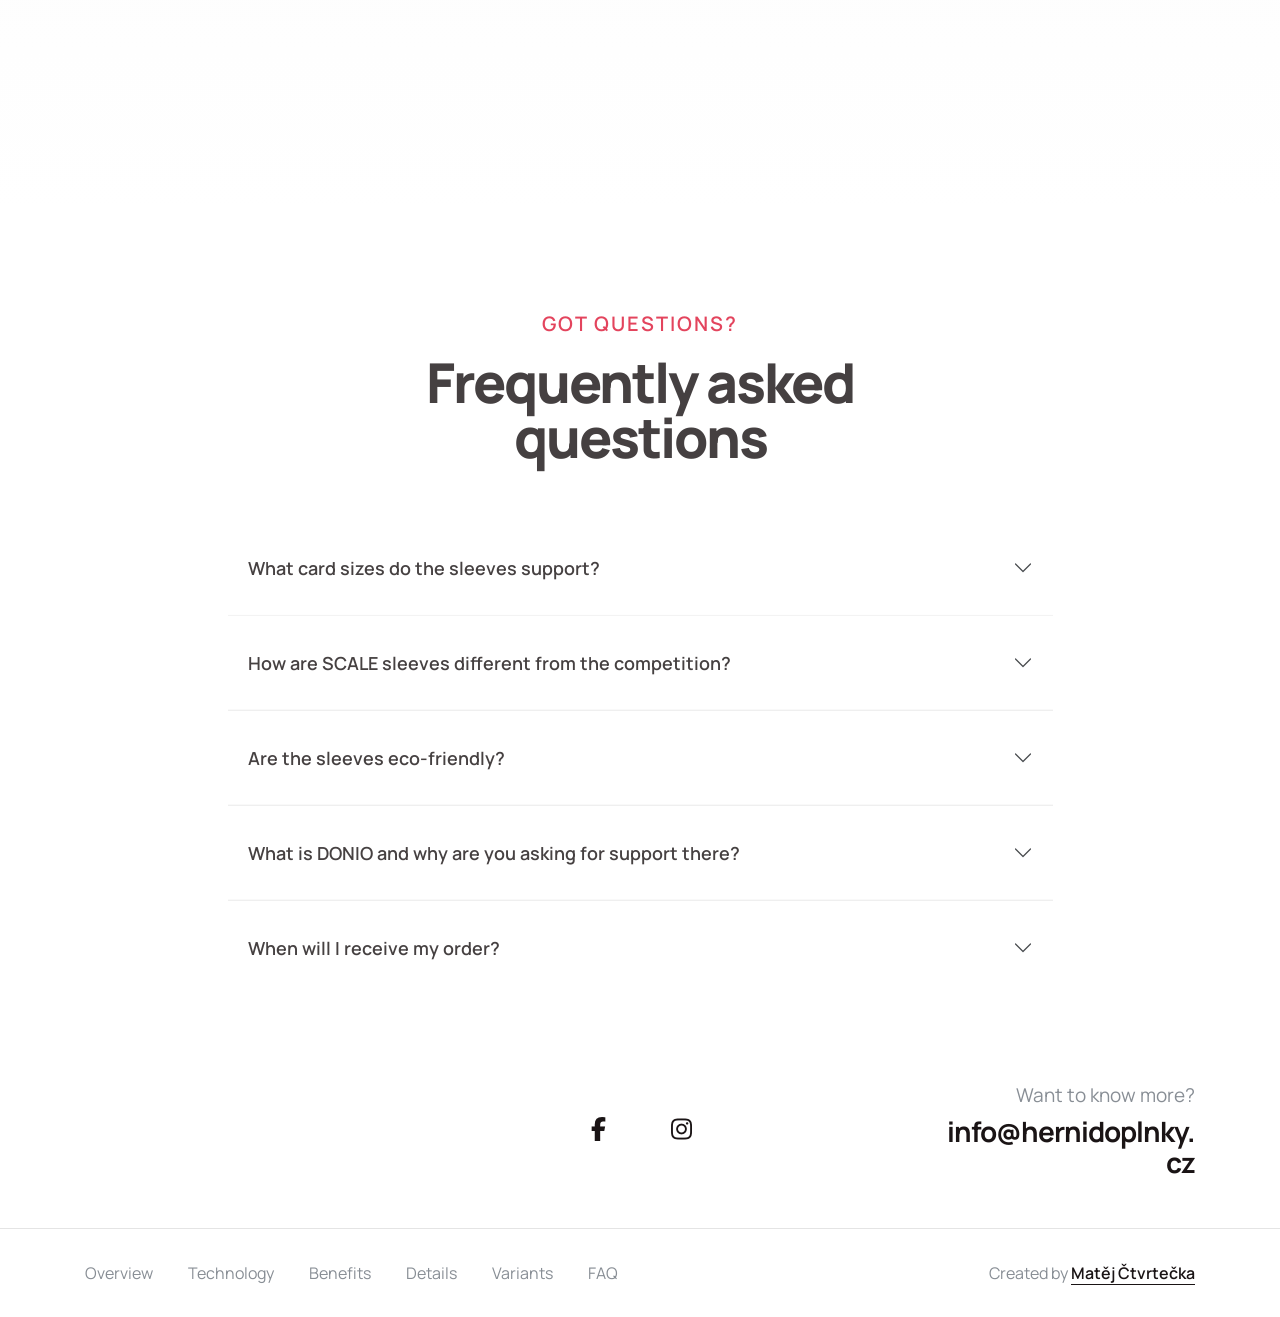
==== commit f1871389: "Add starting price 570 CZK Co-Authored-By: Claude Opus 5 <noreply@anthropic.com>" ====
--- a/en.html
+++ b/en.html
@@ -48,6 +48,7 @@
   },
   "offers": {
     "@type": "Offer",
+    "price": "570",
     "priceCurrency": "CZK",
     "availability": "https://schema.org/PreOrder",
     "url": "https://www.donio.cz/scale"
@@ -1034,7 +1035,7 @@
           </div>
           <div class="row justify-content-center mt-6 sm-mt-11" data-anime='{ "el": "childs", "translateY": [0, 0], "opacity": [0,1], "duration": 1200, "delay": 0, "staggervalue": 150, "easing": "easeOutQuad" }'>
               <div class="col-md-4 p-0">
-                  <span class="bg-dark-gray w-100 fs-30 p-7 sm-p-5 fw-700 text-white text-center d-inline-block">From XXX CZK</span>
+                  <span class="bg-dark-gray w-100 fs-30 p-7 sm-p-5 fw-700 text-white text-center d-inline-block">From 570 CZK</span>
               </div>
               <div class="col-md-4 p-0">
                   <a href="https://www.donio.cz/scale" target="_blank" rel="noopener" class="btn btn-gradient-purple-pink w-100 fs-30 border-0 p-7 sm-p-5 fw-700 text-uppercase-inherit">Back us on DONIO</a>
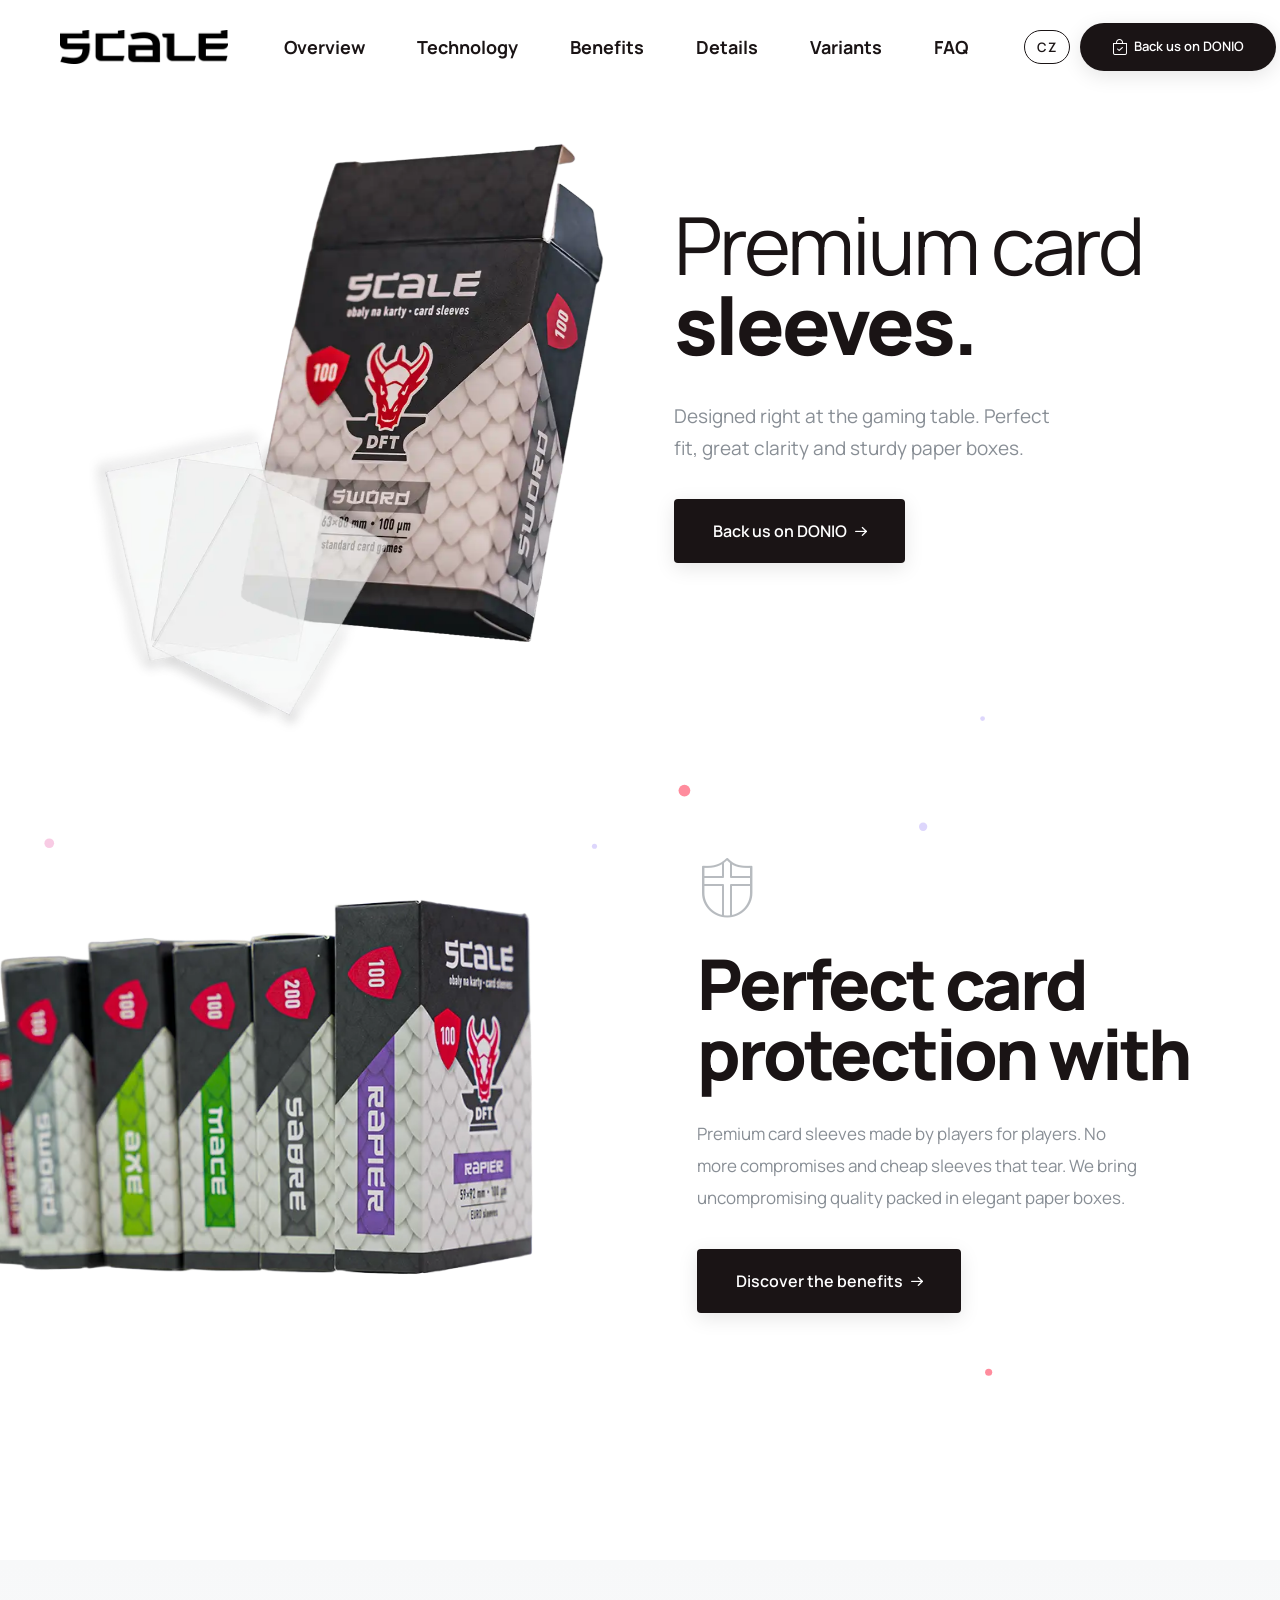
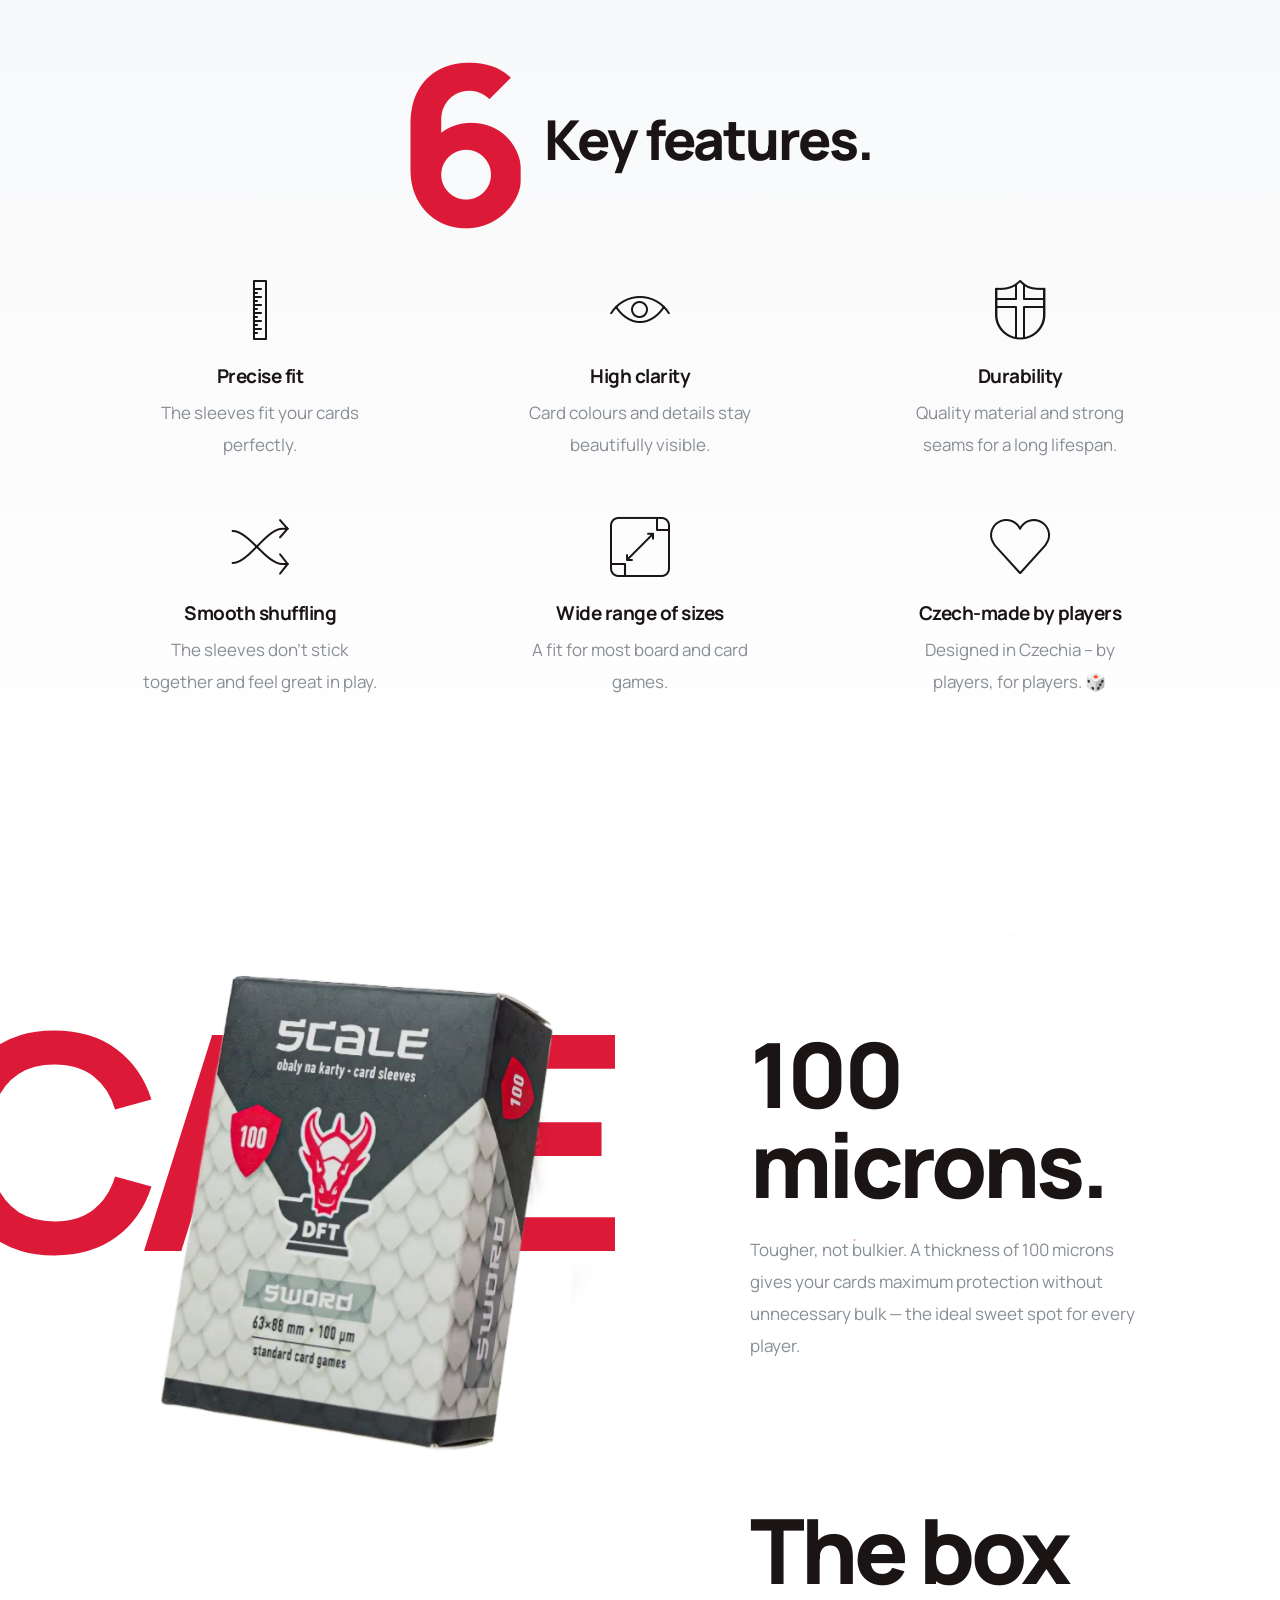
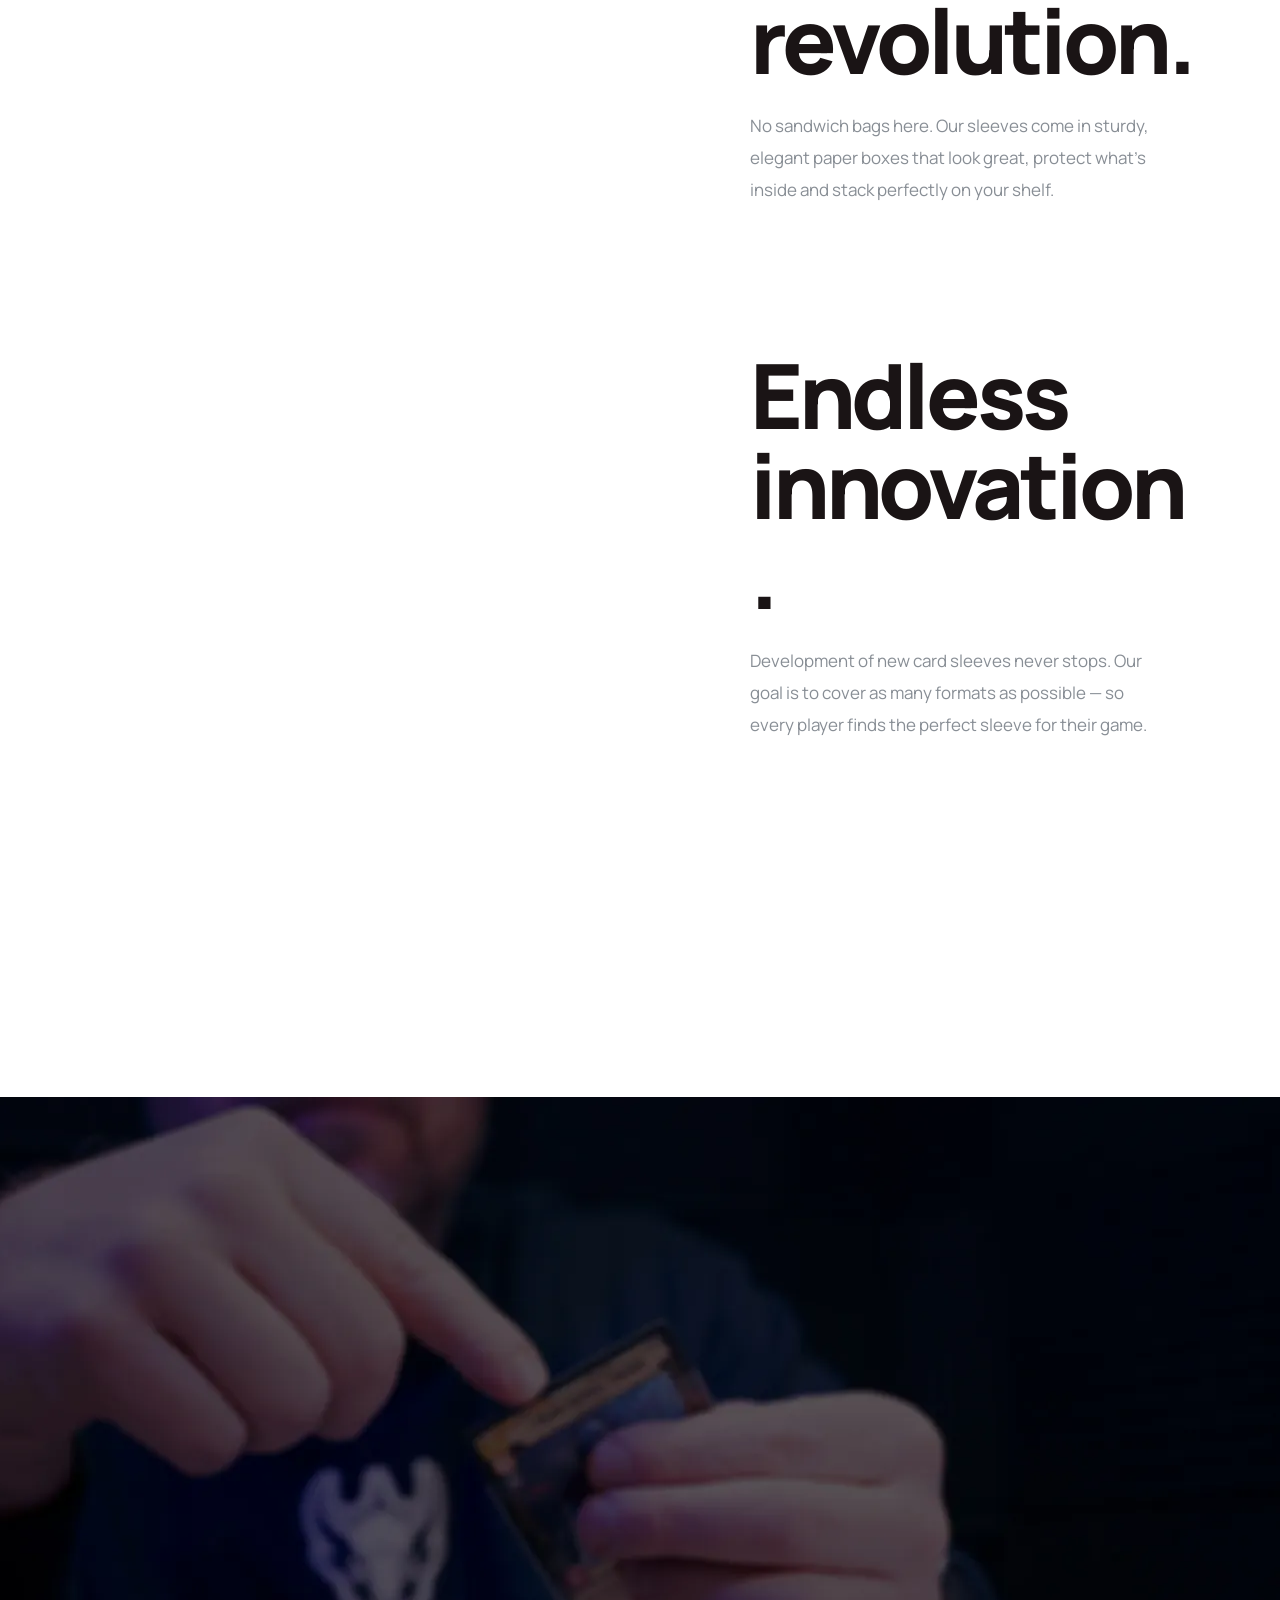
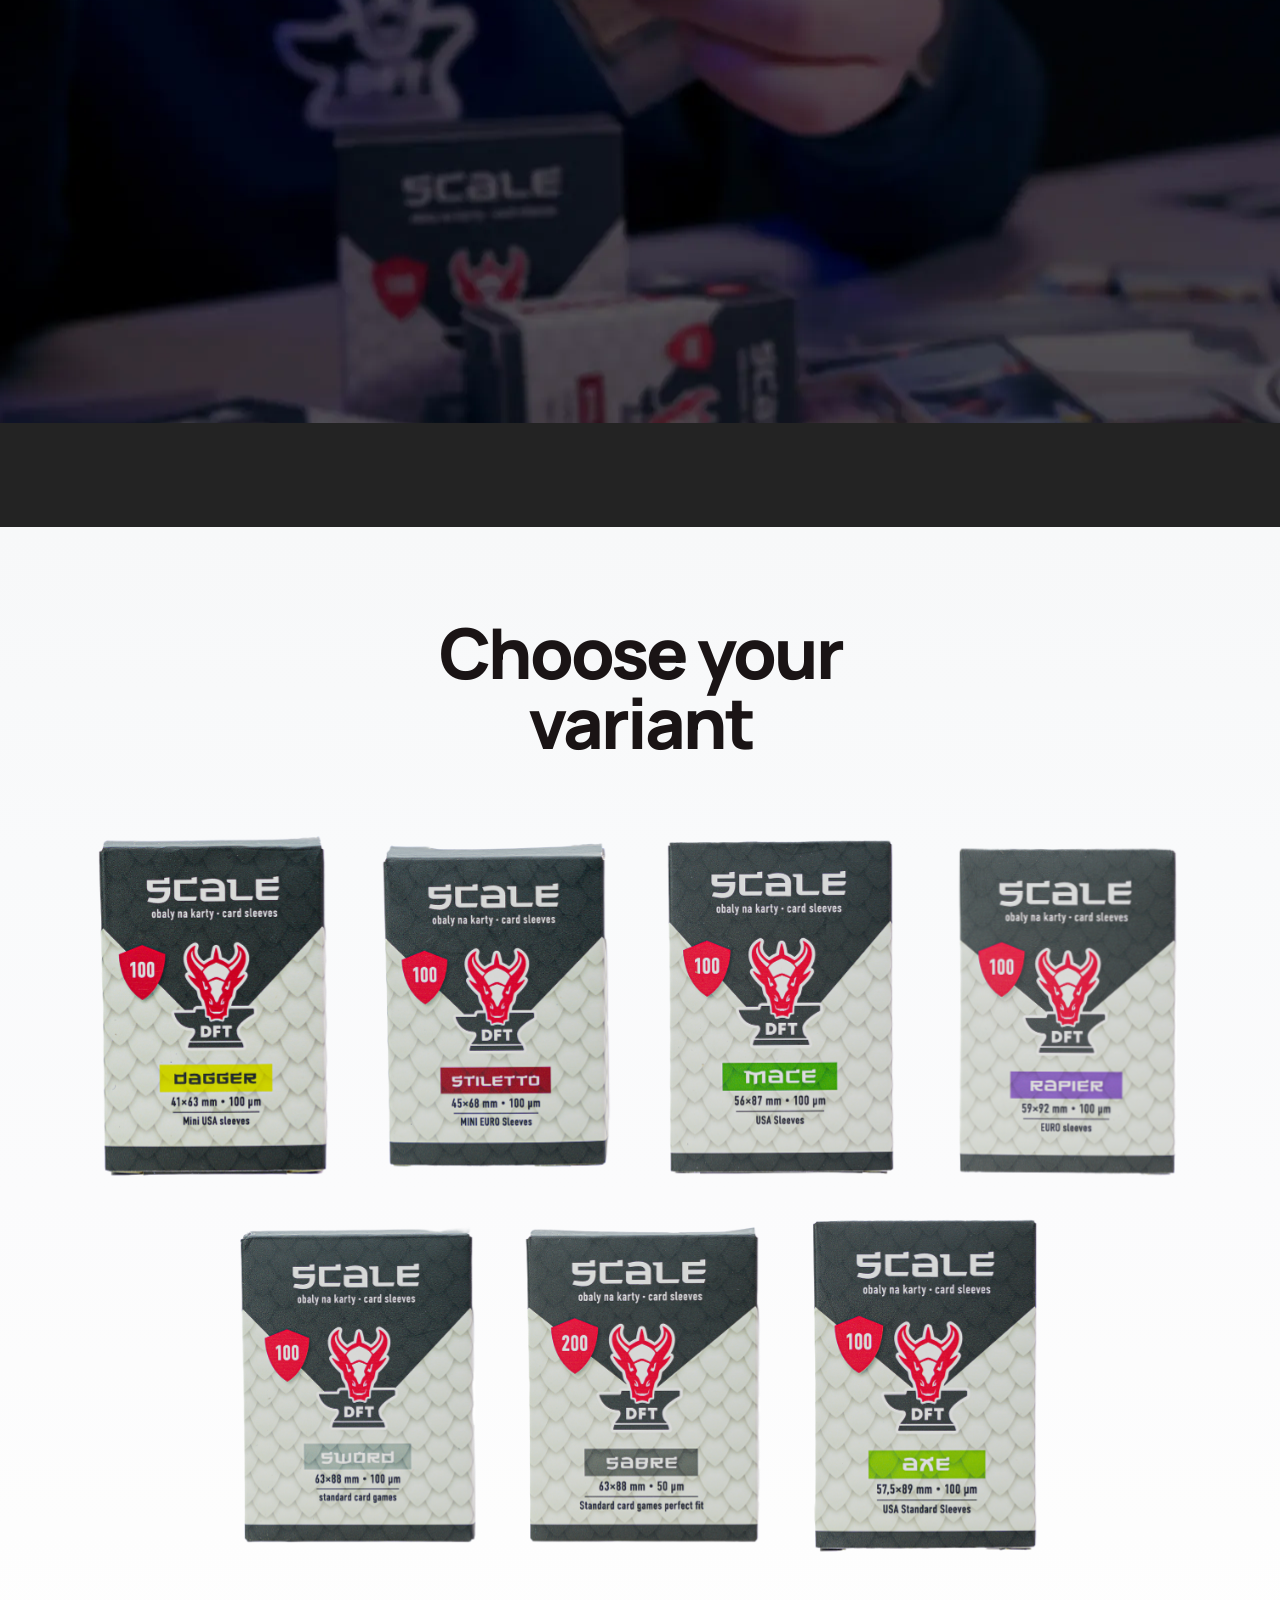
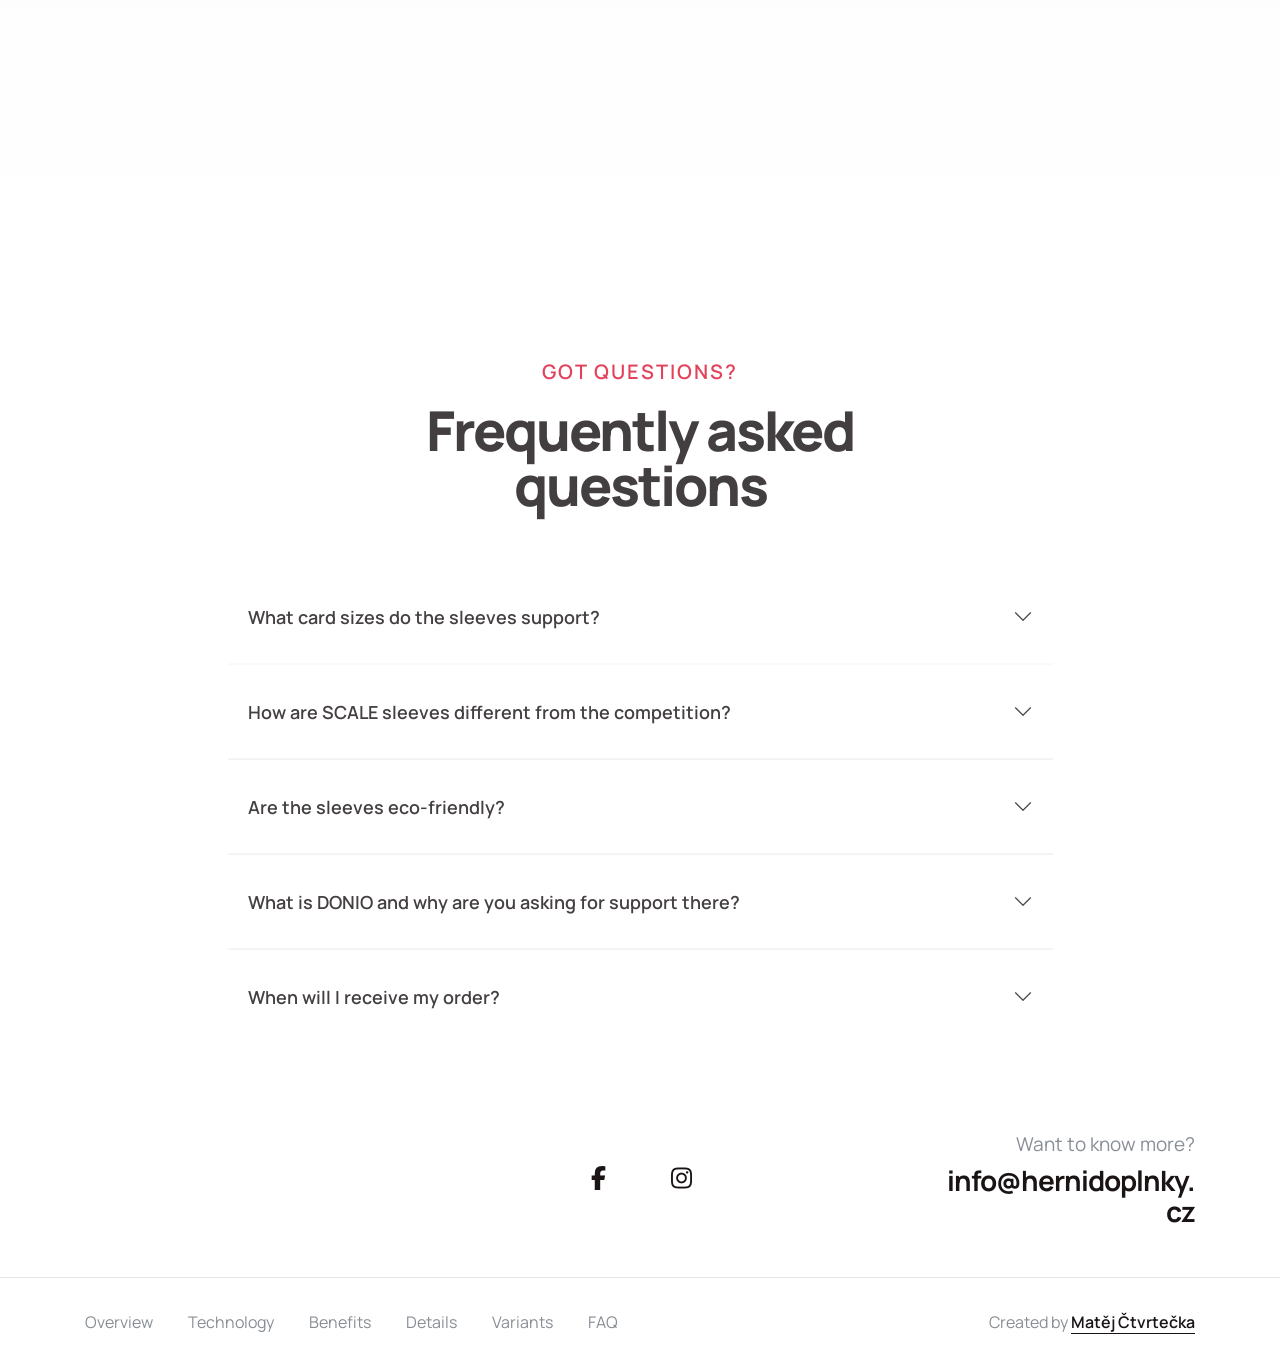
==== commit 47dba54b: "Show price per pack (from 39 CZK) with quantity note Co-Authored-By: Claude Opus 5 <noreply@anthropi" ====
--- a/en.html
+++ b/en.html
@@ -48,8 +48,14 @@
   },
   "offers": {
     "@type": "Offer",
-    "price": "570",
     "priceCurrency": "CZK",
+    "priceSpecification": {
+      "@type": "UnitPriceSpecification",
+      "price": "39",
+      "priceCurrency": "CZK",
+      "referenceQuantity": { "@type": "QuantitativeValue", "value": 1, "unitText": "pack" },
+      "eligibleQuantity": { "@type": "QuantitativeValue", "minValue": 50 }
+    },
     "availability": "https://schema.org/PreOrder",
     "url": "https://www.donio.cz/scale"
   },
@@ -1035,10 +1041,13 @@
           </div>
           <div class="row justify-content-center mt-6 sm-mt-11" data-anime='{ "el": "childs", "translateY": [0, 0], "opacity": [0,1], "duration": 1200, "delay": 0, "staggervalue": 150, "easing": "easeOutQuad" }'>
               <div class="col-md-4 p-0">
-                  <span class="bg-dark-gray w-100 fs-30 p-7 sm-p-5 fw-700 text-white text-center d-inline-block">From 570 CZK</span>
+                  <span class="bg-dark-gray w-100 h-100 fs-30 p-7 sm-p-5 fw-700 text-white text-center d-flex flex-column justify-content-center">
+                    <span>From 39 CZK <span class="fs-20 fw-500">/ pack</span></span>
+                    <span class="d-block fs-14 lh-20 fw-400 opacity-7 mt-5px">when ordering 50 packs of 100 sleeves, shipping not included</span>
+                  </span>
               </div>
               <div class="col-md-4 p-0">
-                  <a href="https://www.donio.cz/scale" target="_blank" rel="noopener" class="btn btn-gradient-purple-pink w-100 fs-30 border-0 p-7 sm-p-5 fw-700 text-uppercase-inherit">Back us on DONIO</a>
+                  <a href="https://www.donio.cz/scale" target="_blank" rel="noopener" class="btn btn-gradient-purple-pink w-100 h-100 d-flex align-items-center justify-content-center fs-30 border-0 p-7 sm-p-5 fw-700 text-uppercase-inherit">Back us on DONIO</a>
               </div>
           </div>
       </div>
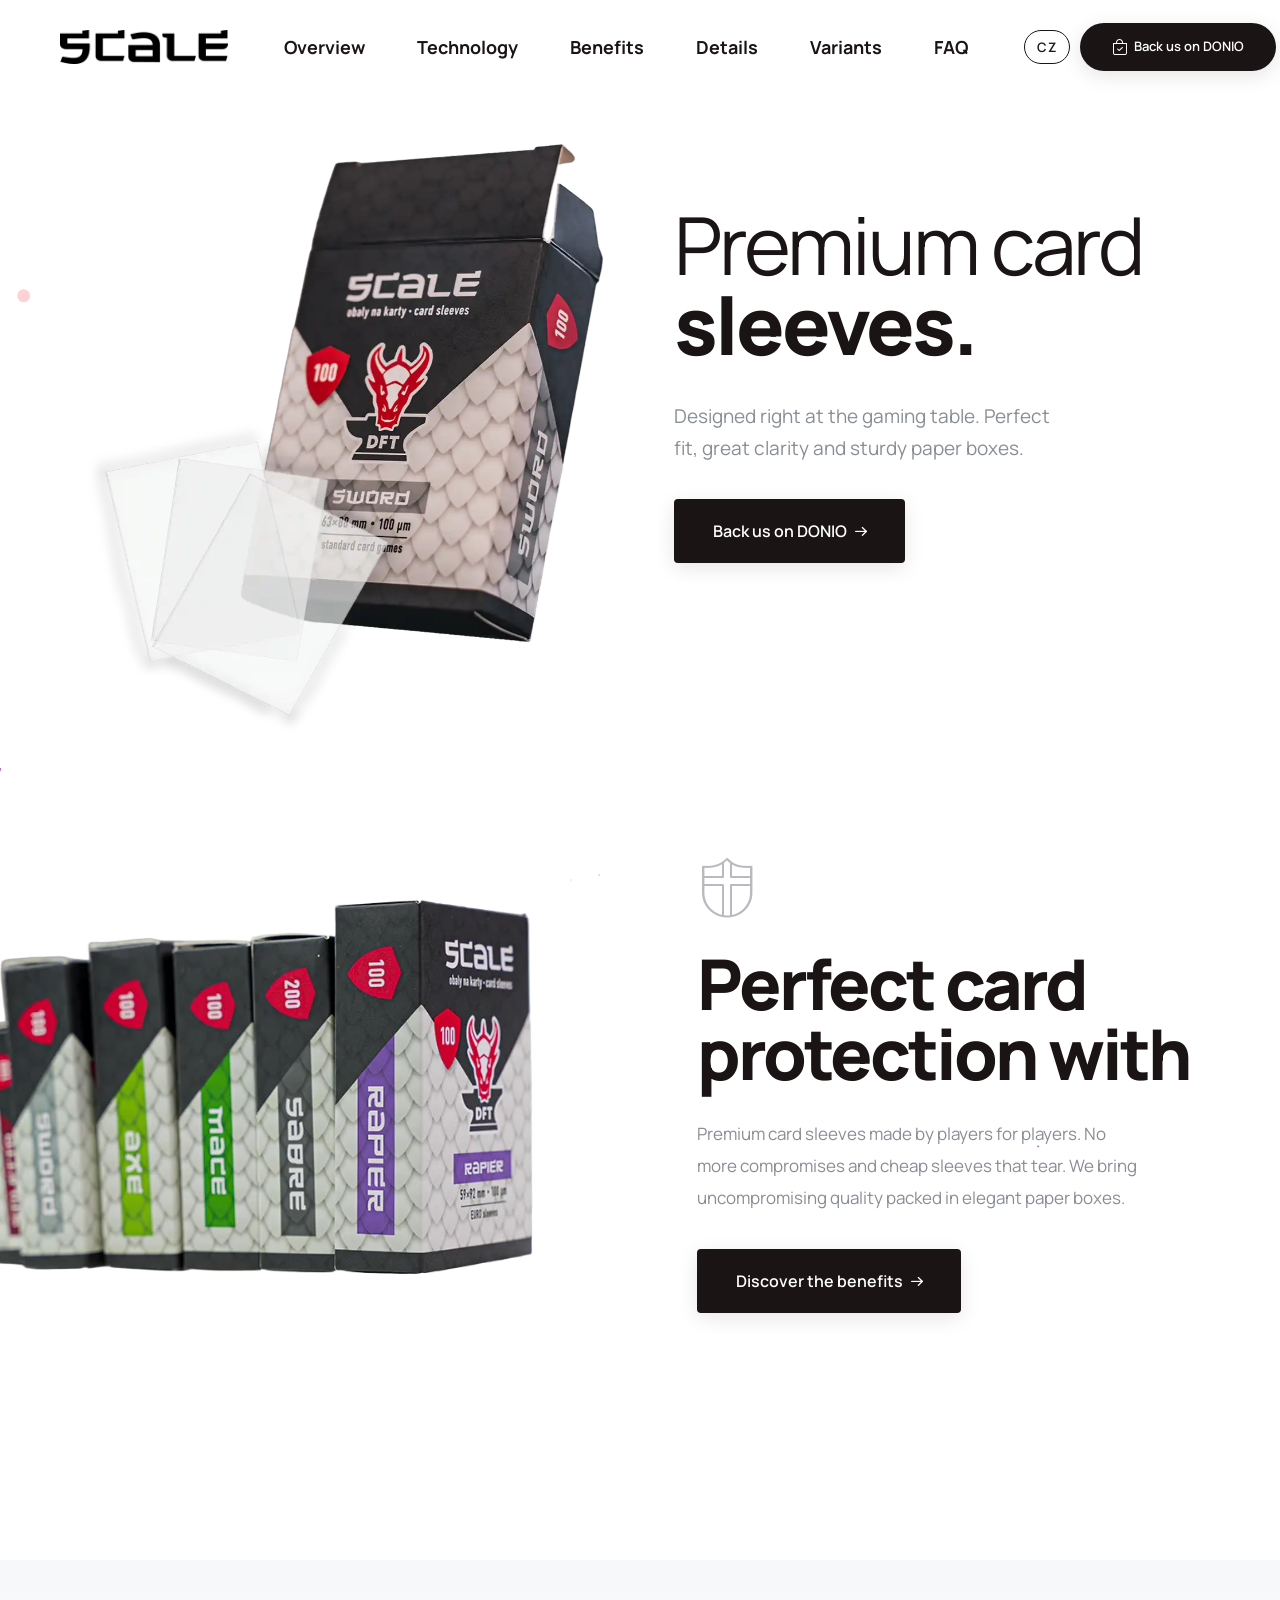
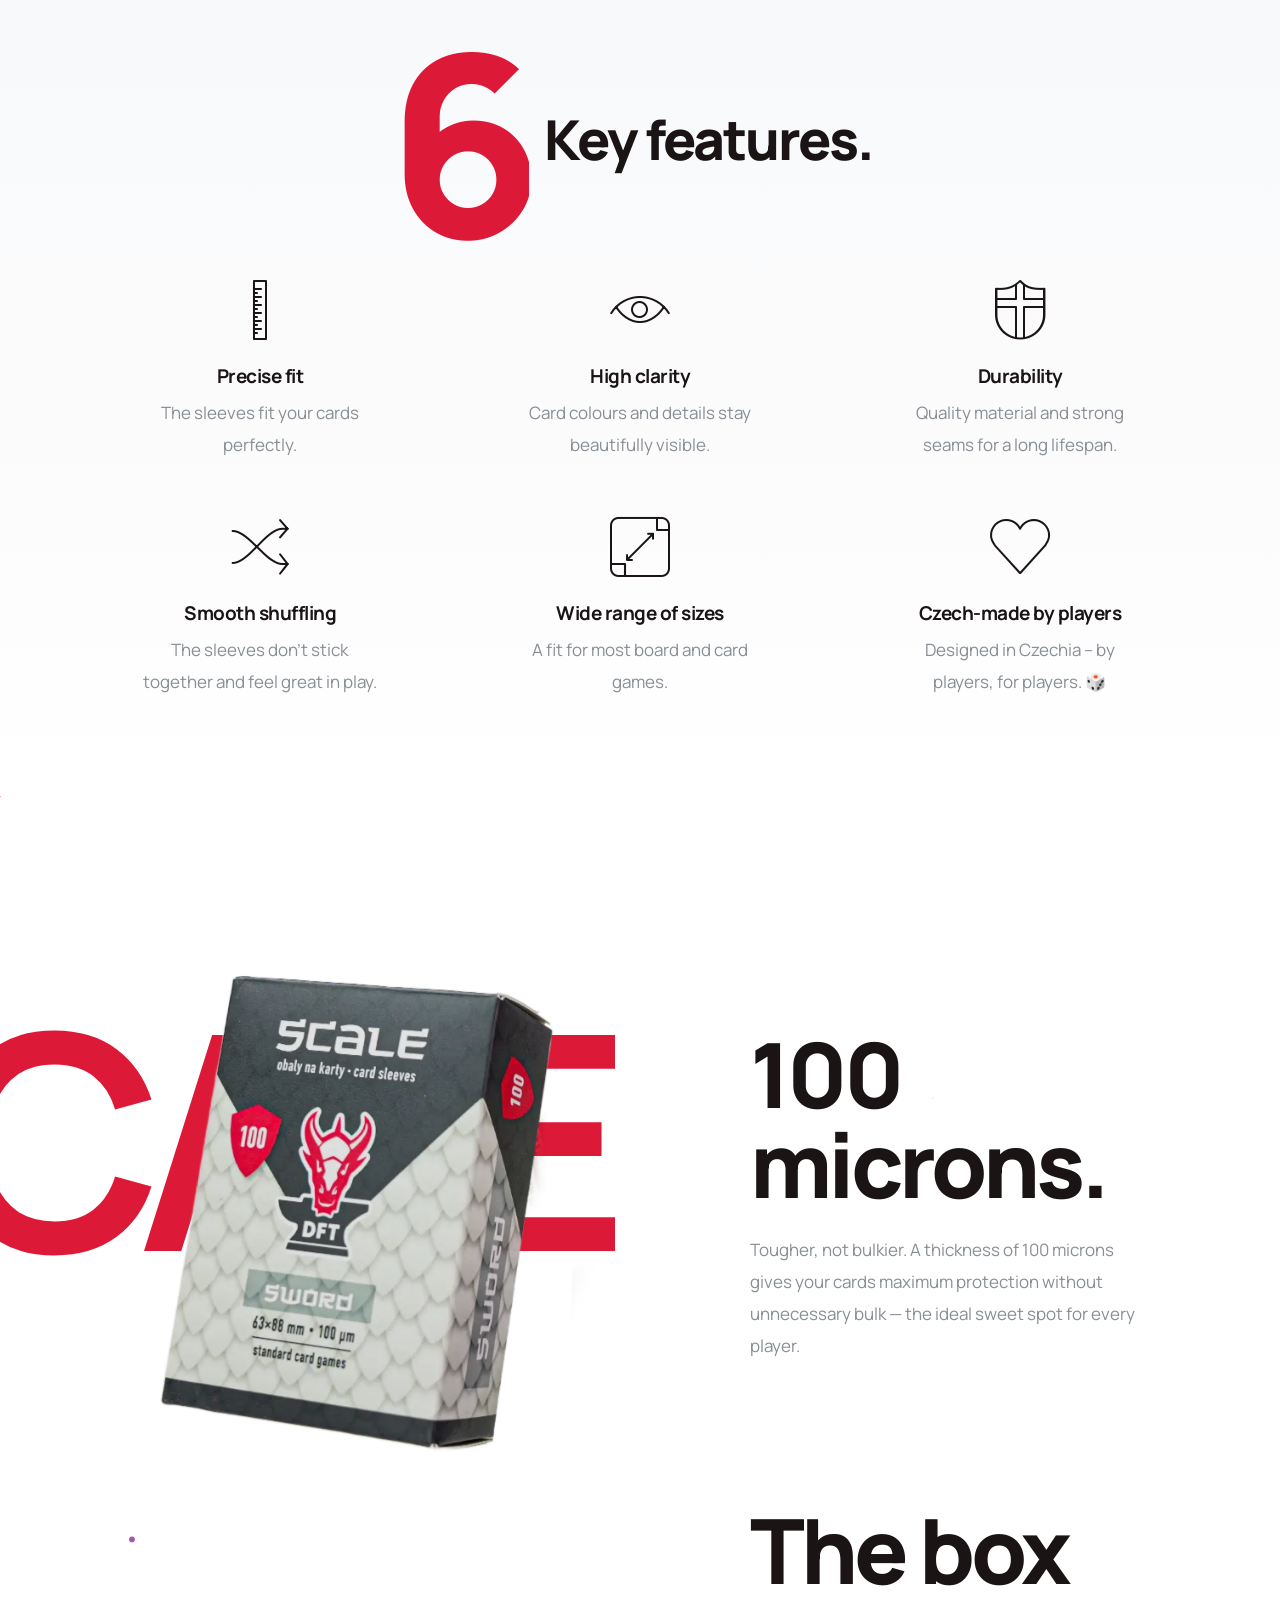
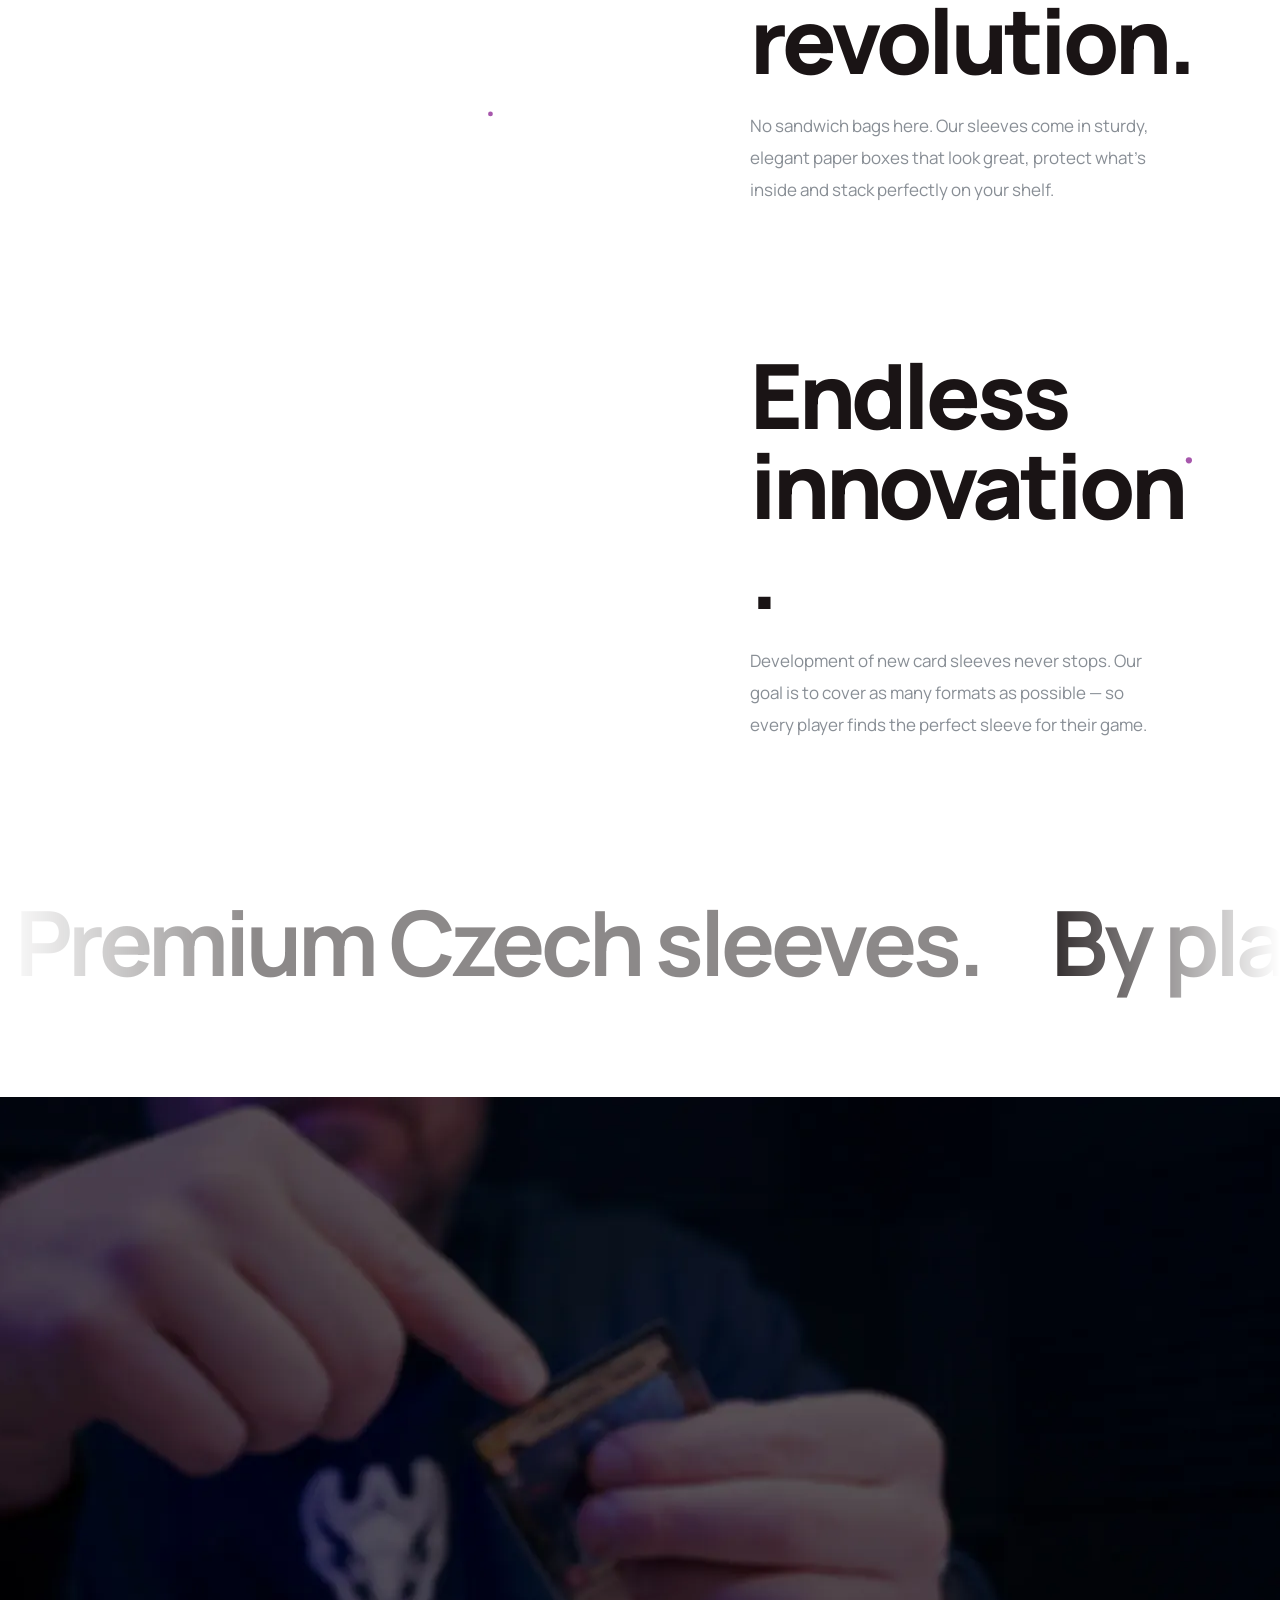
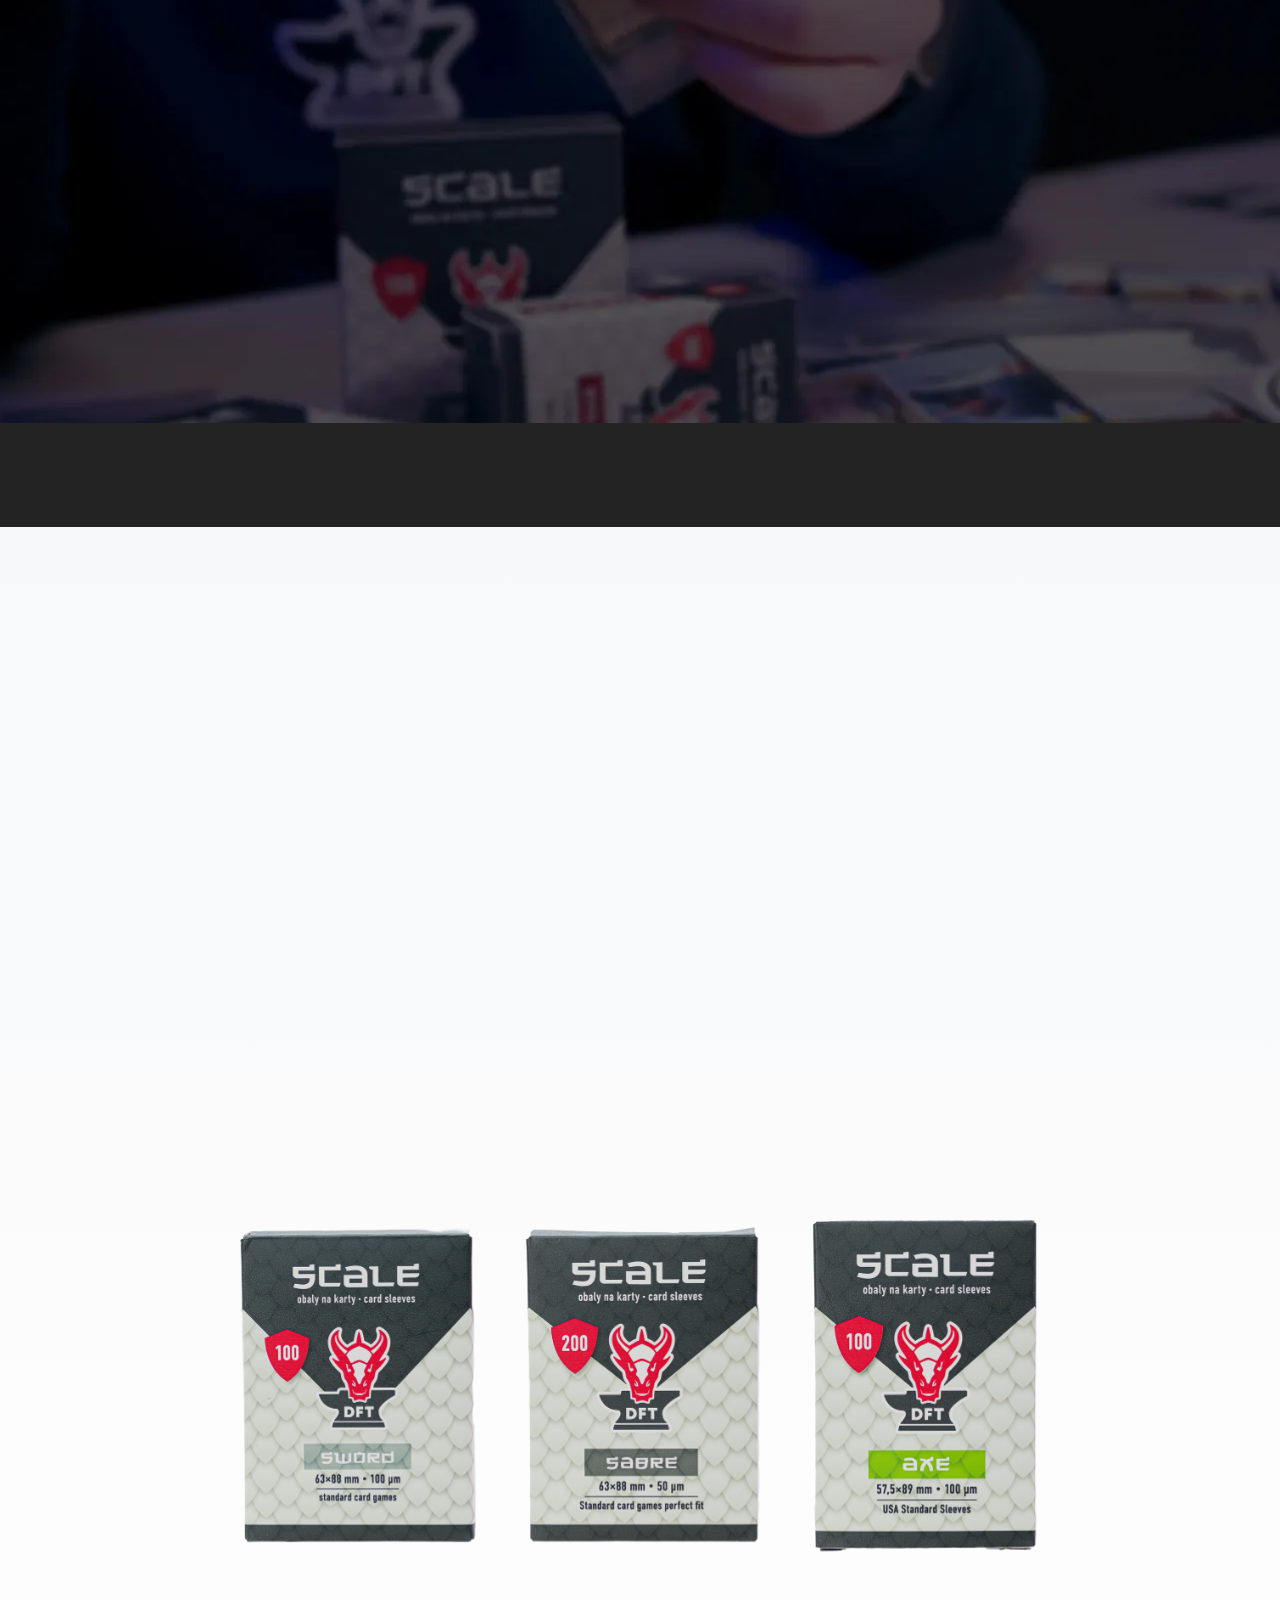
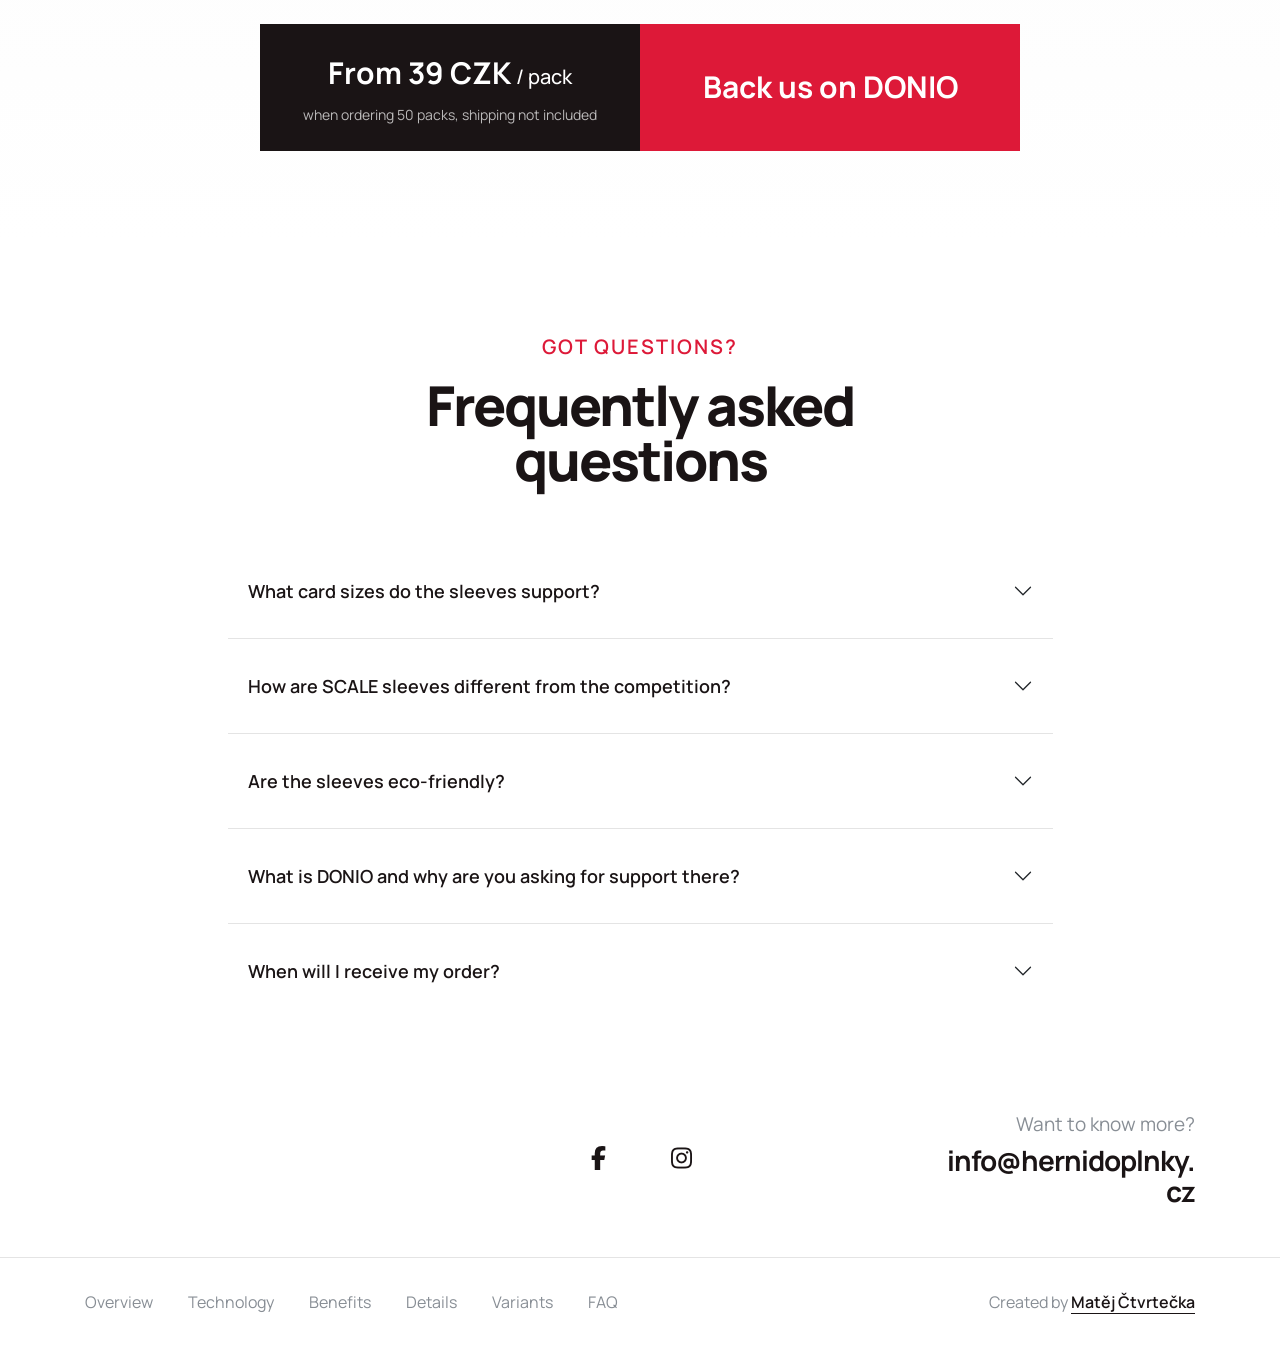
==== commit b0ae6626: "Drop sleeve count from price note Co-Authored-By: Claude Opus 5 <noreply@anthropic.com>" ====
--- a/en.html
+++ b/en.html
@@ -1043,7 +1043,7 @@
               <div class="col-md-4 p-0">
                   <span class="bg-dark-gray w-100 h-100 fs-30 p-7 sm-p-5 fw-700 text-white text-center d-flex flex-column justify-content-center">
                     <span>From 39 CZK <span class="fs-20 fw-500">/ pack</span></span>
-                    <span class="d-block fs-14 lh-20 fw-400 opacity-7 mt-5px">when ordering 50 packs of 100 sleeves, shipping not included</span>
+                    <span class="d-block fs-14 lh-20 fw-400 opacity-7 mt-5px">when ordering 50 packs, shipping not included</span>
                   </span>
               </div>
               <div class="col-md-4 p-0">
